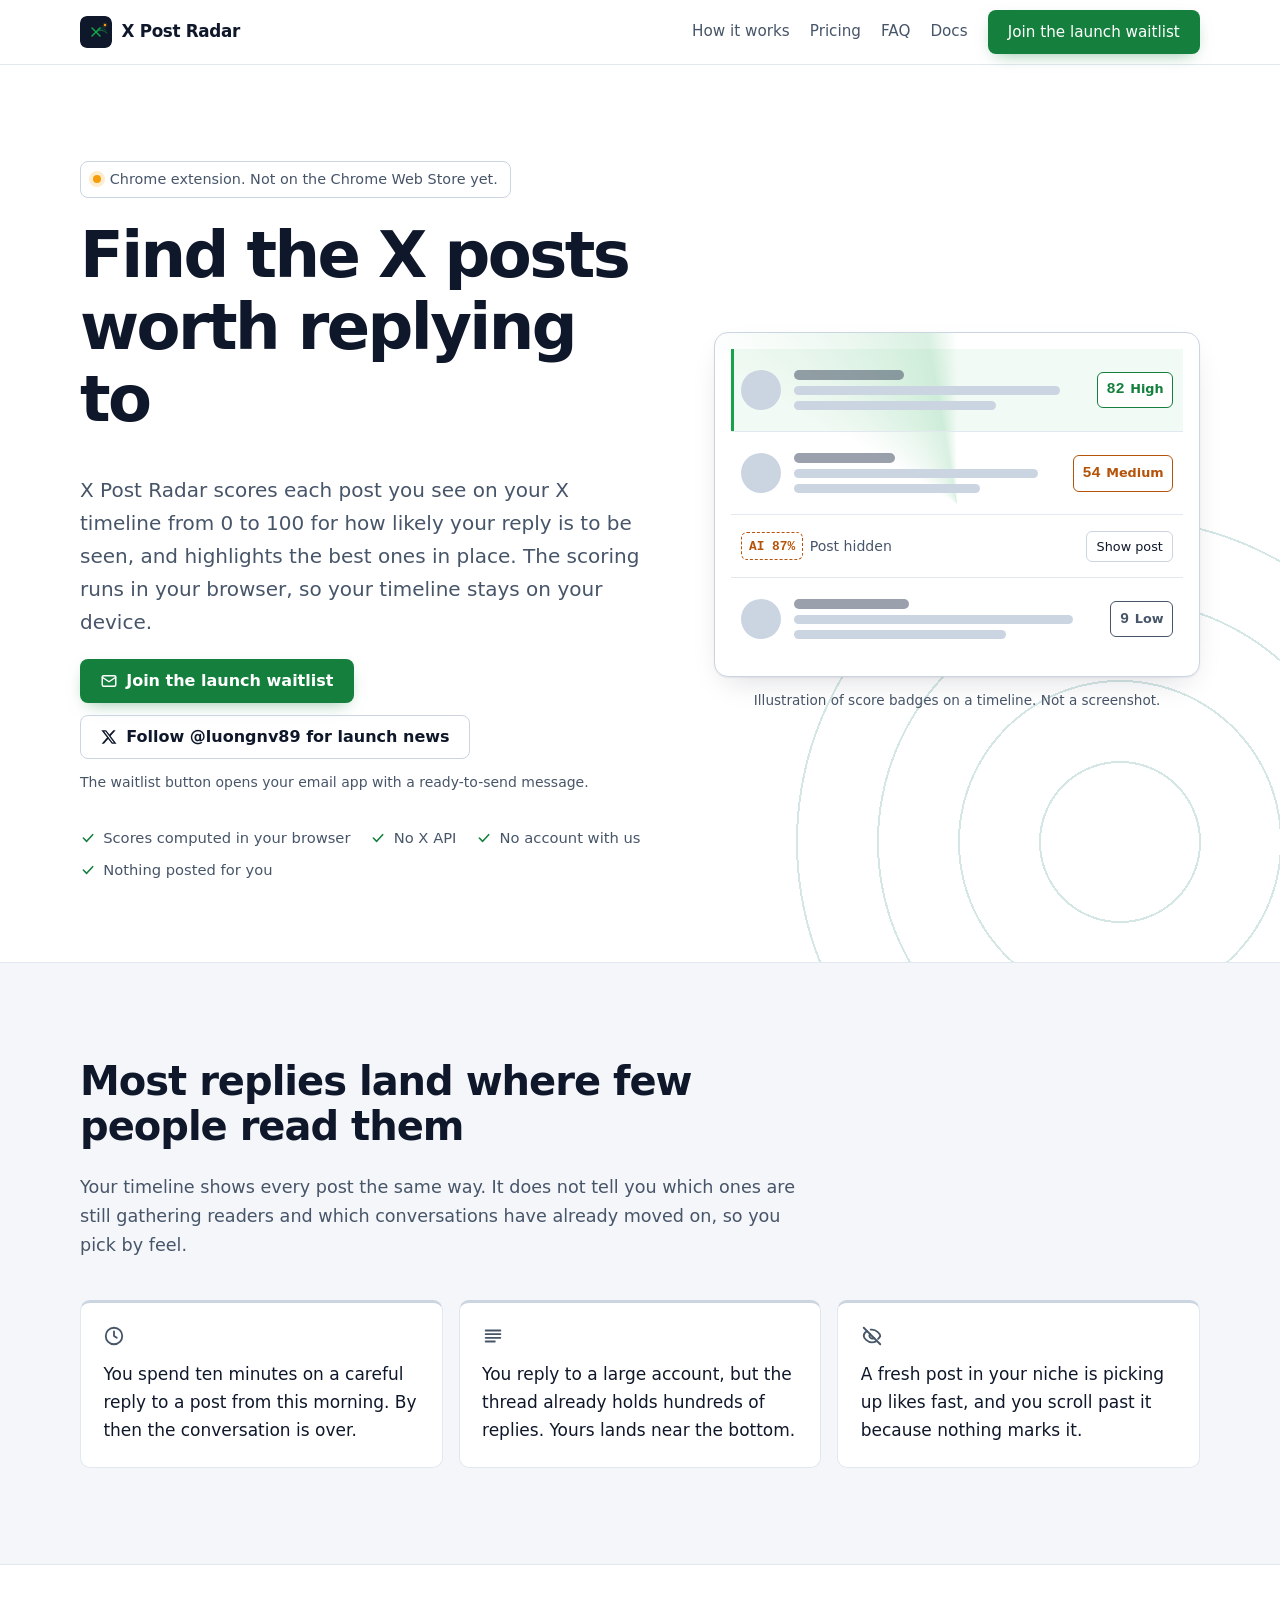
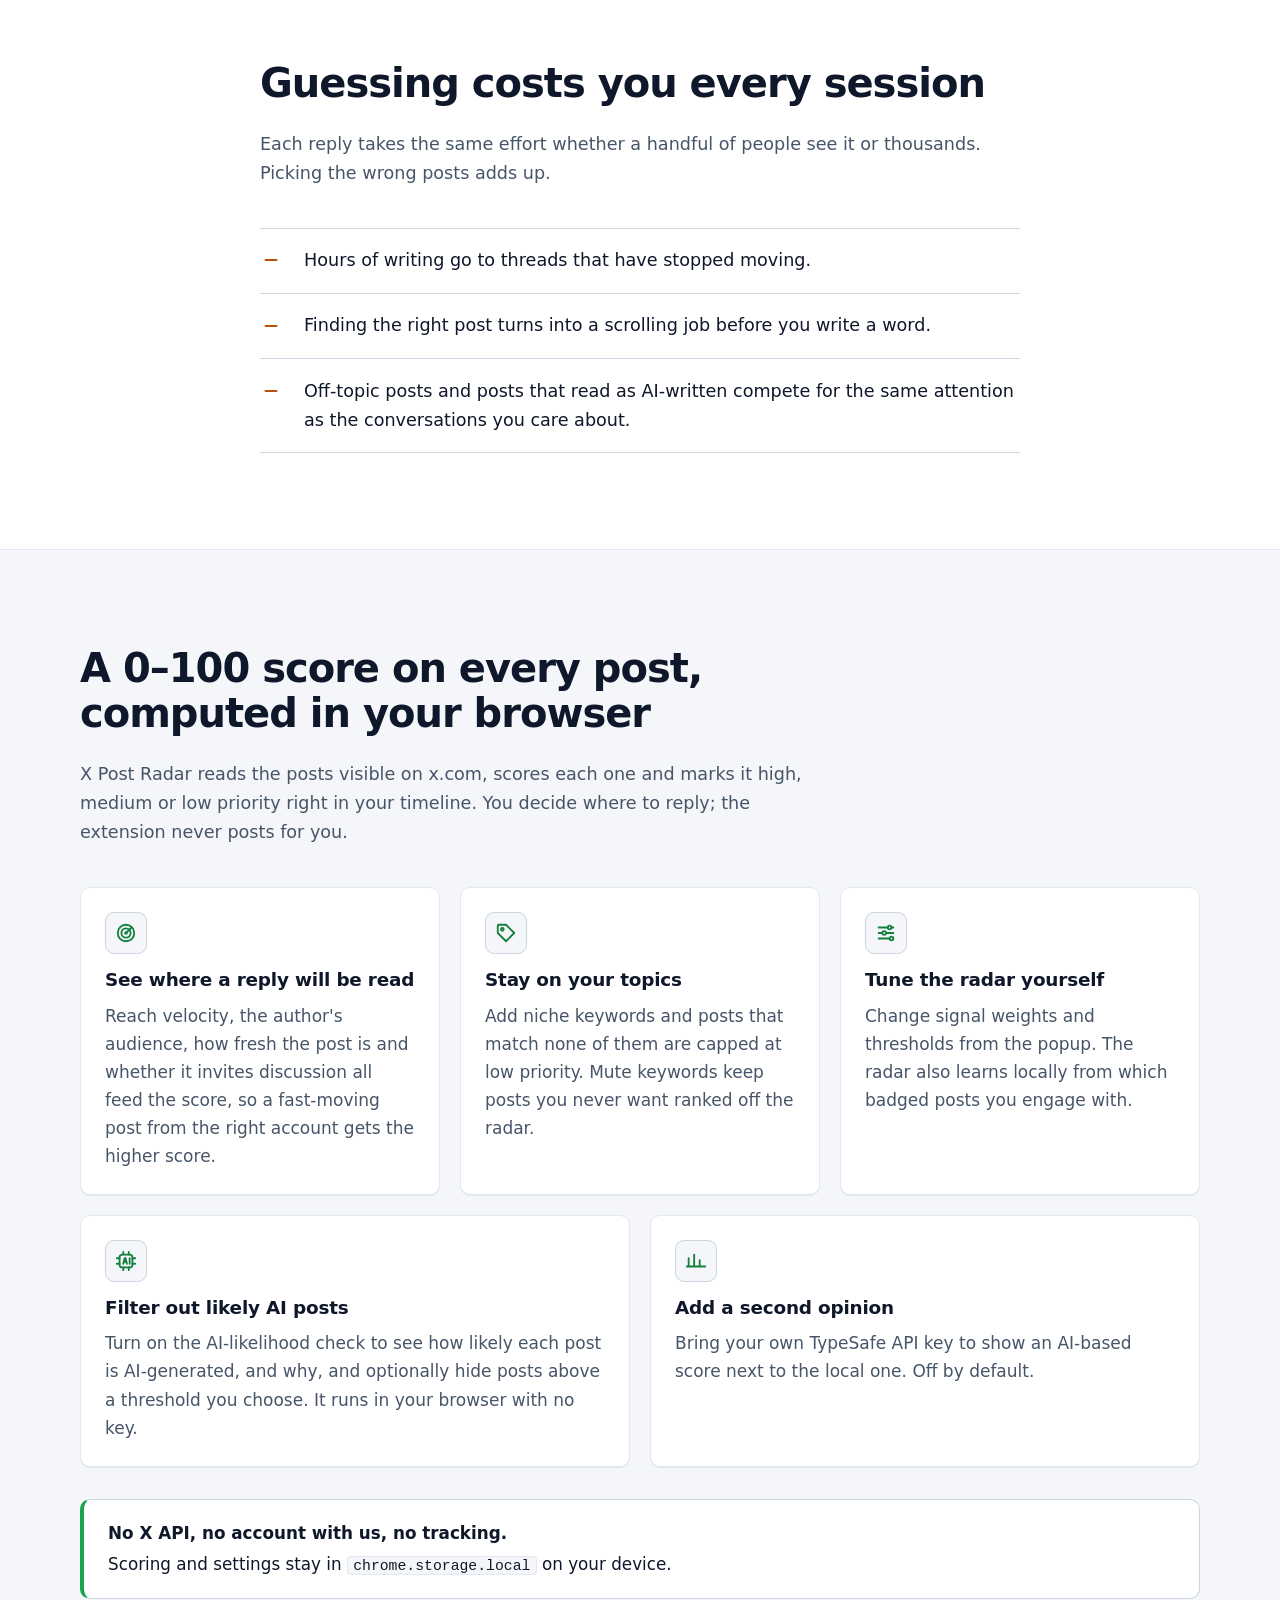
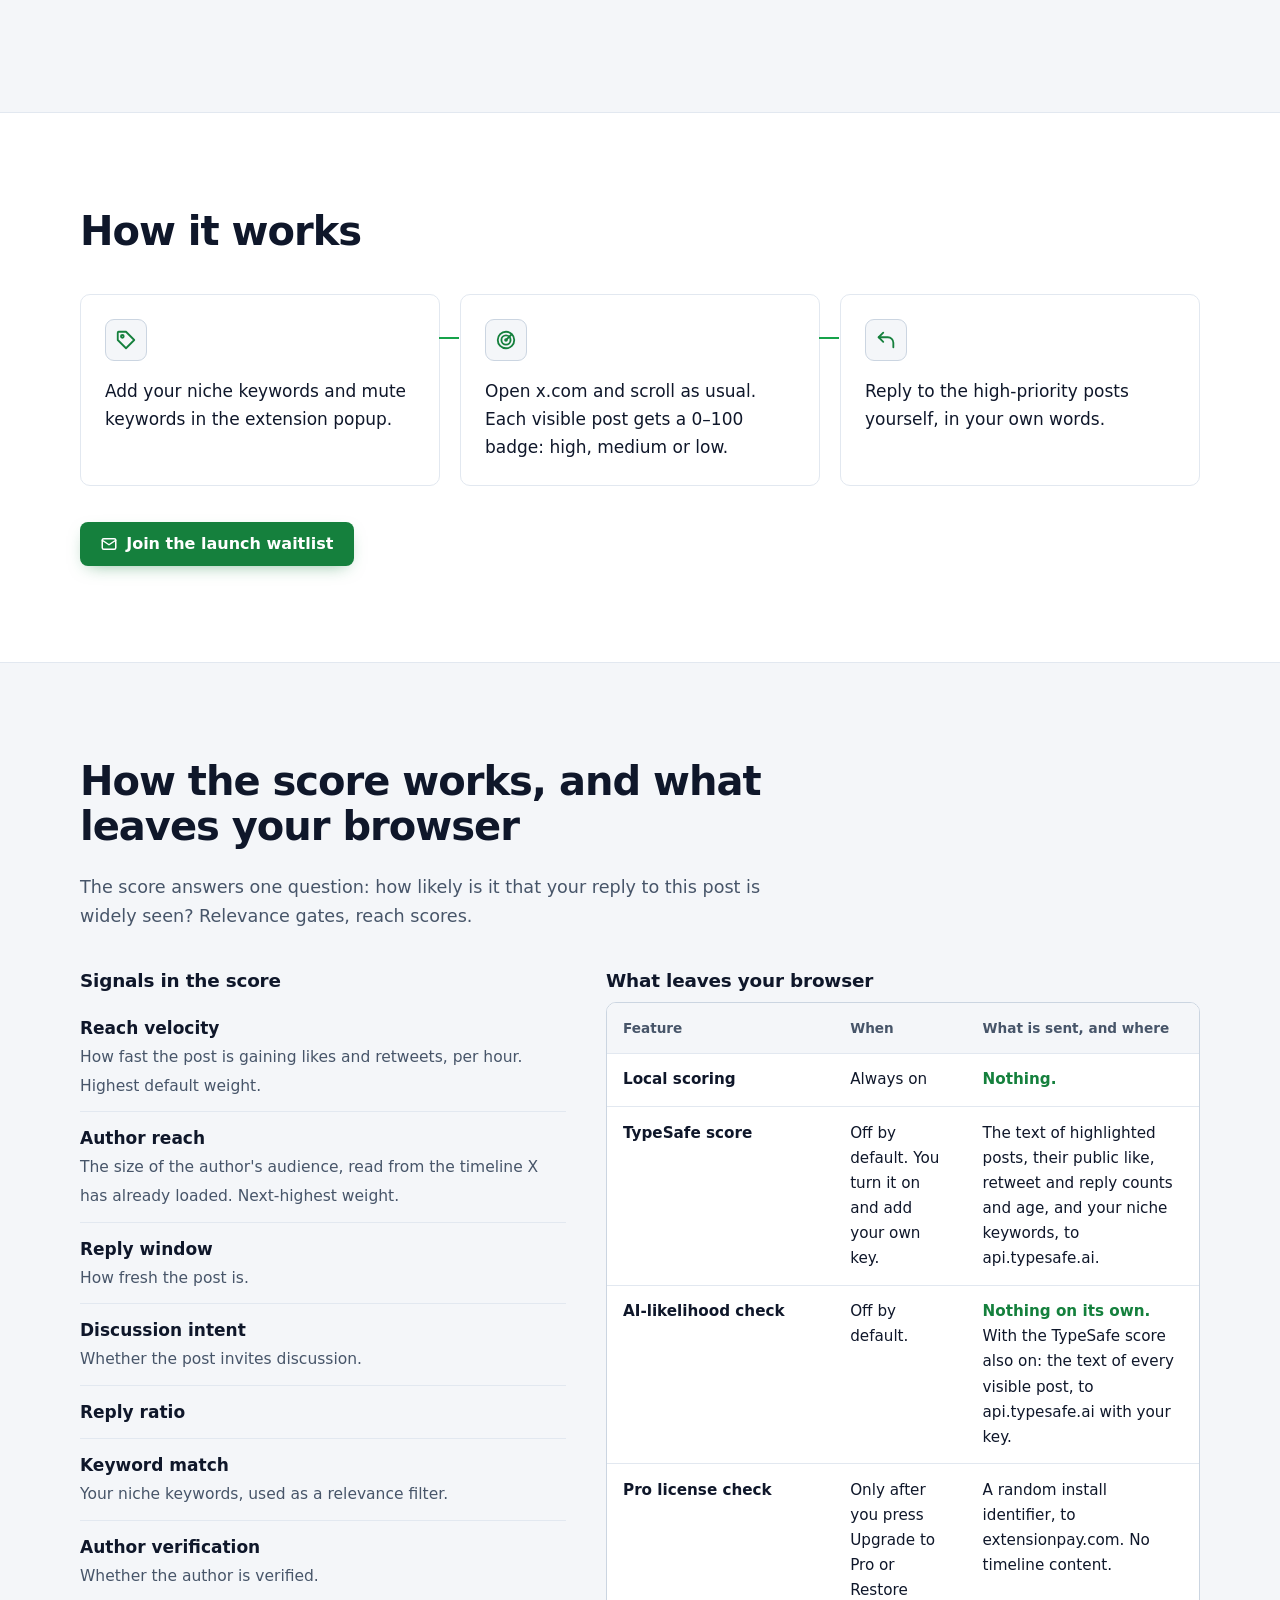
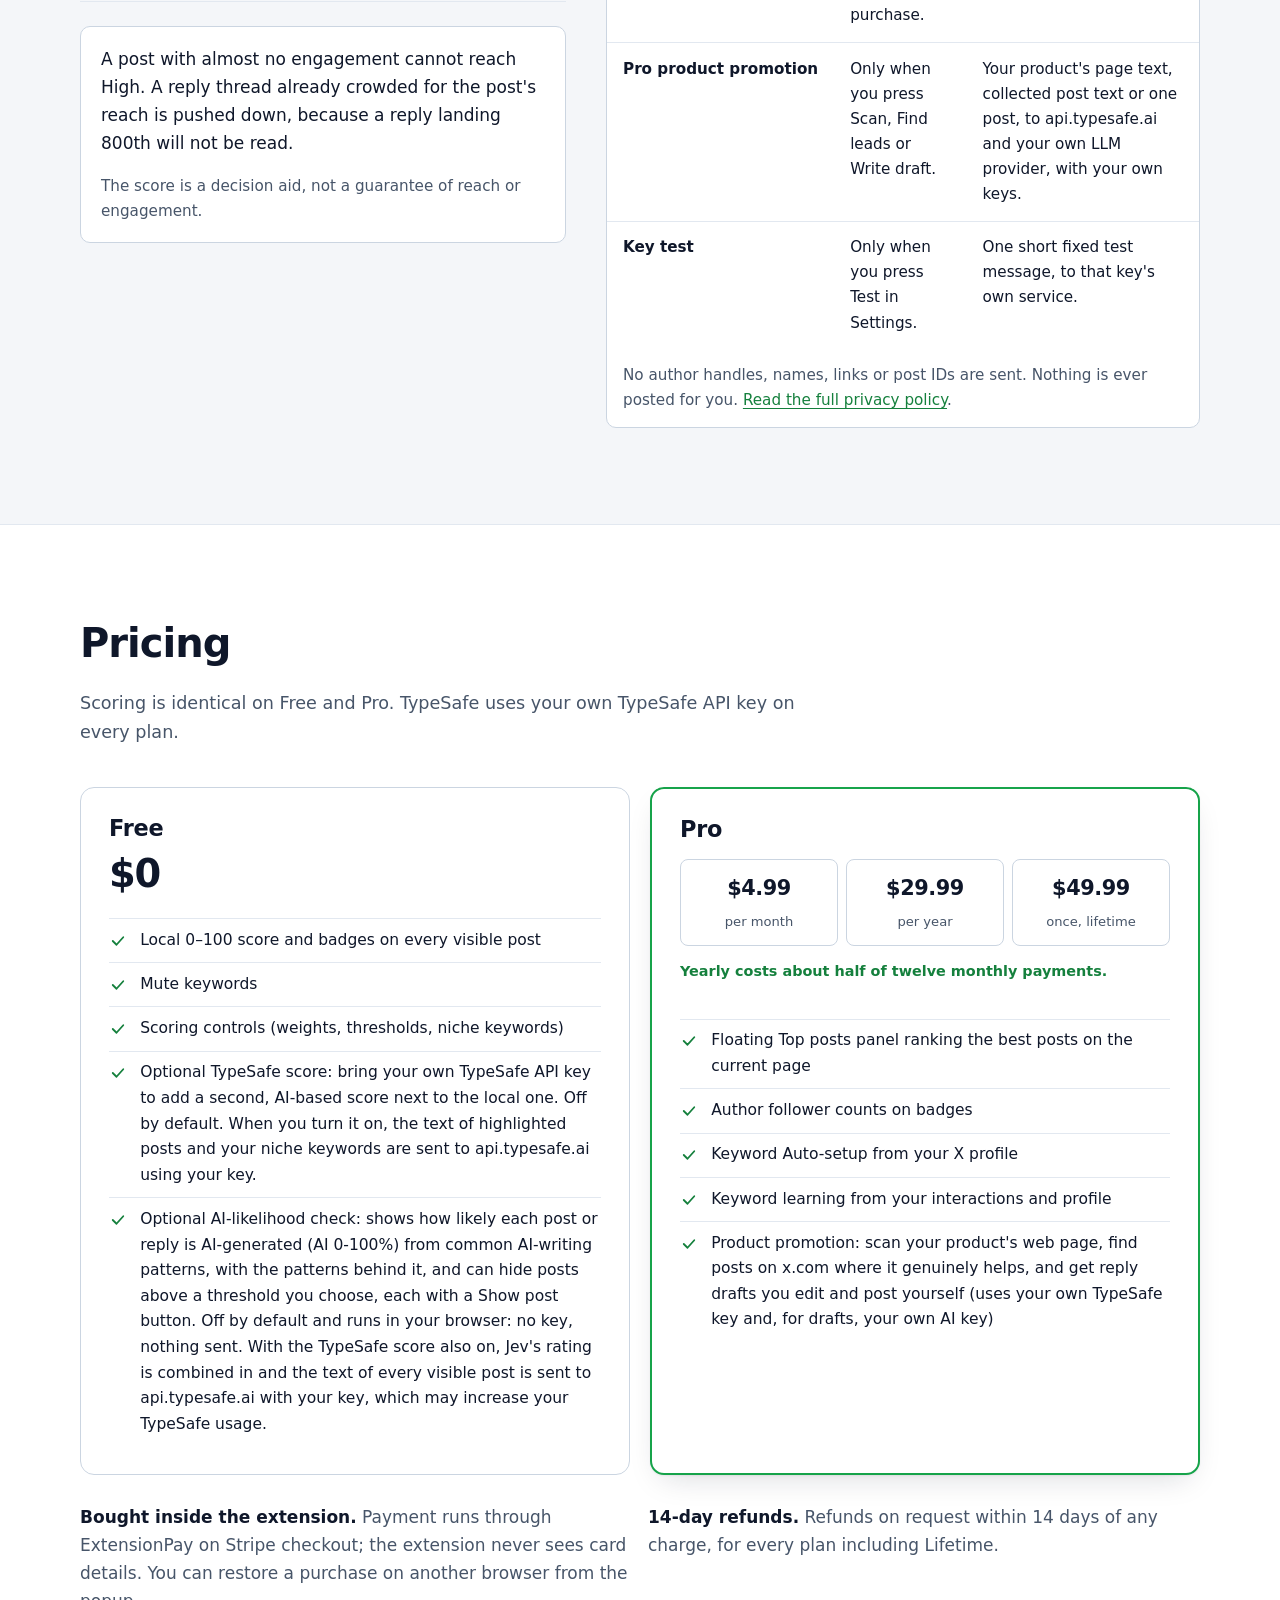
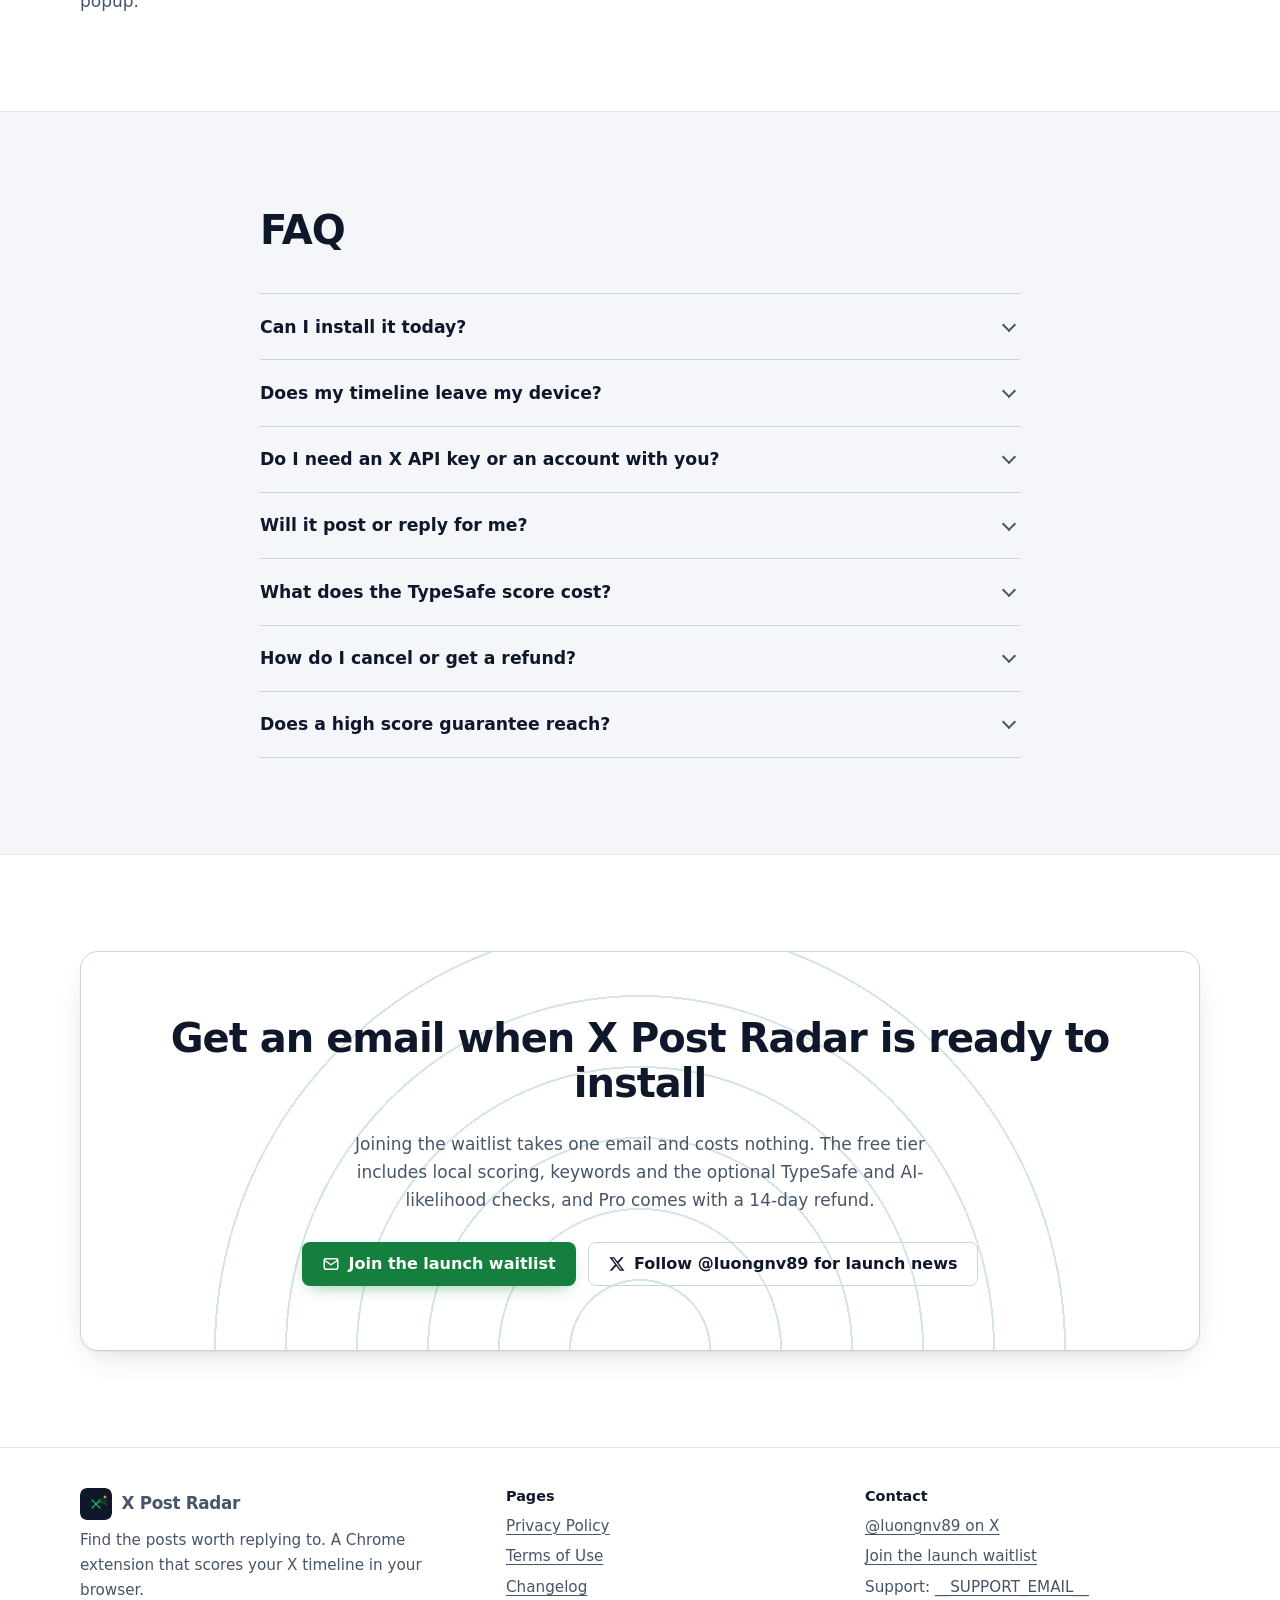
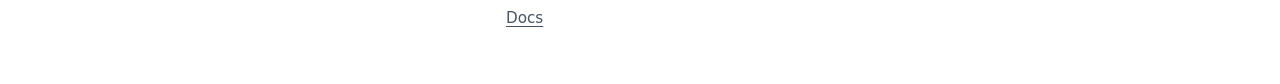
==== index.html @ 8f8c62ca "feat: add X Post Radar landing page and companion pages Static GitHub Pages site: landing page (PAS)" ====
<!doctype html>
<html lang="en">
<head>
<meta charset="utf-8">
<meta name="viewport" content="width=device-width, initial-scale=1">
<title>X Post Radar: find the X posts worth replying to</title>
<meta name="description" content="A Chrome extension that scores the posts on your X timeline from 0 to 100 for reply opportunity, in your browser. Join the launch waitlist.">
<meta name="referrer" content="no-referrer">
<meta name="color-scheme" content="light dark">
<meta property="og:type" content="website">
<meta property="og:title" content="X Post Radar: find the X posts worth replying to">
<meta property="og:description" content="A Chrome extension that scores the posts on your X timeline from 0 to 100 for reply opportunity, in your browser. Join the launch waitlist.">
<link rel="icon" href="img/favicon.svg" type="image/svg+xml">
<link rel="stylesheet" href="css/style.css">
</head>
<body>
<a class="skip" href="#main">Skip to content</a>
<header class="site-header">
  <div class="wrap">
    <a class="brand" href="index.html" aria-label="X Post Radar home"><img src="img/logo-icon.svg" alt="" width="32" height="32">X Post Radar</a>
    <nav class="nav" aria-label="Main">
      <a class="nav-opt" href="#how">How it works</a><a class="nav-opt" href="#pricing">Pricing</a><a class="nav-opt" href="#faq">FAQ</a><a class="nav-docs" href="docs.html">Docs</a>
      <a class="btn btn-primary" href="mailto:__WAITLIST_EMAIL__?subject=X%20Post%20Radar%20waitlist&amp;body=Please%20add%20me%20to%20the%20X%20Post%20Radar%20waitlist.">Join the launch waitlist</a>
    </nav>
  </div>
</header>
<main id="main">
<section class="hero" aria-labelledby="hero-title">
  <div class="wrap">
    <div>
      <p class="status"><span class="blip" aria-hidden="true"></span>Chrome extension. Not on the Chrome Web Store yet.</p>
      <h1 id="hero-title">Find the X posts worth replying to</h1>
      <p class="lede">X Post Radar scores each post you see on your X timeline from 0 to 100 for how likely your reply is to be seen, and highlights the best ones in place. The scoring runs in your browser, so your timeline stays on your device.</p>
      <div class="btn-row"><a class="btn btn-primary" href="mailto:__WAITLIST_EMAIL__?subject=X%20Post%20Radar%20waitlist&amp;body=Please%20add%20me%20to%20the%20X%20Post%20Radar%20waitlist."><svg viewBox="0 0 24 24" fill="none" stroke="currentColor" stroke-width="2" stroke-linecap="round" stroke-linejoin="round" aria-hidden="true"><rect x="3" y="5" width="18" height="14" rx="2"/><path d="m3 7 9 6 9-6"/></svg>Join the launch waitlist</a><a class="btn btn-ghost" href="https://x.com/luongnv89" rel="noopener"><svg viewBox="0 0 24 24" fill="currentColor" aria-hidden="true"><path d="M17.8 3h3.1l-6.8 7.7L22 21h-6.2l-4.9-6.4L5.3 21H2.2l7.2-8.3L1.8 3h6.4l4.4 5.8L17.8 3Zm-1.1 16.2h1.7L7.4 4.7H5.6l11.1 14.5Z"/></svg>Follow @luongnv89 for launch news</a></div>
      <p class="hint">The waitlist button opens your email app with a ready-to-send message.</p>
      <ul class="trust" aria-label="Key facts">
        <li><svg viewBox="0 0 24 24" fill="none" stroke="currentColor" stroke-width="2.4" stroke-linecap="round" stroke-linejoin="round" aria-hidden="true"><path d="m5 12 5 5 9-10"/></svg>Scores computed in your browser</li>
        <li><svg viewBox="0 0 24 24" fill="none" stroke="currentColor" stroke-width="2.4" stroke-linecap="round" stroke-linejoin="round" aria-hidden="true"><path d="m5 12 5 5 9-10"/></svg>No X API</li>
        <li><svg viewBox="0 0 24 24" fill="none" stroke="currentColor" stroke-width="2.4" stroke-linecap="round" stroke-linejoin="round" aria-hidden="true"><path d="m5 12 5 5 9-10"/></svg>No account with us</li>
        <li><svg viewBox="0 0 24 24" fill="none" stroke="currentColor" stroke-width="2.4" stroke-linecap="round" stroke-linejoin="round" aria-hidden="true"><path d="m5 12 5 5 9-10"/></svg>Nothing posted for you</li>
      </ul>
    </div>
    <figure class="radar">
      <div class="radar-card" role="img" aria-label="Illustration: a timeline where one post has a high score badge of 82, one a medium badge of 54, one is hidden with an AI-likelihood of 87% and a Show post button, and one has a low badge of 9.">
        <div class="post is-high" aria-hidden="true"><span class="avatar"></span><span class="lines"><span></span><span></span><span></span></span><span class="badge badge-high"><b>82</b>High</span></div>
        <div class="post" aria-hidden="true"><span class="avatar"></span><span class="lines"><span></span><span></span><span></span></span><span class="badge badge-med"><b>54</b>Medium</span></div>
        <div class="post is-hidden" aria-hidden="true"><span class="chip"><span class="chip-ai">AI 87%</span>Post hidden</span><span class="fake-btn">Show post</span></div>
        <div class="post" aria-hidden="true"><span class="avatar"></span><span class="lines"><span></span><span></span><span></span></span><span class="badge badge-low"><b>9</b>Low</span></div>
      </div>
      <figcaption>Illustration of score badges on a timeline. Not a screenshot.</figcaption>
    </figure>
  </div>
</section>

<section class="section alt" aria-labelledby="problem-title">
  <div class="wrap">
    <div class="section-head">
      <h2 id="problem-title">Most replies land where few people read them</h2>
      <p>Your timeline shows every post the same way. It does not tell you which ones are still gathering readers and which conversations have already moved on, so you pick by feel.</p>
    </div>
    <div class="scenarios">
      <div class="scenario"><svg viewBox="0 0 24 24" fill="none" stroke="currentColor" stroke-width="2" stroke-linecap="round" stroke-linejoin="round" aria-hidden="true"><circle cx="12" cy="12" r="9"/><path d="M12 7v5l3 2"/></svg><p>You spend ten minutes on a careful reply to a post from this morning. By then the conversation is over.</p></div>
      <div class="scenario"><svg viewBox="0 0 24 24" fill="none" stroke="currentColor" stroke-width="2" stroke-linecap="round" stroke-linejoin="round" aria-hidden="true"><path d="M4 6h16M4 10h16M4 14h16M4 18h10"/></svg><p>You reply to a large account, but the thread already holds hundreds of replies. Yours lands near the bottom.</p></div>
      <div class="scenario"><svg viewBox="0 0 24 24" fill="none" stroke="currentColor" stroke-width="2" stroke-linecap="round" stroke-linejoin="round" aria-hidden="true"><path d="M3 3l18 18"/><path d="M10.6 5.1A9.8 9.8 0 0 1 12 5c5 0 9 5 9 7a10.7 10.7 0 0 1-2.4 3.2M6.6 6.6C4.4 8 3 10.6 3 12c0 2 4 7 9 7a9.3 9.3 0 0 0 4.4-1.1"/><path d="M9.9 9.9a3 3 0 0 0 4.2 4.2"/></svg><p>A fresh post in your niche is picking up likes fast, and you scroll past it because nothing marks it.</p></div>
    </div>
  </div>
</section>

<section class="section" aria-labelledby="agitate-title">
  <div class="narrow">
    <div class="section-head">
      <h2 id="agitate-title">Guessing costs you every session</h2>
      <p>Each reply takes the same effort whether a handful of people see it or thousands. Picking the wrong posts adds up.</p>
    </div>
    <ul class="costs">
      <li><svg viewBox="0 0 24 24" fill="none" stroke="currentColor" stroke-width="2.2" stroke-linecap="round" aria-hidden="true"><path d="M6 12h12"/></svg><span>Hours of writing go to threads that have stopped moving.</span></li>
      <li><svg viewBox="0 0 24 24" fill="none" stroke="currentColor" stroke-width="2.2" stroke-linecap="round" aria-hidden="true"><path d="M6 12h12"/></svg><span>Finding the right post turns into a scrolling job before you write a word.</span></li>
      <li><svg viewBox="0 0 24 24" fill="none" stroke="currentColor" stroke-width="2.2" stroke-linecap="round" aria-hidden="true"><path d="M6 12h12"/></svg><span>Off-topic posts and posts that read as AI-written compete for the same attention as the conversations you care about.</span></li>
    </ul>
  </div>
</section>

<section class="section alt" aria-labelledby="solution-title">
  <div class="wrap">
    <div class="section-head">
      <h2 id="solution-title">A 0–100 score on every post, computed in your browser</h2>
      <p>X Post Radar reads the posts visible on x.com, scores each one and marks it high, medium or low priority right in your timeline. You decide where to reply; the extension never posts for you.</p>
    </div>
    <div class="features">
      <article class="card"><div class="icon"><svg viewBox="0 0 24 24" fill="none" stroke="currentColor" stroke-width="2" stroke-linecap="round" stroke-linejoin="round" aria-hidden="true"><circle cx="12" cy="12" r="9"/><circle cx="12" cy="12" r="5"/><path d="M12 12 18 6"/><circle cx="12" cy="12" r="1" fill="currentColor"/></svg></div><h3>See where a reply will be read</h3><p>Reach velocity, the author's audience, how fresh the post is and whether it invites discussion all feed the score, so a fast-moving post from the right account gets the higher score.</p></article>
      <article class="card"><div class="icon"><svg viewBox="0 0 24 24" fill="none" stroke="currentColor" stroke-width="2" stroke-linecap="round" stroke-linejoin="round" aria-hidden="true"><path d="M3 12V4a1 1 0 0 1 1-1h8l9 9-9 9-9-9Z"/><circle cx="8" cy="8" r="1.5"/></svg></div><h3>Stay on your topics</h3><p>Add niche keywords and posts that match none of them are capped at low priority. Mute keywords keep posts you never want ranked off the radar.</p></article>
      <article class="card"><div class="icon"><svg viewBox="0 0 24 24" fill="none" stroke="currentColor" stroke-width="2" stroke-linecap="round" aria-hidden="true"><path d="M4 6h10M18 6h2M4 12h4M12 12h8M4 18h12M20 18h0"/><circle cx="16" cy="6" r="2"/><circle cx="10" cy="12" r="2"/><circle cx="18" cy="18" r="2"/></svg></div><h3>Tune the radar yourself</h3><p>Change signal weights and thresholds from the popup. The radar also learns locally from which badged posts you engage with.</p></article>
      <article class="card"><div class="icon"><svg viewBox="0 0 24 24" fill="none" stroke="currentColor" stroke-width="2" stroke-linecap="round" stroke-linejoin="round" aria-hidden="true"><rect x="5" y="5" width="14" height="14" rx="3"/><path d="M9 15l1.5-6h1L13 15M9.6 13h2.8M16 9v6"/><path d="M9 2v3M15 2v3M9 19v3M15 19v3M2 9h3M2 15h3M19 9h3M19 15h3"/></svg></div><h3>Filter out likely AI posts</h3><p>Turn on the AI-likelihood check to see how likely each post is AI-generated, and why, and optionally hide posts above a threshold you choose. It runs in your browser with no key.</p></article>
      <article class="card"><div class="icon"><svg viewBox="0 0 24 24" fill="none" stroke="currentColor" stroke-width="2" stroke-linecap="round" stroke-linejoin="round" aria-hidden="true"><path d="M4 18V9M10 18V5M16 18v-7M22 18H2"/></svg></div><h3>Add a second opinion</h3><p>Bring your own TypeSafe API key to show an AI-based score next to the local one. Off by default.</p></article>
    </div>
    <p class="edge"><strong>No X API, no account with us, no tracking.</strong>Scoring and settings stay in <code>chrome.storage.local</code> on your device.</p>
  </div>
</section>

<section class="section" id="how" aria-labelledby="how-title">
  <div class="wrap">
    <div class="section-head"><h2 id="how-title">How it works</h2></div>
    <ol class="steps">
      <li><div class="icon"><svg viewBox="0 0 24 24" fill="none" stroke="currentColor" stroke-width="2" stroke-linecap="round" stroke-linejoin="round" aria-hidden="true"><path d="M3 12V4a1 1 0 0 1 1-1h8l9 9-9 9-9-9Z"/><circle cx="8" cy="8" r="1.5"/></svg></div><p>Add your niche keywords and mute keywords in the extension popup.</p></li>
      <li><div class="icon"><svg viewBox="0 0 24 24" fill="none" stroke="currentColor" stroke-width="2" stroke-linecap="round" stroke-linejoin="round" aria-hidden="true"><circle cx="12" cy="12" r="9"/><circle cx="12" cy="12" r="5"/><path d="M12 12 18 6"/><circle cx="12" cy="12" r="1" fill="currentColor"/></svg></div><p>Open x.com and scroll as usual. Each visible post gets a 0–100 badge: high, medium or low.</p></li>
      <li><div class="icon"><svg viewBox="0 0 24 24" fill="none" stroke="currentColor" stroke-width="2" stroke-linecap="round" stroke-linejoin="round" aria-hidden="true"><path d="M9 14 4 9l5-5"/><path d="M4 9h10a6 6 0 0 1 6 6v5"/></svg></div><p>Reply to the high-priority posts yourself, in your own words.</p></li>
    </ol>
    <div class="btn-row"><a class="btn btn-primary" href="mailto:__WAITLIST_EMAIL__?subject=X%20Post%20Radar%20waitlist&amp;body=Please%20add%20me%20to%20the%20X%20Post%20Radar%20waitlist."><svg viewBox="0 0 24 24" fill="none" stroke="currentColor" stroke-width="2" stroke-linecap="round" stroke-linejoin="round" aria-hidden="true"><rect x="3" y="5" width="18" height="14" rx="2"/><path d="m3 7 9 6 9-6"/></svg>Join the launch waitlist</a></div>
  </div>
</section>

<section class="section alt" id="score" aria-labelledby="score-title">
  <div class="wrap">
    <div class="section-head">
      <h2 id="score-title">How the score works, and what leaves your browser</h2>
      <p>The score answers one question: how likely is it that your reply to this post is widely seen? Relevance gates, reach scores.</p>
    </div>
    <div class="split">
      <div>
        <h3>Signals in the score</h3>
        <ul class="signals">
          <li><strong>Reach velocity</strong><span>How fast the post is gaining likes and retweets, per hour. Highest default weight.</span></li>
          <li><strong>Author reach</strong><span>The size of the author's audience, read from the timeline X has already loaded. Next-highest weight.</span></li>
          <li><strong>Reply window</strong><span>How fresh the post is.</span></li>
          <li><strong>Discussion intent</strong><span>Whether the post invites discussion.</span></li>
          <li><strong>Reply ratio</strong></li>
          <li><strong>Keyword match</strong><span>Your niche keywords, used as a relevance filter.</span></li>
          <li><strong>Author verification</strong><span>Whether the author is verified.</span></li>
        </ul>
        <div class="guards">
          <p>A post with almost no engagement cannot reach High. A reply thread already crowded for the post's reach is pushed down, because a reply landing 800th will not be read.</p>
          <p class="note">The score is a decision aid, not a guarantee of reach or engagement.</p>
        </div>
      </div>
      <div>
        <h3>What leaves your browser</h3>
        <div class="table-wrap">
          <table>
            <caption class="note table-note">No author handles, names, links or post IDs are sent. Nothing is ever posted for you. <a href="privacy.html">Read the full privacy policy</a>.</caption>
            <thead><tr><th scope="col">Feature</th><th scope="col">When</th><th scope="col">What is sent, and where</th></tr></thead>
            <tbody>
              <tr><td>Local scoring</td><td>Always on</td><td><span class="nothing">Nothing.</span></td></tr><tr><td>TypeSafe score</td><td>Off by default. You turn it on and add your own key.</td><td>The text of highlighted posts, their public like, retweet and reply counts and age, and your niche keywords, to api.typesafe.ai.</td></tr><tr><td>AI-likelihood check</td><td>Off by default.</td><td><span class="nothing">Nothing on its own.</span> With the TypeSafe score also on: the text of every visible post, to api.typesafe.ai with your key.</td></tr><tr><td>Pro license check</td><td>Only after you press Upgrade to Pro or Restore purchase.</td><td>A random install identifier, to extensionpay.com. No timeline content.</td></tr><tr><td>Pro product promotion</td><td>Only when you press Scan, Find leads or Write draft.</td><td>Your product's page text, collected post text or one post, to api.typesafe.ai and your own LLM provider, with your own keys.</td></tr><tr><td>Key test</td><td>Only when you press Test in Settings.</td><td>One short fixed test message, to that key's own service.</td></tr>
            </tbody>
          </table>
        </div>
      </div>
    </div>
  </div>
</section>

<section class="section" id="pricing" aria-labelledby="pricing-title">
  <div class="wrap">
    <div class="section-head">
      <h2 id="pricing-title">Pricing</h2>
      <p>Scoring is identical on Free and Pro. TypeSafe uses your own TypeSafe API key on every plan.</p>
    </div>
    <div class="plans">
      <div class="plan">
        <h3>Free</h3>
        <p class="price">$0</p>
        <ul><li><svg viewBox="0 0 24 24" fill="none" stroke="currentColor" stroke-width="2.4" stroke-linecap="round" stroke-linejoin="round" aria-hidden="true"><path d="m5 12 5 5 9-10"/></svg><span>Local 0–100 score and badges on every visible post</span></li><li><svg viewBox="0 0 24 24" fill="none" stroke="currentColor" stroke-width="2.4" stroke-linecap="round" stroke-linejoin="round" aria-hidden="true"><path d="m5 12 5 5 9-10"/></svg><span>Mute keywords</span></li><li><svg viewBox="0 0 24 24" fill="none" stroke="currentColor" stroke-width="2.4" stroke-linecap="round" stroke-linejoin="round" aria-hidden="true"><path d="m5 12 5 5 9-10"/></svg><span>Scoring controls (weights, thresholds, niche keywords)</span></li><li><svg viewBox="0 0 24 24" fill="none" stroke="currentColor" stroke-width="2.4" stroke-linecap="round" stroke-linejoin="round" aria-hidden="true"><path d="m5 12 5 5 9-10"/></svg><span>Optional TypeSafe score: bring your own TypeSafe API key to add a second, AI-based score next to the local one. Off by default. When you turn it on, the text of highlighted posts and your niche keywords are sent to api.typesafe.ai using your key.</span></li><li><svg viewBox="0 0 24 24" fill="none" stroke="currentColor" stroke-width="2.4" stroke-linecap="round" stroke-linejoin="round" aria-hidden="true"><path d="m5 12 5 5 9-10"/></svg><span>Optional AI-likelihood check: shows how likely each post or reply is AI-generated (AI 0-100%) from common AI-writing patterns, with the patterns behind it, and can hide posts above a threshold you choose, each with a Show post button. Off by default and runs in your browser: no key, nothing sent. With the TypeSafe score also on, Jev's rating is combined in and the text of every visible post is sent to api.typesafe.ai with your key, which may increase your TypeSafe usage.</span></li></ul>
      </div>
      <div class="plan pro">
        <h3>Pro</h3>
        <div class="rates">
          <div class="rate"><b>$4.99</b><span>per month</span></div>
          <div class="rate"><b>$29.99</b><span>per year</span></div>
          <div class="rate"><b>$49.99</b><span>once, lifetime</span></div>
        </div>
        <p class="callout">Yearly costs about half of twelve monthly payments.</p>
        <ul><li><svg viewBox="0 0 24 24" fill="none" stroke="currentColor" stroke-width="2.4" stroke-linecap="round" stroke-linejoin="round" aria-hidden="true"><path d="m5 12 5 5 9-10"/></svg><span>Floating Top posts panel ranking the best posts on the current page</span></li><li><svg viewBox="0 0 24 24" fill="none" stroke="currentColor" stroke-width="2.4" stroke-linecap="round" stroke-linejoin="round" aria-hidden="true"><path d="m5 12 5 5 9-10"/></svg><span>Author follower counts on badges</span></li><li><svg viewBox="0 0 24 24" fill="none" stroke="currentColor" stroke-width="2.4" stroke-linecap="round" stroke-linejoin="round" aria-hidden="true"><path d="m5 12 5 5 9-10"/></svg><span>Keyword Auto-setup from your X profile</span></li><li><svg viewBox="0 0 24 24" fill="none" stroke="currentColor" stroke-width="2.4" stroke-linecap="round" stroke-linejoin="round" aria-hidden="true"><path d="m5 12 5 5 9-10"/></svg><span>Keyword learning from your interactions and profile</span></li><li><svg viewBox="0 0 24 24" fill="none" stroke="currentColor" stroke-width="2.4" stroke-linecap="round" stroke-linejoin="round" aria-hidden="true"><path d="m5 12 5 5 9-10"/></svg><span>Product promotion: scan your product's web page, find posts on x.com where it genuinely helps, and get reply drafts you edit and post yourself (uses your own TypeSafe key and, for drafts, your own AI key)</span></li></ul>
      </div>
    </div>
    <div class="pricing-notes">
      <p><strong>Bought inside the extension.</strong> Payment runs through ExtensionPay on Stripe checkout; the extension never sees card details. You can restore a purchase on another browser from the popup.</p>
      <p><strong>14-day refunds.</strong> Refunds on request within 14 days of any charge, for every plan including Lifetime.</p>
    </div>
  </div>
</section>

<section class="section alt" id="faq" aria-labelledby="faq-title">
  <div class="narrow">
    <div class="section-head"><h2 id="faq-title">FAQ</h2></div>
    <div class="faq">
      <details><summary>Can I install it today?</summary><p>Not yet. X Post Radar is not on the Chrome Web Store. Join the waitlist and you will get an email when it is listed.</p></details><details><summary>Does my timeline leave my device?</summary><p>Not by default. Local scoring reads the posts on the x.com pages you open and computes scores inside your browser. Post text leaves only if you turn on the TypeSafe score with your own key, or use Pro product promotion. The table above lists exactly what is sent.</p></details><details><summary>Do I need an X API key or an account with you?</summary><p>No. The extension does not use the X API, and there is no X Post Radar account or server.</p></details><details><summary>Will it post or reply for me?</summary><p>No. Nothing is ever posted for you. Pro product promotion can draft a reply with your own AI key; you edit it, copy it and post it yourself.</p></details><details><summary>What does the TypeSafe score cost?</summary><p>X Post Radar does not charge for it on any plan. It uses your own TypeSafe API key, so requests are billed to your TypeSafe account. Results are cached per post to keep the cost down.</p></details><details><summary>How do I cancel or get a refund?</summary><p>Cancel any time from the popup with Manage plan; Pro stays active until the end of the paid period. For a refund within 14 days of a charge, email <a href="mailto:__SUPPORT_EMAIL__?subject=X%20Post%20Radar%20support">__SUPPORT_EMAIL__</a> with your purchase email address.</p></details><details><summary>Does a high score guarantee reach?</summary><p>No. The score is a decision aid, not a guarantee of reach or engagement, and X can change its pages and ranking at any time.</p></details>
    </div>
  </div>
</section>

<section class="section final" id="waitlist" aria-labelledby="final-title">
  <div class="wrap">
    <div class="panel">
      <h2 id="final-title">Get an email when X Post Radar is ready to install</h2>
      <p>Joining the waitlist takes one email and costs nothing. The free tier includes local scoring, keywords and the optional TypeSafe and AI-likelihood checks, and Pro comes with a 14-day refund.</p>
      <div class="btn-row"><a class="btn btn-primary" href="mailto:__WAITLIST_EMAIL__?subject=X%20Post%20Radar%20waitlist&amp;body=Please%20add%20me%20to%20the%20X%20Post%20Radar%20waitlist."><svg viewBox="0 0 24 24" fill="none" stroke="currentColor" stroke-width="2" stroke-linecap="round" stroke-linejoin="round" aria-hidden="true"><rect x="3" y="5" width="18" height="14" rx="2"/><path d="m3 7 9 6 9-6"/></svg>Join the launch waitlist</a><a class="btn btn-ghost" href="https://x.com/luongnv89" rel="noopener"><svg viewBox="0 0 24 24" fill="currentColor" aria-hidden="true"><path d="M17.8 3h3.1l-6.8 7.7L22 21h-6.2l-4.9-6.4L5.3 21H2.2l7.2-8.3L1.8 3h6.4l4.4 5.8L17.8 3Zm-1.1 16.2h1.7L7.4 4.7H5.6l11.1 14.5Z"/></svg>Follow @luongnv89 for launch news</a></div>
    </div>
  </div>
</section>
</main>
<footer class="site-footer">
  <div class="wrap">
    <div>
      <a class="brand" href="index.html"><img src="img/logo-icon.svg" alt="" width="32" height="32">X Post Radar</a>
      <p>Find the posts worth replying to. A Chrome extension that scores your X timeline in your browser.</p>
    </div>
    <nav aria-label="Site pages">
      <h2>Pages</h2>
      <ul>
        <li><a href="privacy.html">Privacy Policy</a></li>
        <li><a href="terms.html">Terms of Use</a></li>
        <li><a href="changelog.html">Changelog</a></li>
        <li><a href="docs.html">Docs</a></li>
      </ul>
    </nav>
    <div>
      <h2>Contact</h2>
      <ul>
        <li><a href="https://x.com/luongnv89" rel="noopener">@luongnv89 on X</a></li>
        <li><a href="mailto:__WAITLIST_EMAIL__?subject=X%20Post%20Radar%20waitlist&amp;body=Please%20add%20me%20to%20the%20X%20Post%20Radar%20waitlist.">Join the launch waitlist</a></li>
        <li>Support: <a href="mailto:__SUPPORT_EMAIL__?subject=X%20Post%20Radar%20support">__SUPPORT_EMAIL__</a></li>
      </ul>
    </div>
  </div>
</footer>
</body>
</html>
---- css/style.css ----
/* X Post Radar — site styles.
   No web fonts, no external resources: privacy is the product, so the page
   loads nothing from a third party. Character comes from weight, tracking
   and tabular numerals instead of a custom typeface. */

/* Palette maps the brand kit (assets/logo, store/) onto light and dark:
   navy #0f172a = ink / dark surface, #16a34a = signal green (lines, marks),
   #f59e0b = amber blip, teal from the store art for secondary marks.
   Text colors are darker/lighter variants chosen for WCAG AA. */
:root {
  --bg: #ffffff;
  --surface: #f4f6f9;
  --card: #ffffff;
  --ink: #0f172a;
  --muted: #475569;
  --line: #e2e8f0;
  --line-strong: #cbd5e1;
  --signal: #16a34a;
  --signal-text: #15803d;
  --teal: #0f766e;
  --amber: #f59e0b;
  --amber-text: #b45309;
  --low-text: #475569;
  --btn-bg: #15803d;
  --btn-ink: #ffffff;
  --btn-bg-hover: #166534;
  --focus: #0f766e;
  --shadow: 0 1px 2px rgba(15, 23, 42, 0.06), 0 12px 32px -12px rgba(15, 23, 42, 0.18);
  --ring: rgba(15, 118, 110, 0.18);
  --sweep: rgba(22, 163, 74, 0.16);
  --radius: 10px;
  --radius-sm: 6px;
  --max: 1120px;
  --font: ui-sans-serif, system-ui, -apple-system, "Segoe UI", Roboto, "Helvetica Neue", Arial, sans-serif;
  --mono: ui-monospace, "SF Mono", SFMono-Regular, Menlo, Consolas, "Liberation Mono", monospace;
  color-scheme: light dark;
}

@media (prefers-color-scheme: dark) {
  :root {
    --bg: #0a1020;
    --surface: #0f172a;
    --card: #111b30;
    --ink: #e5e9f0;
    --muted: #a3afc2;
    --line: #1e293b;
    --line-strong: #334155;
    --signal: #22c55e;
    --signal-text: #4ade80;
    --teal: #2dd4bf;
    --amber: #f59e0b;
    --amber-text: #fbbf24;
    --low-text: #a3afc2;
    --btn-bg: #4ade80;
    --btn-ink: #052e16;
    --btn-bg-hover: #86efac;
    --focus: #5eead4;
    --shadow: 0 1px 2px rgba(0, 0, 0, 0.4), 0 16px 40px -16px rgba(0, 0, 0, 0.7);
    --ring: rgba(45, 212, 191, 0.16);
    --sweep: rgba(34, 197, 94, 0.14);
  }
}

*, *::before, *::after { box-sizing: border-box; }

html { -webkit-text-size-adjust: 100%; scroll-behavior: smooth; }

body {
  margin: 0;
  background: var(--bg);
  color: var(--ink);
  font: 400 1.0625rem/1.65 var(--font);
  -webkit-font-smoothing: antialiased;
}

img, svg { display: block; max-width: 100%; }

a { color: var(--signal-text); text-underline-offset: 0.18em; text-decoration-thickness: 1px; }
a:hover { text-decoration-thickness: 2px; }

:focus-visible { outline: 3px solid var(--focus); outline-offset: 3px; border-radius: 4px; }

code {
  font-family: var(--mono);
  font-size: 0.88em;
  background: var(--surface);
  border: 1px solid var(--line);
  border-radius: 4px;
  padding: 0.05em 0.35em;
  overflow-wrap: anywhere;
}

h1, h2, h3 { line-height: 1.12; letter-spacing: -0.025em; margin: 0 0 0.6em; }
h1 { font-size: clamp(2.4rem, 5.6vw, 4rem); font-weight: 800; letter-spacing: -0.04em; }
h2 { font-size: clamp(1.75rem, 3.4vw, 2.5rem); font-weight: 800; }
h3 { font-size: 1.15rem; font-weight: 700; letter-spacing: -0.01em; }
p { margin: 0 0 1em; }

.wrap { width: min(100% - 2.5rem, var(--max)); margin-inline: auto; }
.narrow { width: min(100% - 2.5rem, 760px); margin-inline: auto; }

.skip {
  position: absolute; left: 1rem; top: -4rem; z-index: 50;
  background: var(--ink); color: var(--bg); padding: 0.6rem 1rem; border-radius: var(--radius-sm);
}
.skip:focus { top: 1rem; }

/* ---------- Header ---------- */
.site-header {
  position: sticky; top: 0; z-index: 20;
  background: var(--bg);
  background: color-mix(in srgb, var(--bg) 88%, transparent);
  backdrop-filter: saturate(1.4) blur(10px);
  -webkit-backdrop-filter: saturate(1.4) blur(10px);
  border-bottom: 1px solid var(--line);
}
.site-header .wrap { display: flex; align-items: center; gap: 1.25rem; min-height: 64px; }
.brand { display: flex; align-items: center; gap: 0.6rem; color: var(--ink); text-decoration: none; font-weight: 800; letter-spacing: -0.02em; font-size: 1.05rem; }
.brand img { width: 32px; height: 32px; border-radius: 7px; }
.nav { display: flex; align-items: center; gap: 1.25rem; margin-left: auto; }
.nav a { color: var(--muted); text-decoration: none; font-size: 0.95rem; font-weight: 500; }
.nav a:hover, .nav a[aria-current="page"] { color: var(--ink); }
.nav .btn { color: var(--btn-ink); }
@media (max-width: 760px) {
  .nav .nav-opt { display: none; }
}
/* Below 520px the header CTA would crowd the brand; the hero and page bodies
   carry the same waitlist CTA right below, so the header keeps brand + Docs. */
@media (max-width: 520px) {
  .nav .btn { display: none; }
}

/* ---------- Buttons ---------- */
.btn {
  display: inline-flex; align-items: center; justify-content: center; gap: 0.5rem;
  min-height: 44px; padding: 0.7rem 1.2rem;
  border-radius: 8px; border: 1px solid transparent;
  font: 650 1rem/1.2 var(--font); text-decoration: none; cursor: pointer;
  transition: background-color 160ms ease, border-color 160ms ease, transform 160ms ease, box-shadow 160ms ease;
}
.btn svg { width: 18px; height: 18px; flex: none; }
.btn-primary { background: var(--btn-bg); color: var(--btn-ink); box-shadow: 0 6px 18px -8px rgba(21, 128, 61, 0.6); }
.btn-primary:hover { background: var(--btn-bg-hover); transform: translateY(-1px); text-decoration: none; }
.btn-primary:active { transform: translateY(0); }
.btn-ghost { background: transparent; color: var(--ink); border-color: var(--line-strong); }
.btn-ghost:hover { border-color: var(--ink); text-decoration: none; }
.btn-row { display: flex; flex-wrap: wrap; gap: 0.75rem; align-items: center; }
.hint { font-size: 0.875rem; color: var(--muted); margin-top: 0.75rem; }

/* ---------- Hero ---------- */
.hero { position: relative; overflow: hidden; padding: clamp(3rem, 8vw, 6rem) 0 clamp(3rem, 7vw, 5rem); }
.hero::before {
  /* concentric radar rings, echoing the store marquee */
  content: ""; position: absolute; inset: auto -220px -260px auto; width: 760px; height: 760px; border-radius: 50%;
  background: repeating-radial-gradient(circle, transparent 0 79px, var(--ring) 79px 81px);
  pointer-events: none;
}
.hero .wrap { position: relative; display: grid; gap: clamp(2.5rem, 5vw, 4rem); grid-template-columns: 1fr; align-items: center; }
@media (min-width: 960px) { .hero .wrap { grid-template-columns: 1.08fr 0.92fr; } }
.hero .lede { font-size: clamp(1.1rem, 1.6vw, 1.25rem); color: var(--muted); max-width: 38rem; }
.status {
  display: inline-flex; align-items: center; gap: 0.55rem; margin-bottom: 1.4rem;
  font-size: 0.9rem; color: var(--muted); border: 1px solid var(--line-strong); border-radius: 8px; padding: 0.35rem 0.75rem;
  background: var(--card);
}
.status .blip { width: 8px; height: 8px; border-radius: 50%; background: var(--amber); box-shadow: 0 0 0 4px rgba(245, 158, 11, 0.2); }
.trust { list-style: none; display: flex; flex-wrap: wrap; gap: 0.5rem 1.25rem; padding: 0; margin: 2rem 0 0; font-size: 0.92rem; color: var(--muted); }
.trust li { display: flex; align-items: center; gap: 0.45rem; }
.trust svg { width: 16px; height: 16px; color: var(--signal-text); }

/* Radar card — an illustration of score badges, not a screenshot. */
.radar { margin: 0; }
.radar-card {
  position: relative; overflow: hidden; border-radius: 14px; border: 1px solid var(--line-strong);
  background: var(--card); box-shadow: var(--shadow); padding: 1rem;
}
.radar-card::before {
  content: ""; position: absolute; width: 900px; height: 900px; left: 50%; top: 50%; margin: -450px 0 0 -450px;
  background: conic-gradient(from 0deg, transparent 0 300deg, var(--sweep) 350deg, transparent 360deg);
  animation: sweep 7s linear infinite; pointer-events: none;
}
@keyframes sweep { to { transform: rotate(360deg); } }
.post {
  position: relative; display: grid; grid-template-columns: 40px 1fr auto; gap: 0.85rem; align-items: center;
  padding: 0.95rem 0.6rem; border-bottom: 1px solid var(--line);
  /* Stagger only moves the rows; they stay visible even if animations never run. */
  animation: rise 520ms cubic-bezier(.2, .7, .2, 1) backwards;
}
.post:last-child { border-bottom: 0; }
.post:nth-child(1) { animation-delay: 120ms; }
.post:nth-child(2) { animation-delay: 240ms; }
.post:nth-child(3) { animation-delay: 360ms; }
.post:nth-child(4) { animation-delay: 480ms; }
@keyframes rise { from { transform: translateY(10px); } to { transform: none; } }
.avatar { width: 40px; height: 40px; border-radius: 50%; background: var(--line-strong); }
.lines span { display: block; height: 9px; border-radius: 5px; background: var(--line-strong); margin: 6px 0; }
.lines span:nth-child(1) { width: 38%; height: 10px; background: var(--muted); opacity: 0.55; }
.lines span:nth-child(2) { width: 92%; }
.lines span:nth-child(3) { width: 70%; }
.post.is-high { box-shadow: inset 3px 0 0 var(--signal); background: color-mix(in srgb, var(--signal) 6%, transparent); }
.badge {
  display: inline-flex; align-items: baseline; gap: 0.35rem; padding: 0.3rem 0.55rem; border-radius: 6px;
  border: 1.5px solid currentColor; font-size: 0.8rem; font-weight: 700; white-space: nowrap; background: var(--card);
}
.badge b { font-family: var(--mono); font-variant-numeric: tabular-nums; font-size: 0.95rem; }
.badge-high { color: var(--signal-text); }
.badge-med { color: var(--amber-text); }
.badge-low { color: var(--low-text); }
.post.is-hidden { grid-template-columns: 1fr auto; color: var(--muted); font-size: 0.88rem; }
.post.is-hidden .chip { display: inline-flex; gap: 0.4rem; align-items: center; }
.chip-ai { font-family: var(--mono); font-weight: 700; color: var(--amber-text); border: 1px dashed currentColor; border-radius: 6px; padding: 0.15rem 0.45rem; font-size: 0.8rem; }
.fake-btn { border: 1px solid var(--line-strong); border-radius: 6px; padding: 0.25rem 0.6rem; font-size: 0.8rem; color: var(--ink); }
.radar figcaption { font-size: 0.85rem; color: var(--muted); margin-top: 0.75rem; text-align: center; }

/* ---------- Sections ---------- */
.section { padding: clamp(3.5rem, 8vw, 6rem) 0; }
.section.alt { background: var(--surface); border-block: 1px solid var(--line); }
.section-head { max-width: 46rem; margin-bottom: 2.5rem; }
.section-head p { color: var(--muted); font-size: 1.1rem; }

.scenarios { display: grid; gap: 1rem; grid-template-columns: 1fr; counter-reset: none; }
@media (min-width: 820px) { .scenarios { grid-template-columns: repeat(3, 1fr); } }
.scenario {
  background: var(--card); border: 1px solid var(--line); border-radius: var(--radius); padding: 1.4rem;
  border-top: 3px solid var(--line-strong);
}
.scenario p { margin: 0; }
.scenario svg { width: 22px; height: 22px; color: var(--muted); margin-bottom: 0.8rem; }

.costs { list-style: none; padding: 0; margin: 0; display: grid; gap: 0; border-top: 1px solid var(--line-strong); }
.costs li { display: grid; grid-template-columns: 28px 1fr; gap: 1rem; padding: 1.1rem 0; border-bottom: 1px solid var(--line-strong); font-size: 1.1rem; }
.costs svg { width: 22px; height: 22px; color: var(--amber-text); margin-top: 0.2rem; }

.features { display: grid; gap: 1.25rem; grid-template-columns: 1fr; }
@media (min-width: 720px) { .features { grid-template-columns: repeat(2, 1fr); } }
@media (min-width: 1040px) { .features { grid-template-columns: repeat(6, 1fr); } .features .card { grid-column: span 2; } .features .card:nth-child(4), .features .card:nth-child(5) { grid-column: span 3; } }
.card {
  background: var(--card); border: 1px solid var(--line); border-radius: var(--radius); padding: 1.5rem;
  box-shadow: 0 1px 0 var(--line); transition: border-color 160ms ease, box-shadow 160ms ease;
}
.card:hover { border-color: var(--line-strong); box-shadow: var(--shadow); }
.card p { color: var(--muted); margin: 0; }
.icon {
  width: 42px; height: 42px; border-radius: 9px; display: grid; place-items: center; margin-bottom: 1rem;
  border: 1px solid var(--line-strong); color: var(--signal-text); background: var(--surface);
}
.icon svg { width: 22px; height: 22px; }
.edge {
  margin-top: 2rem; padding: 1.25rem 1.5rem; border: 1px solid var(--line-strong); border-left: 4px solid var(--signal);
  border-radius: var(--radius); background: var(--card); font-size: 1.05rem;
}
.edge strong { display: block; margin-bottom: 0.2rem; }

.steps { list-style: none; padding: 0; margin: 0 0 2.25rem; display: grid; gap: 1.25rem; grid-template-columns: 1fr; }
@media (min-width: 820px) { .steps { grid-template-columns: repeat(3, 1fr); } }
.steps li { position: relative; padding: 1.5rem; border: 1px solid var(--line); border-radius: var(--radius); background: var(--card); }
.steps li p { margin: 0; }
@media (min-width: 820px) {
  .steps li:not(:last-child)::after {
    content: ""; position: absolute; top: 42px; right: -1.25rem; width: 1.25rem; height: 2px; background: var(--signal);
  }
}

.split { display: grid; gap: 2.5rem; grid-template-columns: 1fr; }
@media (min-width: 960px) { .split { grid-template-columns: 0.9fr 1.1fr; } }
.signals { list-style: none; padding: 0; margin: 0 0 1.5rem; }
.signals li { padding: 0.75rem 0; border-bottom: 1px solid var(--line); }
.signals li strong { display: block; }
.signals li span { color: var(--muted); font-size: 0.97rem; }
.guards { border: 1px solid var(--line-strong); border-radius: var(--radius); padding: 1.1rem 1.25rem; background: var(--card); }
.guards p:last-child { margin: 0; }
.note { color: var(--muted); font-size: 0.95rem; }

.table-wrap { overflow-x: auto; border: 1px solid var(--line-strong); border-radius: var(--radius); background: var(--card); }
table { width: 100%; border-collapse: collapse; font-size: 0.95rem; }
th, td { text-align: left; vertical-align: top; padding: 0.85rem 1rem; border-bottom: 1px solid var(--line); }
tr:last-child td { border-bottom: 0; }
thead th { font-size: 0.85rem; color: var(--muted); font-weight: 650; background: var(--surface); }
td:first-child { font-weight: 650; white-space: nowrap; }
.nothing { color: var(--signal-text); font-weight: 650; }
.table-note { caption-side: bottom; text-align: left; padding: 0.85rem 1rem; }
@media (max-width: 640px) { td:first-child { white-space: normal; } }

/* ---------- Pricing ---------- */
.plans { display: grid; gap: 1.25rem; grid-template-columns: 1fr; align-items: stretch; }
@media (min-width: 880px) { .plans { grid-template-columns: 1fr 1fr; } }
.plan { display: flex; flex-direction: column; background: var(--card); border: 1px solid var(--line-strong); border-radius: 14px; padding: 1.75rem; }
.plan.pro { border: 2px solid var(--signal); box-shadow: var(--shadow); }
.plan h3 { font-size: 1.4rem; margin-bottom: 0.3rem; }
.price { font-size: 2.4rem; font-weight: 800; letter-spacing: -0.03em; line-height: 1.1; margin: 0.4rem 0 0.2rem; }
.price small { font-size: 1rem; font-weight: 500; color: var(--muted); letter-spacing: 0; }
.plan ul { list-style: none; padding: 0; margin: 1.25rem 0 0; }
.plan li { display: grid; grid-template-columns: 20px 1fr; gap: 0.7rem; padding: 0.55rem 0; border-top: 1px solid var(--line); font-size: 0.97rem; }
.plan li svg { width: 18px; height: 18px; color: var(--signal-text); margin-top: 0.25rem; }
.rates { display: grid; grid-template-columns: repeat(3, 1fr); gap: 0.5rem; margin: 0.75rem 0 0; }
.rate { border: 1px solid var(--line-strong); border-radius: 8px; padding: 0.7rem 0.6rem; text-align: center; }
.rate b { display: block; font-size: 1.3rem; letter-spacing: -0.02em; font-variant-numeric: tabular-nums; }
.rate span { font-size: 0.82rem; color: var(--muted); }
.callout { margin-top: 0.9rem; font-size: 0.9rem; color: var(--signal-text); font-weight: 600; }
.pricing-notes { margin-top: 1.75rem; display: grid; gap: 1rem; grid-template-columns: 1fr; }
@media (min-width: 880px) { .pricing-notes { grid-template-columns: 1fr 1fr; } }
.pricing-notes p { margin: 0; color: var(--muted); }
.pricing-notes strong { color: var(--ink); }

/* ---------- FAQ ---------- */
.faq { border-top: 1px solid var(--line-strong); }
.faq details { border-bottom: 1px solid var(--line-strong); }
.faq summary {
  list-style: none; cursor: pointer; padding: 1.15rem 2.5rem 1.15rem 0; position: relative;
  font-weight: 700; font-size: 1.08rem;
}
.faq summary::-webkit-details-marker { display: none; }
.faq summary::after {
  content: ""; position: absolute; right: 0.4rem; top: 50%; width: 10px; height: 10px; margin-top: -7px;
  border-right: 2px solid var(--muted); border-bottom: 2px solid var(--muted); transform: rotate(45deg); transition: transform 160ms ease;
}
.faq details[open] summary::after { transform: rotate(225deg); margin-top: -2px; }
.faq summary:hover { color: var(--signal-text); }
.faq details p { color: var(--muted); padding-bottom: 1.1rem; margin: 0; max-width: 44rem; }

/* ---------- Final CTA ---------- */
.final { text-align: center; }
.final .panel {
  position: relative; overflow: hidden; border: 1px solid var(--line-strong); border-radius: 18px; background: var(--card);
  padding: clamp(2.5rem, 6vw, 4rem) clamp(1.25rem, 5vw, 4rem); box-shadow: var(--shadow);
}
.final .panel::before {
  content: ""; position: absolute; left: 50%; top: 100%; width: 900px; height: 900px; margin-left: -450px; margin-top: -450px; border-radius: 50%;
  background: repeating-radial-gradient(circle, transparent 0 69px, var(--ring) 69px 71px); pointer-events: none;
}
.final .panel > * { position: relative; }
.final p { color: var(--muted); max-width: 40rem; margin-inline: auto; }
.final .btn-row { justify-content: center; margin-top: 1.75rem; }

/* ---------- Document pages ---------- */
.doc-hero { padding: clamp(2.5rem, 6vw, 4rem) 0 1.5rem; border-bottom: 1px solid var(--line); }
.doc-hero h1 { font-size: clamp(2.1rem, 4.5vw, 3rem); }
.doc-hero p { color: var(--muted); font-size: 1.08rem; margin: 0; }
.meta { font-size: 0.95rem; color: var(--muted); margin-top: 0.5rem; }
.prose { padding: 2.5rem 0 4.5rem; }
.prose h2 { font-size: 1.55rem; margin-top: 2.6rem; padding-top: 0.25rem; }
.prose h3 { margin-top: 1.8rem; }
.prose ul, .prose ol { padding-left: 1.3rem; margin: 0 0 1.1em; }
.prose li { margin: 0.4rem 0; }
.prose li::marker { color: var(--muted); }
.prose .lead { font-size: 1.12rem; }
.toc { border: 1px solid var(--line-strong); border-radius: var(--radius); padding: 1rem 1.25rem; background: var(--surface); margin-bottom: 1rem; }
.toc p { font-weight: 700; margin: 0 0 0.4rem; }
.toc ul { margin: 0; columns: 2 14rem; }
.callout-box { border: 1px solid var(--line-strong); border-left: 4px solid var(--amber); border-radius: var(--radius); padding: 1rem 1.25rem; background: var(--card); margin: 1.25rem 0; }
.callout-box p:last-child { margin: 0; }

.release { border-top: 1px solid var(--line-strong); padding-top: 2rem; margin-top: 2.5rem; }
.release:first-of-type { border-top: 0; margin-top: 0; padding-top: 0; }
.release h2 { margin: 0 0 0.25rem; padding: 0; display: flex; flex-wrap: wrap; align-items: baseline; gap: 0.75rem; }
.release time { font-size: 1rem; color: var(--muted); font-weight: 500; letter-spacing: 0; }
.release h3 { font-size: 0.95rem; text-transform: none; color: var(--signal-text); margin: 1.4rem 0 0.4rem; }
.release h3.action { color: var(--amber-text); }

/* ---------- Footer ---------- */
.site-footer { border-top: 1px solid var(--line); padding: 2.5rem 0 3rem; font-size: 0.95rem; color: var(--muted); }
.site-footer .wrap { display: grid; gap: 1.5rem; grid-template-columns: 1fr; }
@media (min-width: 820px) { .site-footer .wrap { grid-template-columns: 1.2fr 1fr 1fr; } }
.site-footer .brand { margin-bottom: 0.5rem; }
.site-footer p { margin: 0; }
.site-footer h2 { font-size: 0.9rem; letter-spacing: 0; color: var(--ink); margin: 0 0 0.6rem; }
.site-footer ul { list-style: none; padding: 0; margin: 0; }
.site-footer li { margin: 0.35rem 0; }
.site-footer a { color: var(--muted); }
.site-footer a:hover { color: var(--ink); }

@media (prefers-reduced-motion: reduce) {
  *, *::before, *::after { animation: none !important; transition: none !important; scroll-behavior: auto !important; }
}

@media print {
  .site-header, .hero::before, .radar-card::before, .final .panel::before { display: none; }
}
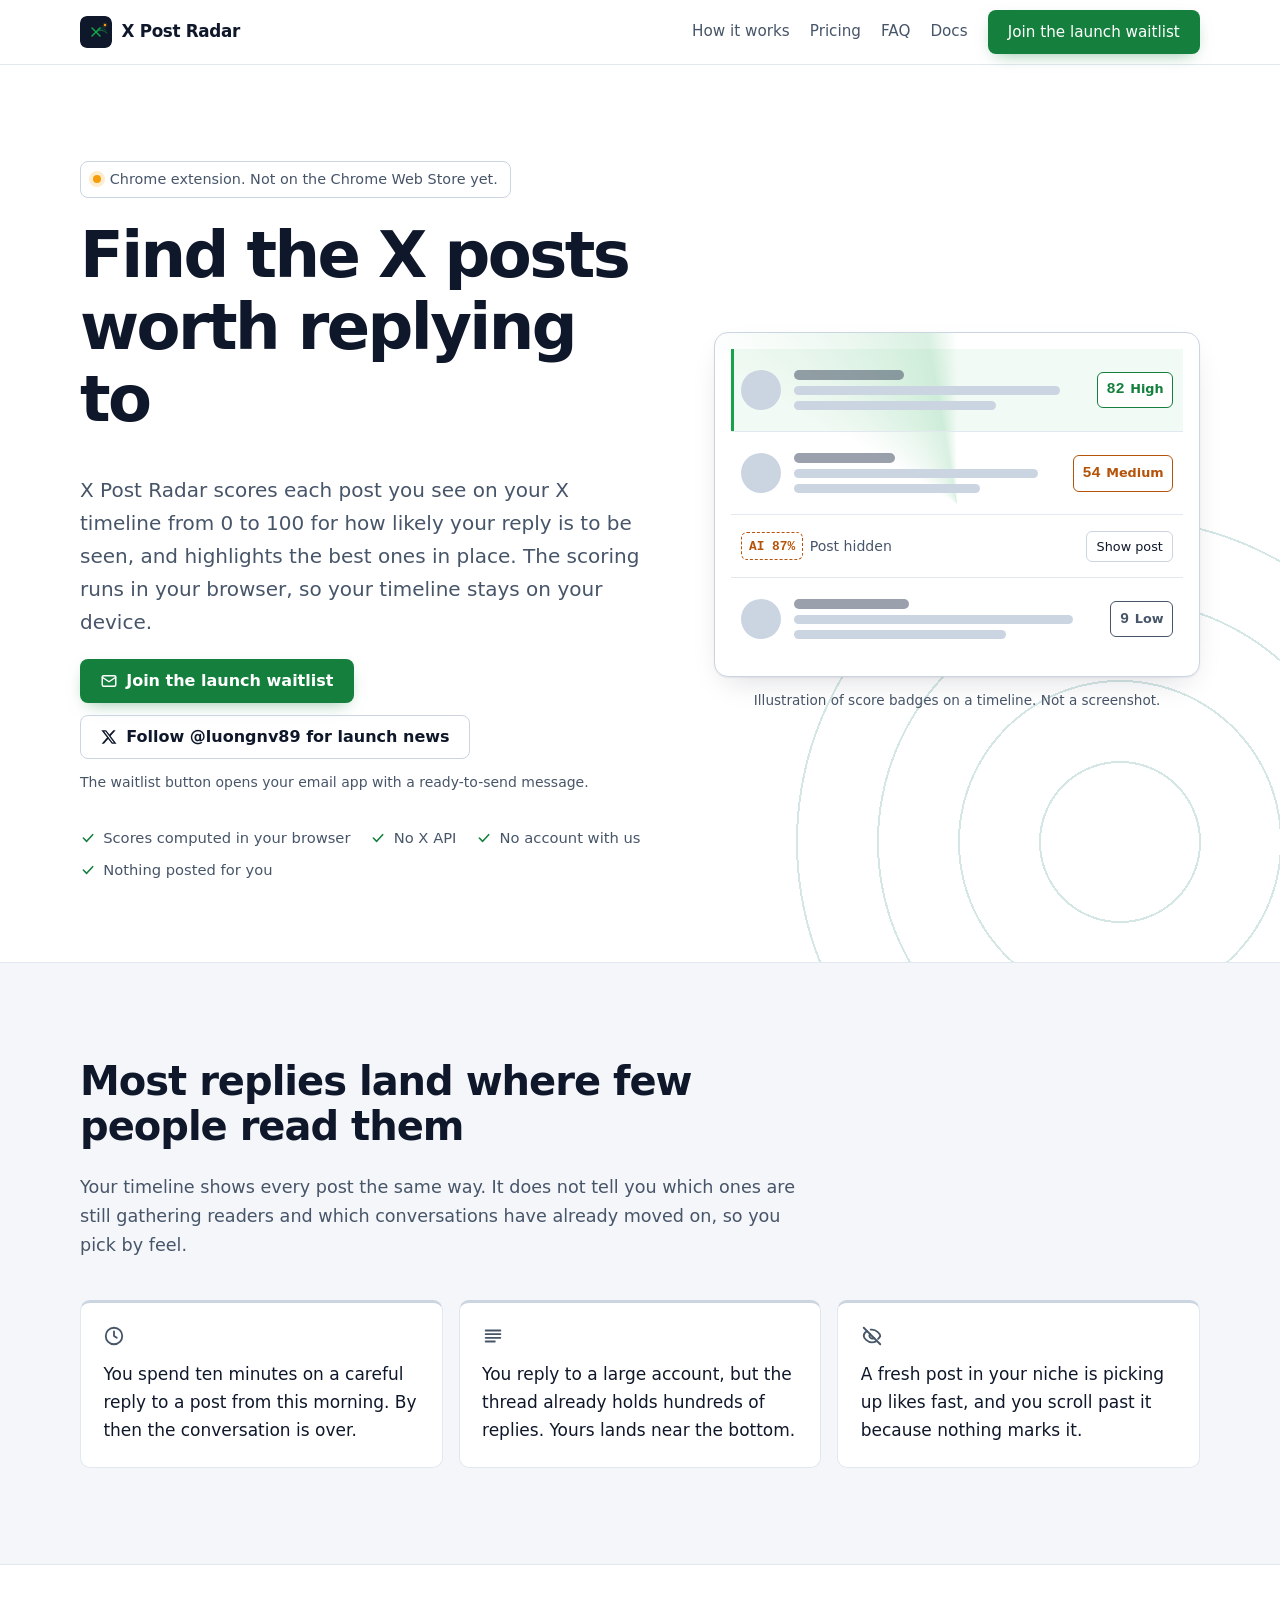
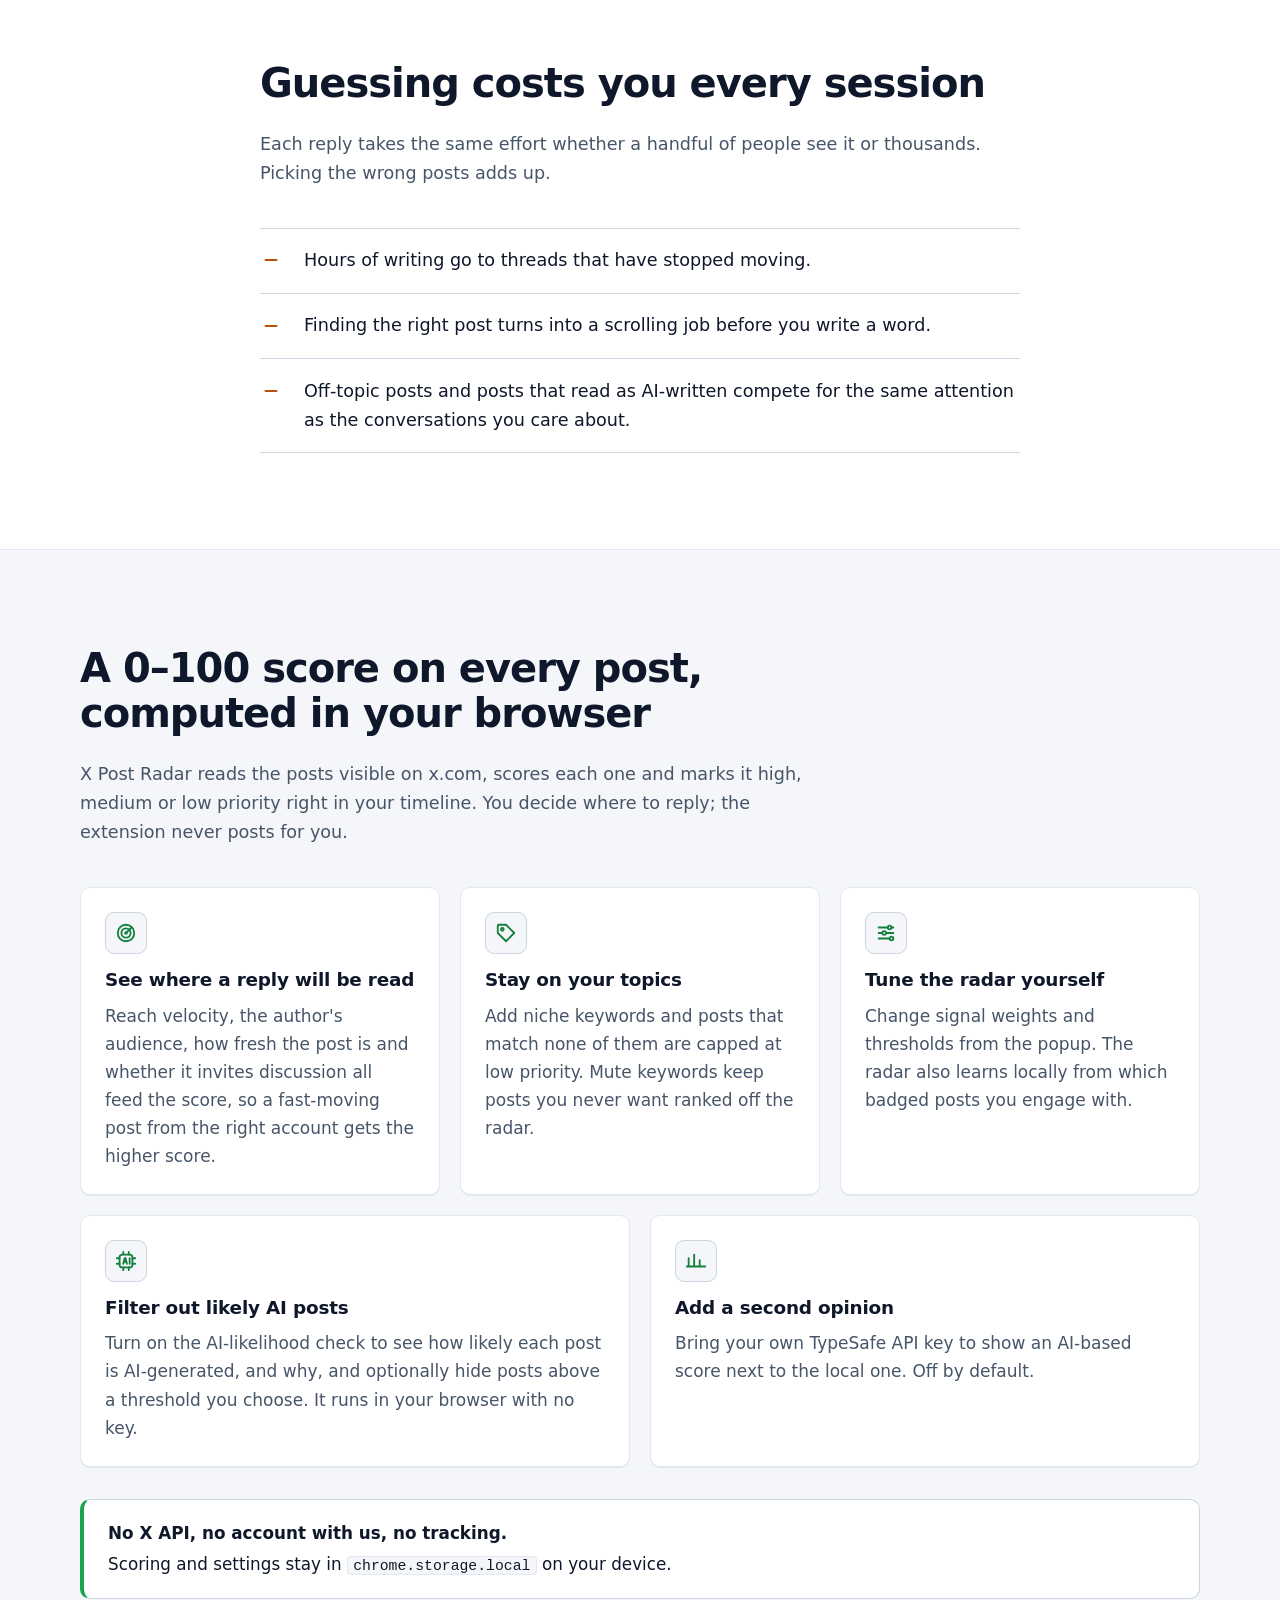
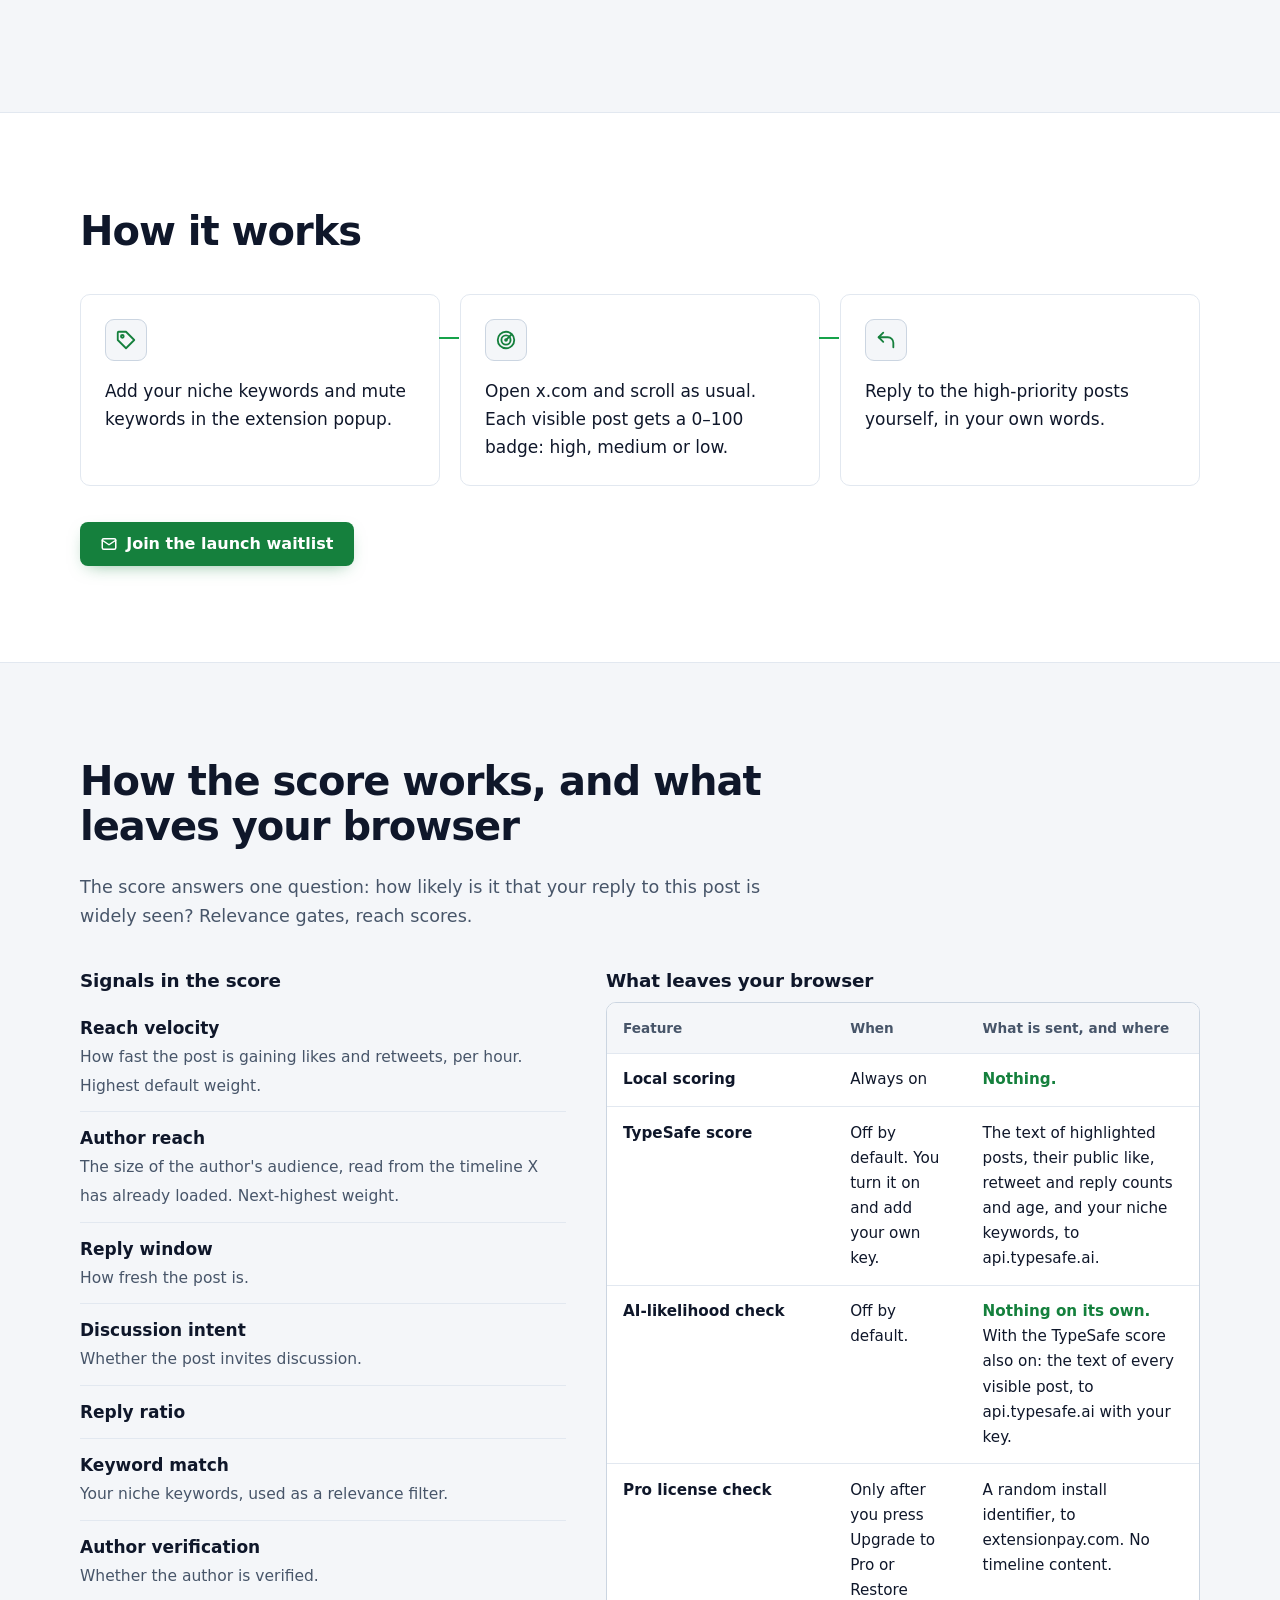
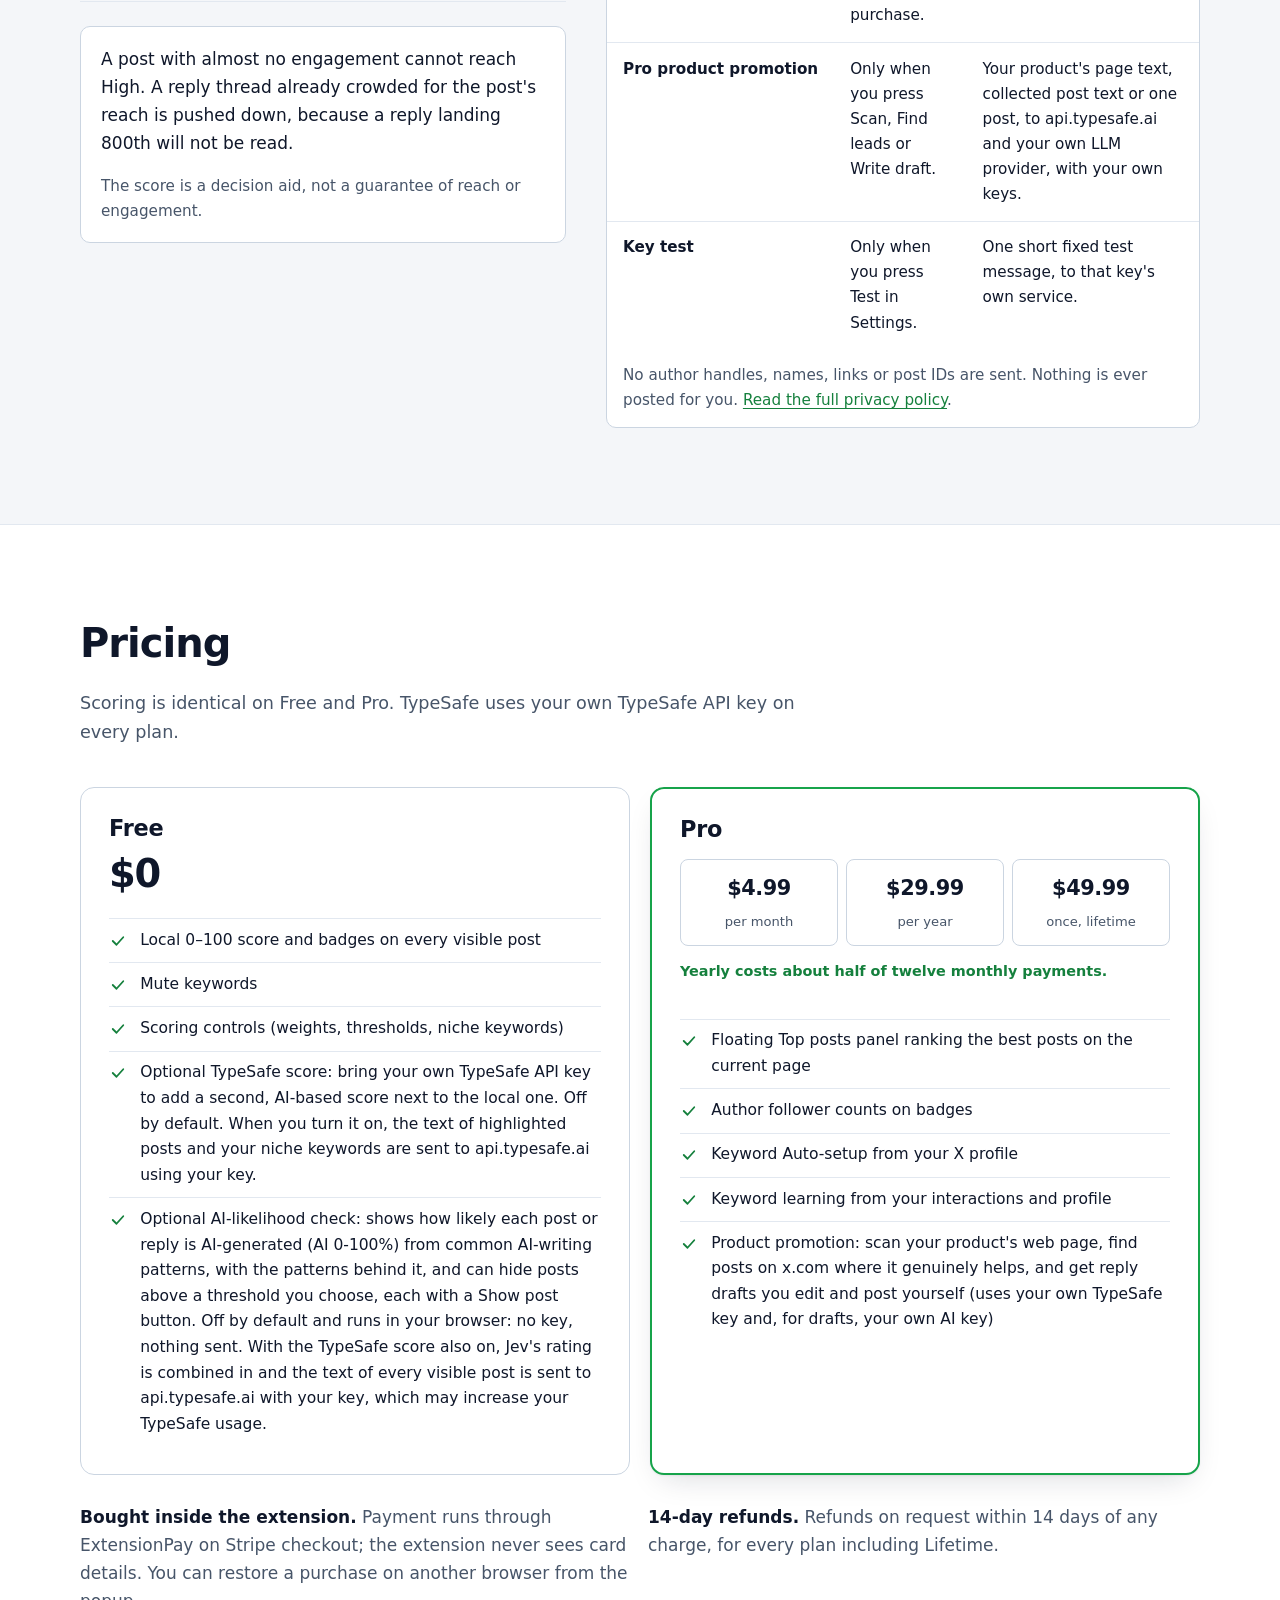
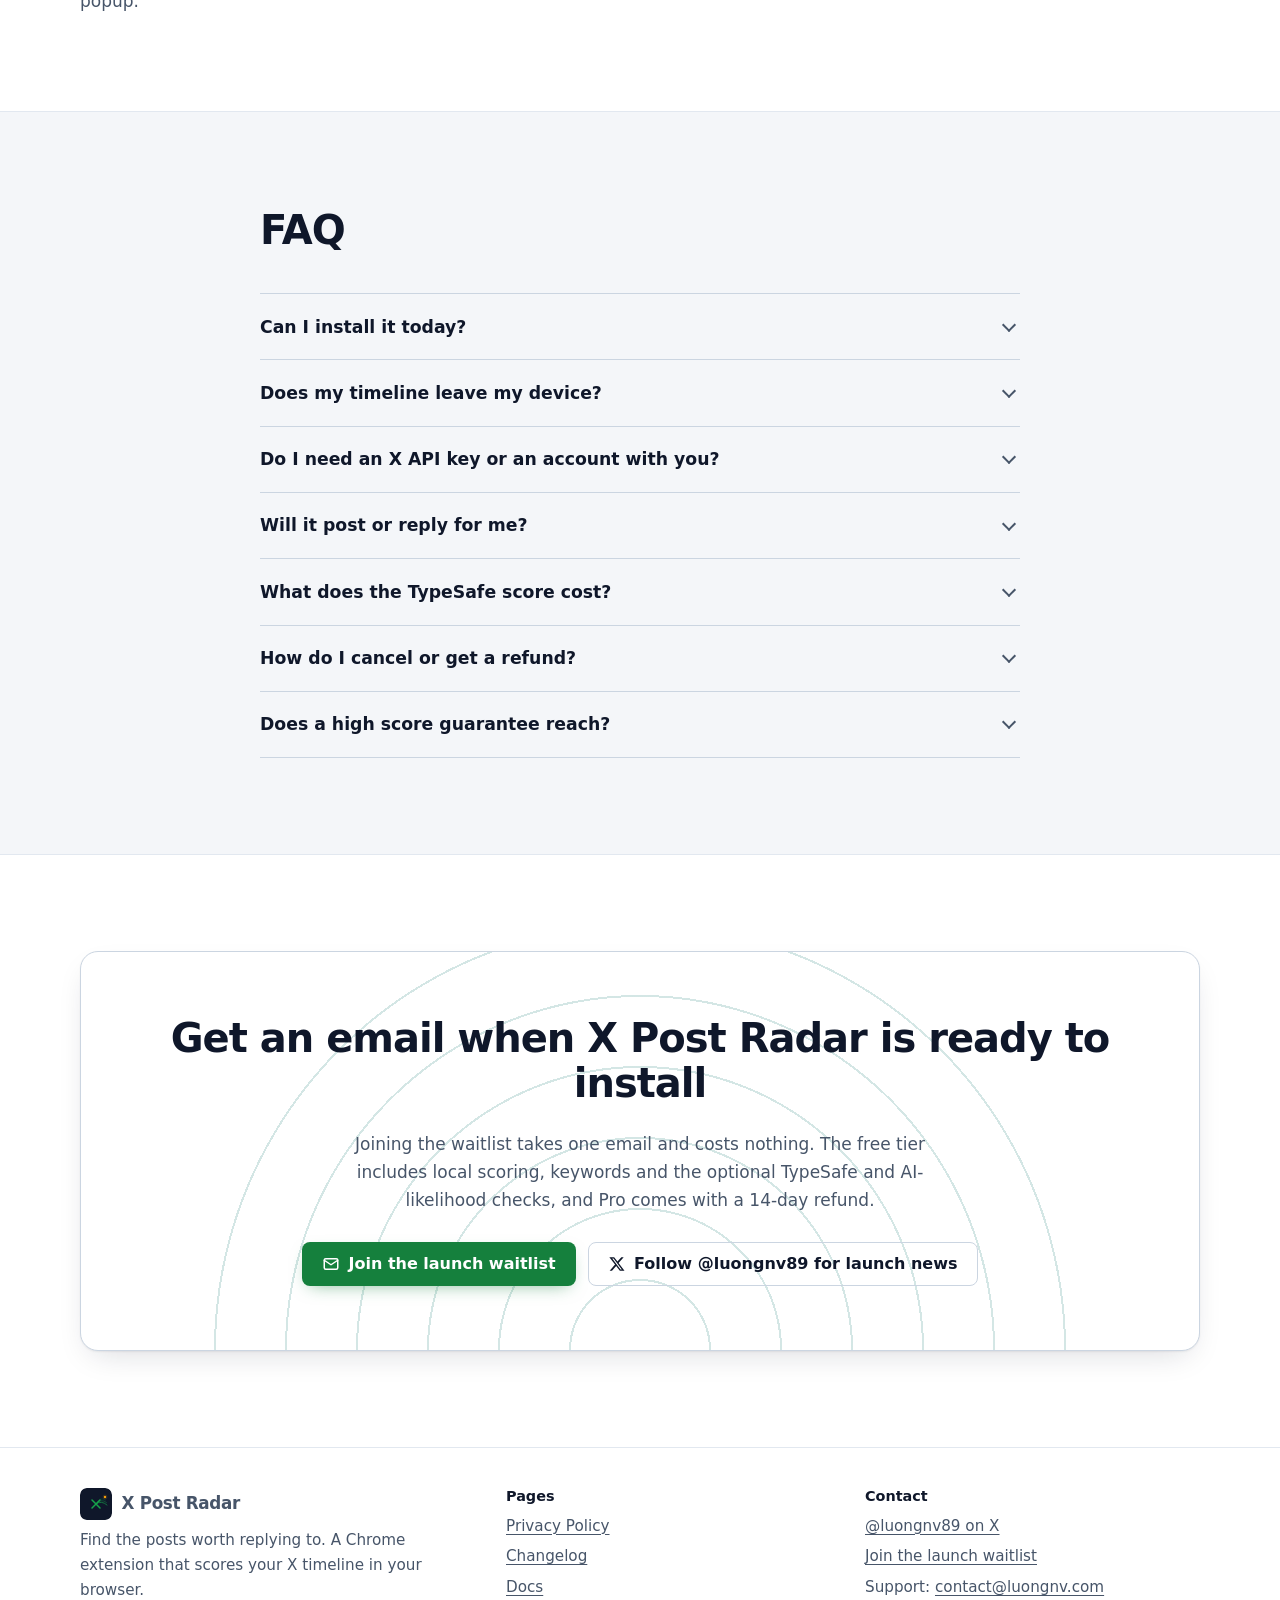
==== commit 20afa047: "chore: set contact email and hold terms page for review" ====
--- a/index.html
+++ b/index.html
@@ -20,7 +20,7 @@
     <a class="brand" href="index.html" aria-label="X Post Radar home"><img src="img/logo-icon.svg" alt="" width="32" height="32">X Post Radar</a>
     <nav class="nav" aria-label="Main">
       <a class="nav-opt" href="#how">How it works</a><a class="nav-opt" href="#pricing">Pricing</a><a class="nav-opt" href="#faq">FAQ</a><a class="nav-docs" href="docs.html">Docs</a>
-      <a class="btn btn-primary" href="mailto:__WAITLIST_EMAIL__?subject=X%20Post%20Radar%20waitlist&amp;body=Please%20add%20me%20to%20the%20X%20Post%20Radar%20waitlist.">Join the launch waitlist</a>
+      <a class="btn btn-primary" href="mailto:contact@luongnv.com?subject=X%20Post%20Radar%20waitlist&amp;body=Please%20add%20me%20to%20the%20X%20Post%20Radar%20waitlist.">Join the launch waitlist</a>
     </nav>
   </div>
 </header>
@@ -31,7 +31,7 @@
       <p class="status"><span class="blip" aria-hidden="true"></span>Chrome extension. Not on the Chrome Web Store yet.</p>
       <h1 id="hero-title">Find the X posts worth replying to</h1>
       <p class="lede">X Post Radar scores each post you see on your X timeline from 0 to 100 for how likely your reply is to be seen, and highlights the best ones in place. The scoring runs in your browser, so your timeline stays on your device.</p>
-      <div class="btn-row"><a class="btn btn-primary" href="mailto:__WAITLIST_EMAIL__?subject=X%20Post%20Radar%20waitlist&amp;body=Please%20add%20me%20to%20the%20X%20Post%20Radar%20waitlist."><svg viewBox="0 0 24 24" fill="none" stroke="currentColor" stroke-width="2" stroke-linecap="round" stroke-linejoin="round" aria-hidden="true"><rect x="3" y="5" width="18" height="14" rx="2"/><path d="m3 7 9 6 9-6"/></svg>Join the launch waitlist</a><a class="btn btn-ghost" href="https://x.com/luongnv89" rel="noopener"><svg viewBox="0 0 24 24" fill="currentColor" aria-hidden="true"><path d="M17.8 3h3.1l-6.8 7.7L22 21h-6.2l-4.9-6.4L5.3 21H2.2l7.2-8.3L1.8 3h6.4l4.4 5.8L17.8 3Zm-1.1 16.2h1.7L7.4 4.7H5.6l11.1 14.5Z"/></svg>Follow @luongnv89 for launch news</a></div>
+      <div class="btn-row"><a class="btn btn-primary" href="mailto:contact@luongnv.com?subject=X%20Post%20Radar%20waitlist&amp;body=Please%20add%20me%20to%20the%20X%20Post%20Radar%20waitlist."><svg viewBox="0 0 24 24" fill="none" stroke="currentColor" stroke-width="2" stroke-linecap="round" stroke-linejoin="round" aria-hidden="true"><rect x="3" y="5" width="18" height="14" rx="2"/><path d="m3 7 9 6 9-6"/></svg>Join the launch waitlist</a><a class="btn btn-ghost" href="https://x.com/luongnv89" rel="noopener"><svg viewBox="0 0 24 24" fill="currentColor" aria-hidden="true"><path d="M17.8 3h3.1l-6.8 7.7L22 21h-6.2l-4.9-6.4L5.3 21H2.2l7.2-8.3L1.8 3h6.4l4.4 5.8L17.8 3Zm-1.1 16.2h1.7L7.4 4.7H5.6l11.1 14.5Z"/></svg>Follow @luongnv89 for launch news</a></div>
       <p class="hint">The waitlist button opens your email app with a ready-to-send message.</p>
       <ul class="trust" aria-label="Key facts">
         <li><svg viewBox="0 0 24 24" fill="none" stroke="currentColor" stroke-width="2.4" stroke-linecap="round" stroke-linejoin="round" aria-hidden="true"><path d="m5 12 5 5 9-10"/></svg>Scores computed in your browser</li>
@@ -105,7 +105,7 @@
       <li><div class="icon"><svg viewBox="0 0 24 24" fill="none" stroke="currentColor" stroke-width="2" stroke-linecap="round" stroke-linejoin="round" aria-hidden="true"><circle cx="12" cy="12" r="9"/><circle cx="12" cy="12" r="5"/><path d="M12 12 18 6"/><circle cx="12" cy="12" r="1" fill="currentColor"/></svg></div><p>Open x.com and scroll as usual. Each visible post gets a 0–100 badge: high, medium or low.</p></li>
       <li><div class="icon"><svg viewBox="0 0 24 24" fill="none" stroke="currentColor" stroke-width="2" stroke-linecap="round" stroke-linejoin="round" aria-hidden="true"><path d="M9 14 4 9l5-5"/><path d="M4 9h10a6 6 0 0 1 6 6v5"/></svg></div><p>Reply to the high-priority posts yourself, in your own words.</p></li>
     </ol>
-    <div class="btn-row"><a class="btn btn-primary" href="mailto:__WAITLIST_EMAIL__?subject=X%20Post%20Radar%20waitlist&amp;body=Please%20add%20me%20to%20the%20X%20Post%20Radar%20waitlist."><svg viewBox="0 0 24 24" fill="none" stroke="currentColor" stroke-width="2" stroke-linecap="round" stroke-linejoin="round" aria-hidden="true"><rect x="3" y="5" width="18" height="14" rx="2"/><path d="m3 7 9 6 9-6"/></svg>Join the launch waitlist</a></div>
+    <div class="btn-row"><a class="btn btn-primary" href="mailto:contact@luongnv.com?subject=X%20Post%20Radar%20waitlist&amp;body=Please%20add%20me%20to%20the%20X%20Post%20Radar%20waitlist."><svg viewBox="0 0 24 24" fill="none" stroke="currentColor" stroke-width="2" stroke-linecap="round" stroke-linejoin="round" aria-hidden="true"><rect x="3" y="5" width="18" height="14" rx="2"/><path d="m3 7 9 6 9-6"/></svg>Join the launch waitlist</a></div>
   </div>
 </section>
 
@@ -182,7 +182,7 @@
   <div class="narrow">
     <div class="section-head"><h2 id="faq-title">FAQ</h2></div>
     <div class="faq">
-      <details><summary>Can I install it today?</summary><p>Not yet. X Post Radar is not on the Chrome Web Store. Join the waitlist and you will get an email when it is listed.</p></details><details><summary>Does my timeline leave my device?</summary><p>Not by default. Local scoring reads the posts on the x.com pages you open and computes scores inside your browser. Post text leaves only if you turn on the TypeSafe score with your own key, or use Pro product promotion. The table above lists exactly what is sent.</p></details><details><summary>Do I need an X API key or an account with you?</summary><p>No. The extension does not use the X API, and there is no X Post Radar account or server.</p></details><details><summary>Will it post or reply for me?</summary><p>No. Nothing is ever posted for you. Pro product promotion can draft a reply with your own AI key; you edit it, copy it and post it yourself.</p></details><details><summary>What does the TypeSafe score cost?</summary><p>X Post Radar does not charge for it on any plan. It uses your own TypeSafe API key, so requests are billed to your TypeSafe account. Results are cached per post to keep the cost down.</p></details><details><summary>How do I cancel or get a refund?</summary><p>Cancel any time from the popup with Manage plan; Pro stays active until the end of the paid period. For a refund within 14 days of a charge, email <a href="mailto:__SUPPORT_EMAIL__?subject=X%20Post%20Radar%20support">__SUPPORT_EMAIL__</a> with your purchase email address.</p></details><details><summary>Does a high score guarantee reach?</summary><p>No. The score is a decision aid, not a guarantee of reach or engagement, and X can change its pages and ranking at any time.</p></details>
+      <details><summary>Can I install it today?</summary><p>Not yet. X Post Radar is not on the Chrome Web Store. Join the waitlist and you will get an email when it is listed.</p></details><details><summary>Does my timeline leave my device?</summary><p>Not by default. Local scoring reads the posts on the x.com pages you open and computes scores inside your browser. Post text leaves only if you turn on the TypeSafe score with your own key, or use Pro product promotion. The table above lists exactly what is sent.</p></details><details><summary>Do I need an X API key or an account with you?</summary><p>No. The extension does not use the X API, and there is no X Post Radar account or server.</p></details><details><summary>Will it post or reply for me?</summary><p>No. Nothing is ever posted for you. Pro product promotion can draft a reply with your own AI key; you edit it, copy it and post it yourself.</p></details><details><summary>What does the TypeSafe score cost?</summary><p>X Post Radar does not charge for it on any plan. It uses your own TypeSafe API key, so requests are billed to your TypeSafe account. Results are cached per post to keep the cost down.</p></details><details><summary>How do I cancel or get a refund?</summary><p>Cancel any time from the popup with Manage plan; Pro stays active until the end of the paid period. For a refund within 14 days of a charge, email <a href="mailto:contact@luongnv.com?subject=X%20Post%20Radar%20support">contact@luongnv.com</a> with your purchase email address.</p></details><details><summary>Does a high score guarantee reach?</summary><p>No. The score is a decision aid, not a guarantee of reach or engagement, and X can change its pages and ranking at any time.</p></details>
     </div>
   </div>
 </section>
@@ -192,7 +192,7 @@
     <div class="panel">
       <h2 id="final-title">Get an email when X Post Radar is ready to install</h2>
       <p>Joining the waitlist takes one email and costs nothing. The free tier includes local scoring, keywords and the optional TypeSafe and AI-likelihood checks, and Pro comes with a 14-day refund.</p>
-      <div class="btn-row"><a class="btn btn-primary" href="mailto:__WAITLIST_EMAIL__?subject=X%20Post%20Radar%20waitlist&amp;body=Please%20add%20me%20to%20the%20X%20Post%20Radar%20waitlist."><svg viewBox="0 0 24 24" fill="none" stroke="currentColor" stroke-width="2" stroke-linecap="round" stroke-linejoin="round" aria-hidden="true"><rect x="3" y="5" width="18" height="14" rx="2"/><path d="m3 7 9 6 9-6"/></svg>Join the launch waitlist</a><a class="btn btn-ghost" href="https://x.com/luongnv89" rel="noopener"><svg viewBox="0 0 24 24" fill="currentColor" aria-hidden="true"><path d="M17.8 3h3.1l-6.8 7.7L22 21h-6.2l-4.9-6.4L5.3 21H2.2l7.2-8.3L1.8 3h6.4l4.4 5.8L17.8 3Zm-1.1 16.2h1.7L7.4 4.7H5.6l11.1 14.5Z"/></svg>Follow @luongnv89 for launch news</a></div>
+      <div class="btn-row"><a class="btn btn-primary" href="mailto:contact@luongnv.com?subject=X%20Post%20Radar%20waitlist&amp;body=Please%20add%20me%20to%20the%20X%20Post%20Radar%20waitlist."><svg viewBox="0 0 24 24" fill="none" stroke="currentColor" stroke-width="2" stroke-linecap="round" stroke-linejoin="round" aria-hidden="true"><rect x="3" y="5" width="18" height="14" rx="2"/><path d="m3 7 9 6 9-6"/></svg>Join the launch waitlist</a><a class="btn btn-ghost" href="https://x.com/luongnv89" rel="noopener"><svg viewBox="0 0 24 24" fill="currentColor" aria-hidden="true"><path d="M17.8 3h3.1l-6.8 7.7L22 21h-6.2l-4.9-6.4L5.3 21H2.2l7.2-8.3L1.8 3h6.4l4.4 5.8L17.8 3Zm-1.1 16.2h1.7L7.4 4.7H5.6l11.1 14.5Z"/></svg>Follow @luongnv89 for launch news</a></div>
     </div>
   </div>
 </section>
@@ -207,7 +207,6 @@
       <h2>Pages</h2>
       <ul>
         <li><a href="privacy.html">Privacy Policy</a></li>
-        <li><a href="terms.html">Terms of Use</a></li>
         <li><a href="changelog.html">Changelog</a></li>
         <li><a href="docs.html">Docs</a></li>
       </ul>
@@ -216,8 +215,8 @@
       <h2>Contact</h2>
       <ul>
         <li><a href="https://x.com/luongnv89" rel="noopener">@luongnv89 on X</a></li>
-        <li><a href="mailto:__WAITLIST_EMAIL__?subject=X%20Post%20Radar%20waitlist&amp;body=Please%20add%20me%20to%20the%20X%20Post%20Radar%20waitlist.">Join the launch waitlist</a></li>
-        <li>Support: <a href="mailto:__SUPPORT_EMAIL__?subject=X%20Post%20Radar%20support">__SUPPORT_EMAIL__</a></li>
+        <li><a href="mailto:contact@luongnv.com?subject=X%20Post%20Radar%20waitlist&amp;body=Please%20add%20me%20to%20the%20X%20Post%20Radar%20waitlist.">Join the launch waitlist</a></li>
+        <li>Support: <a href="mailto:contact@luongnv.com?subject=X%20Post%20Radar%20support">contact@luongnv.com</a></li>
       </ul>
     </div>
   </div>
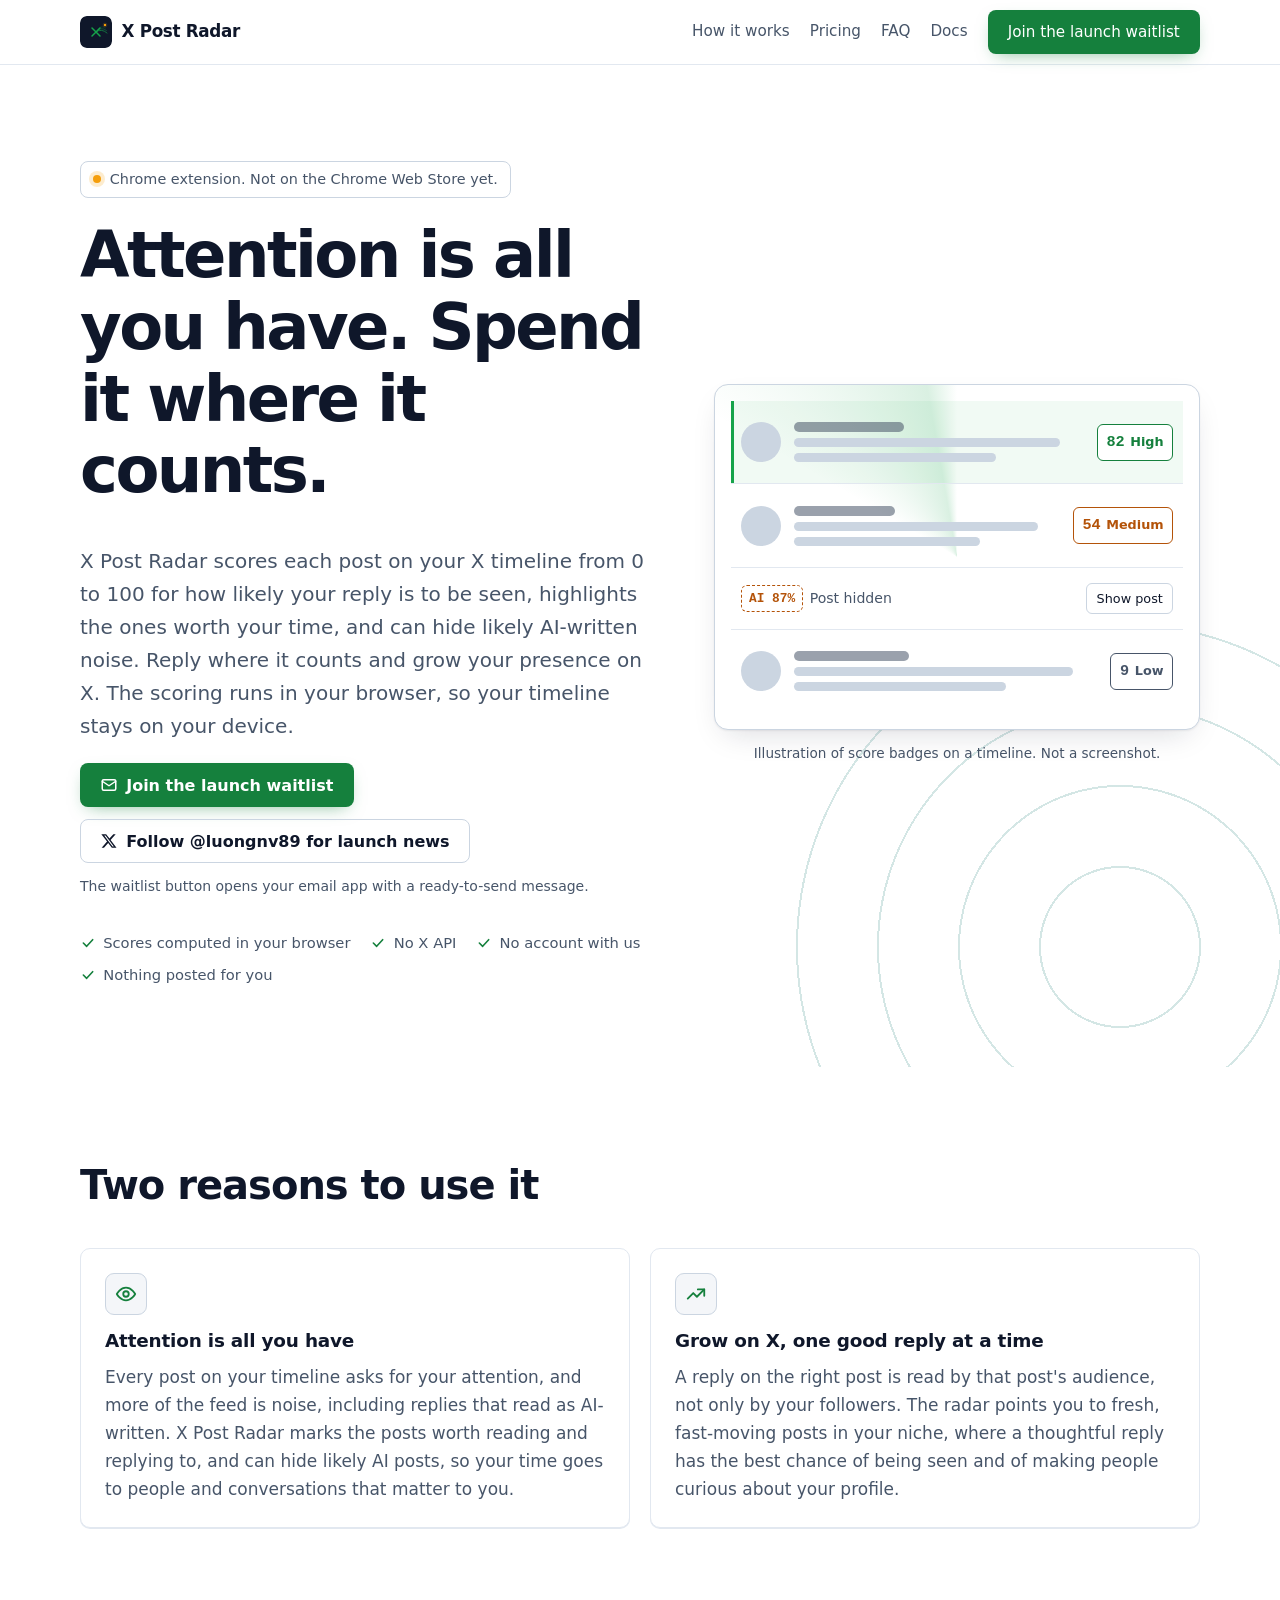
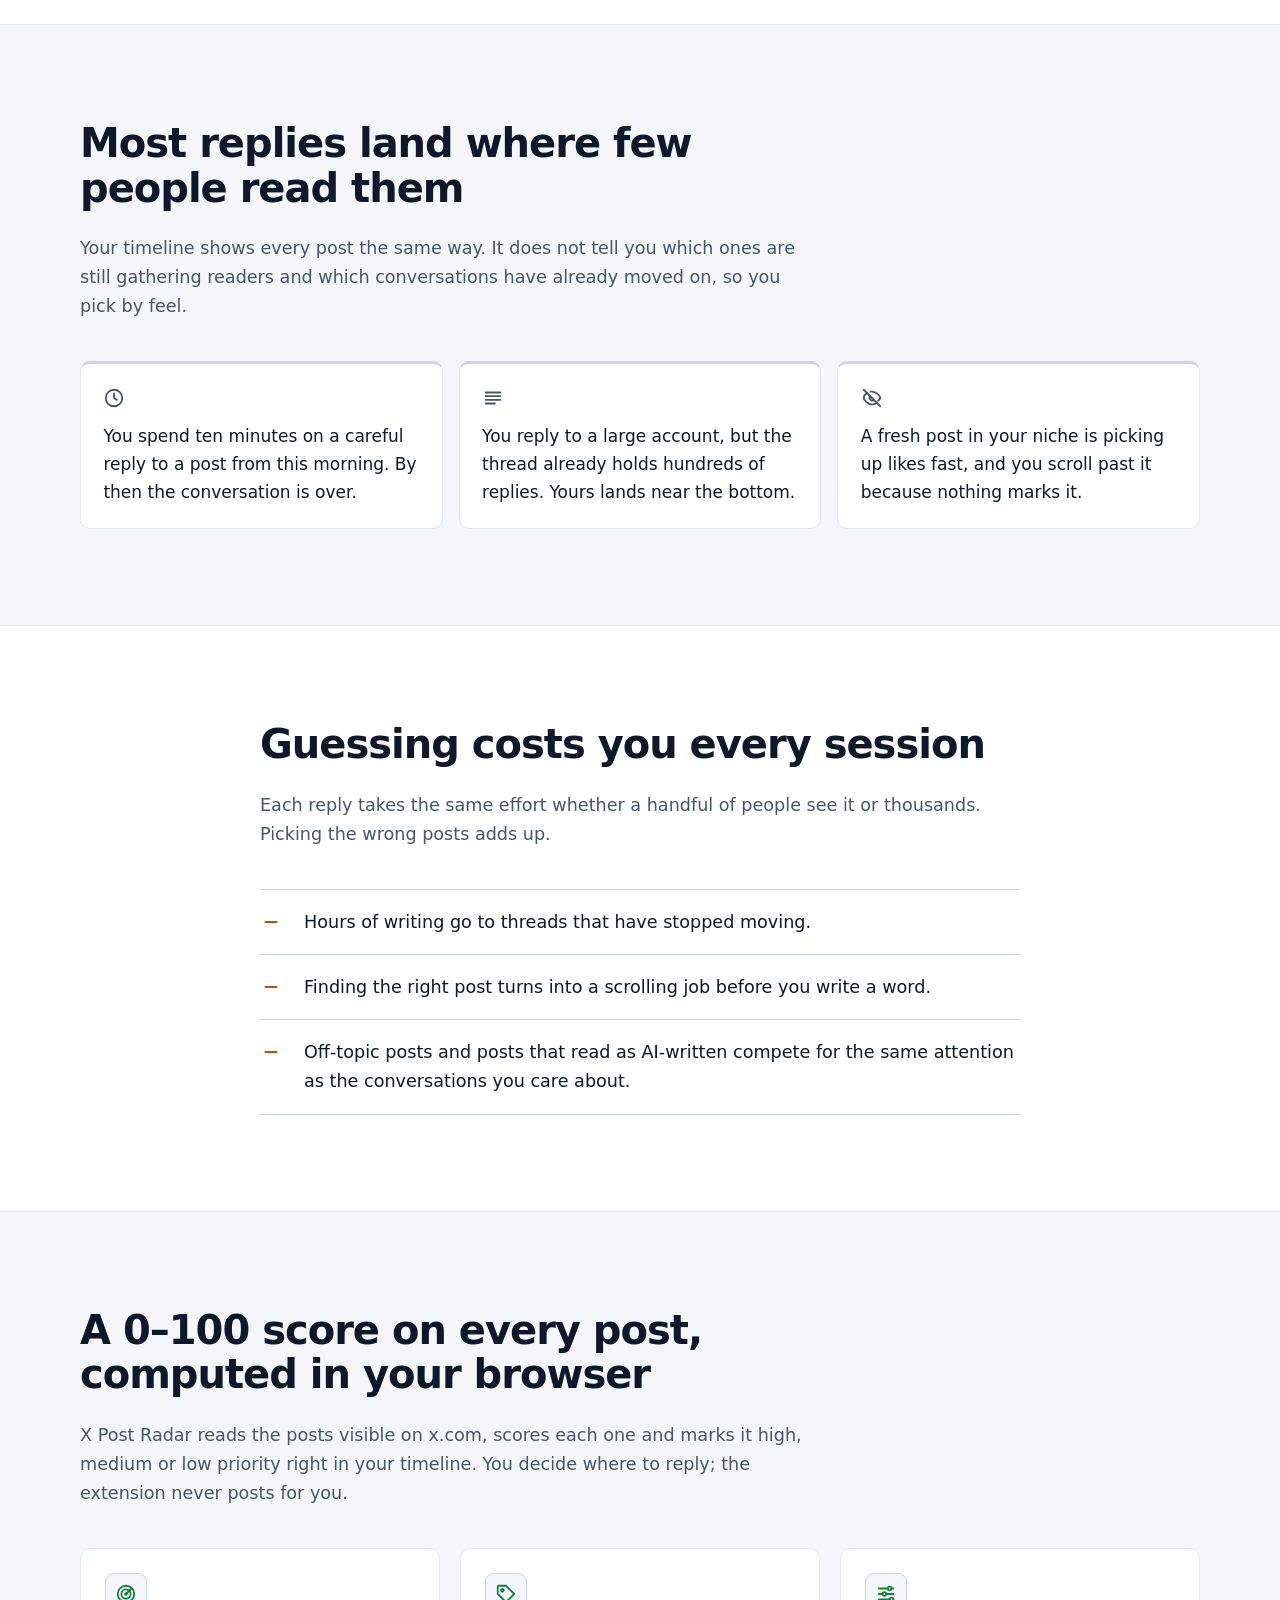
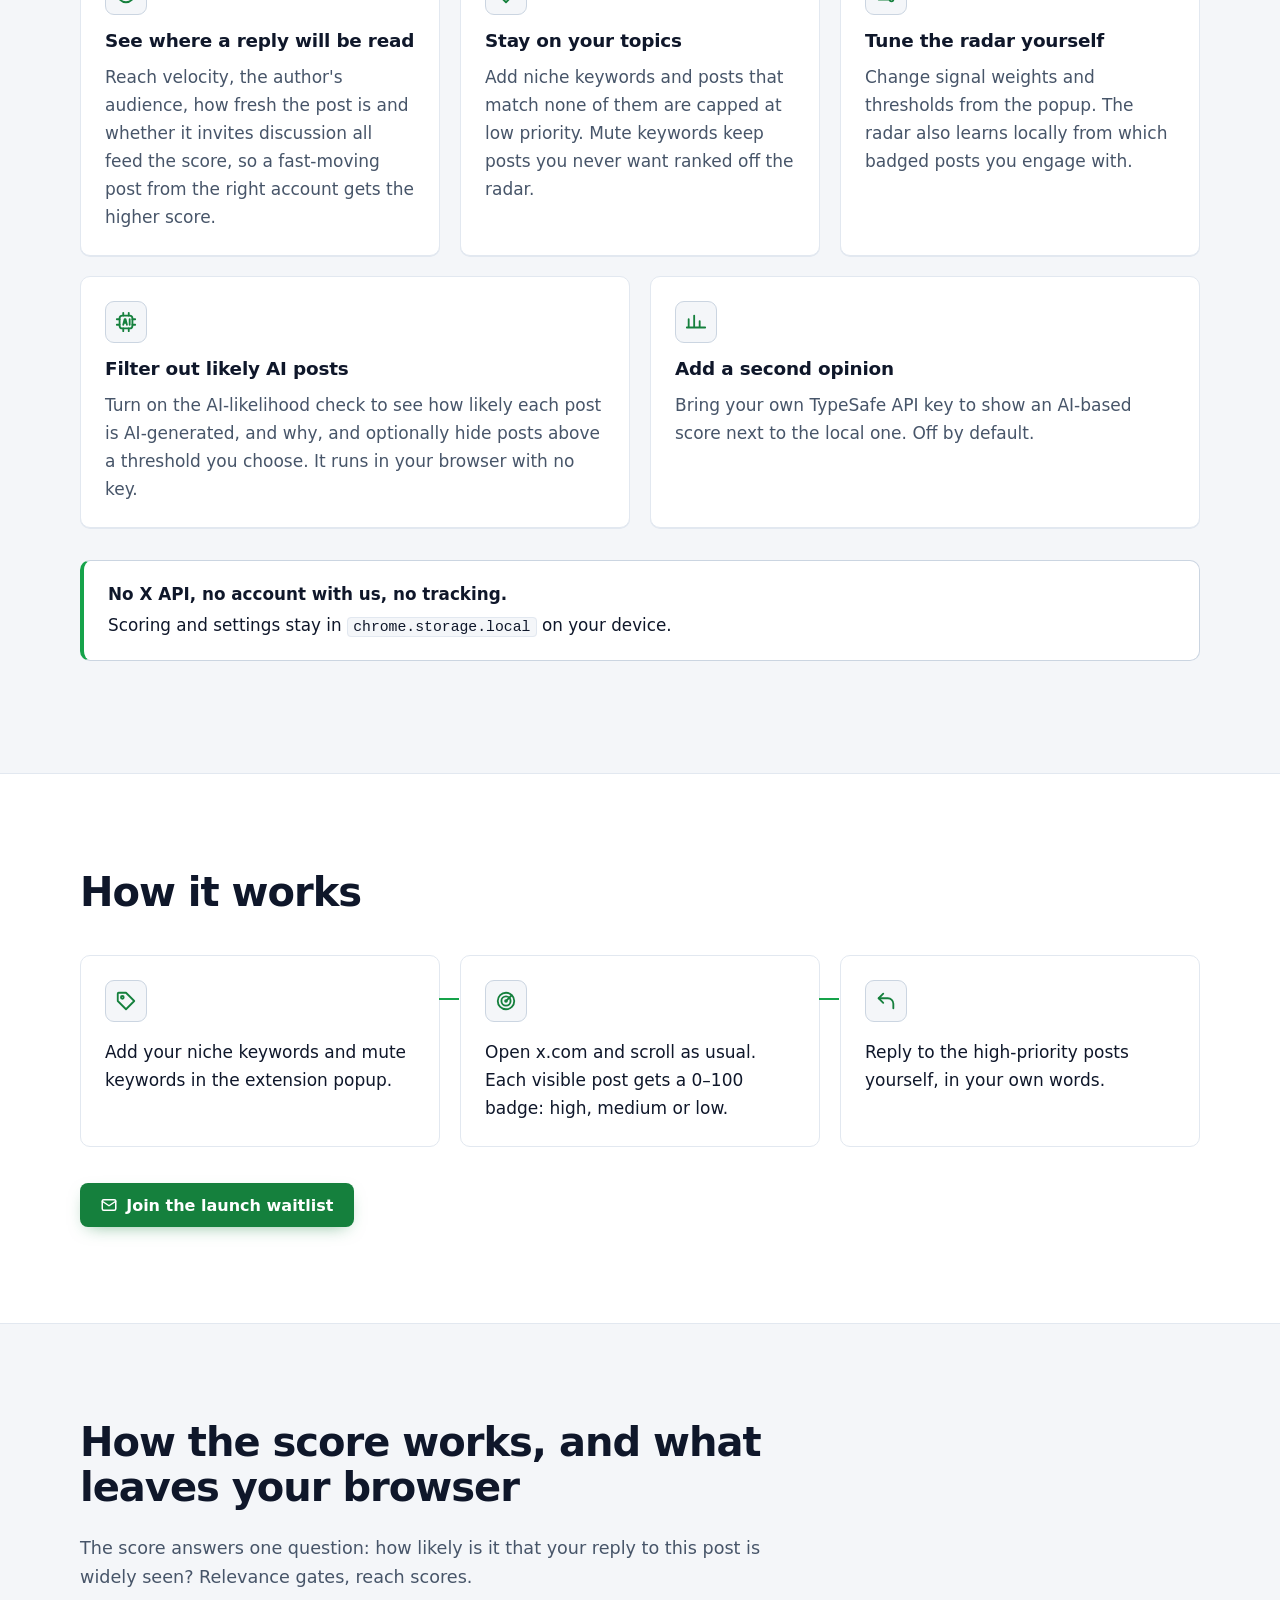
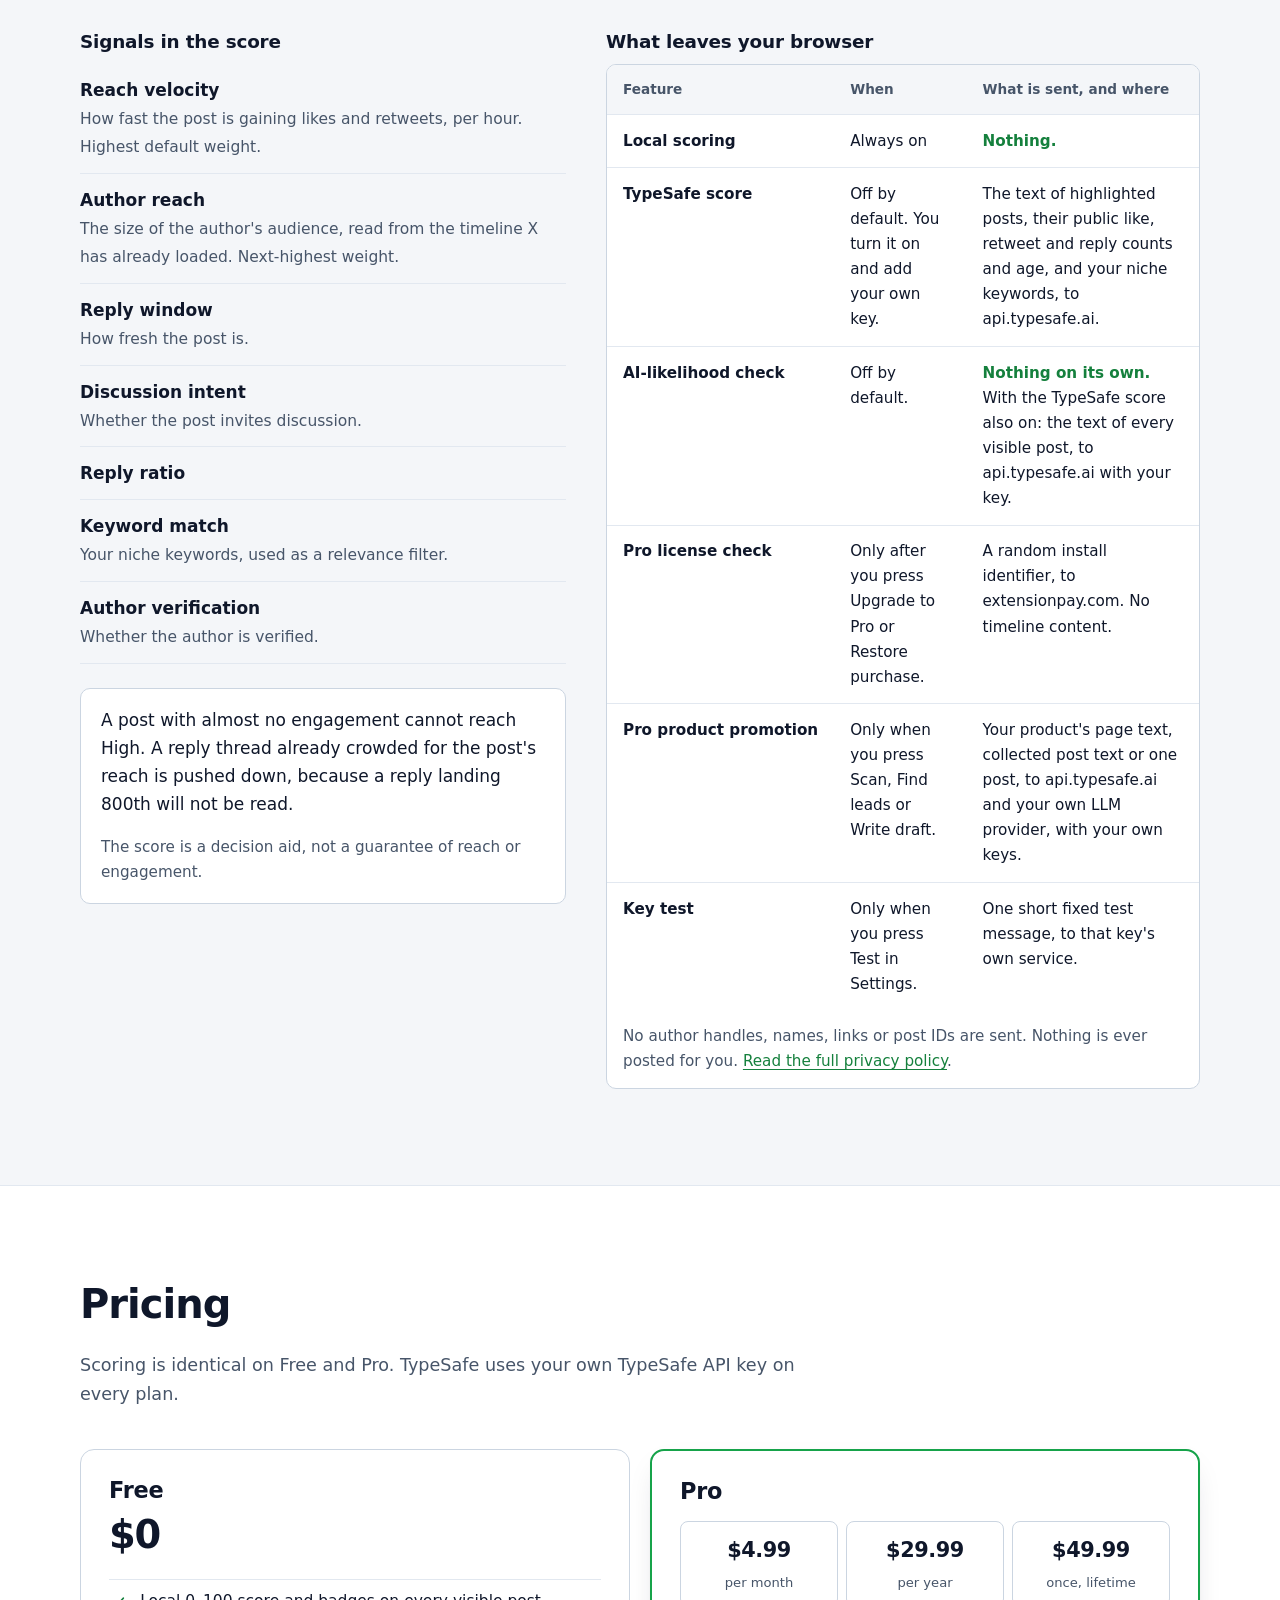
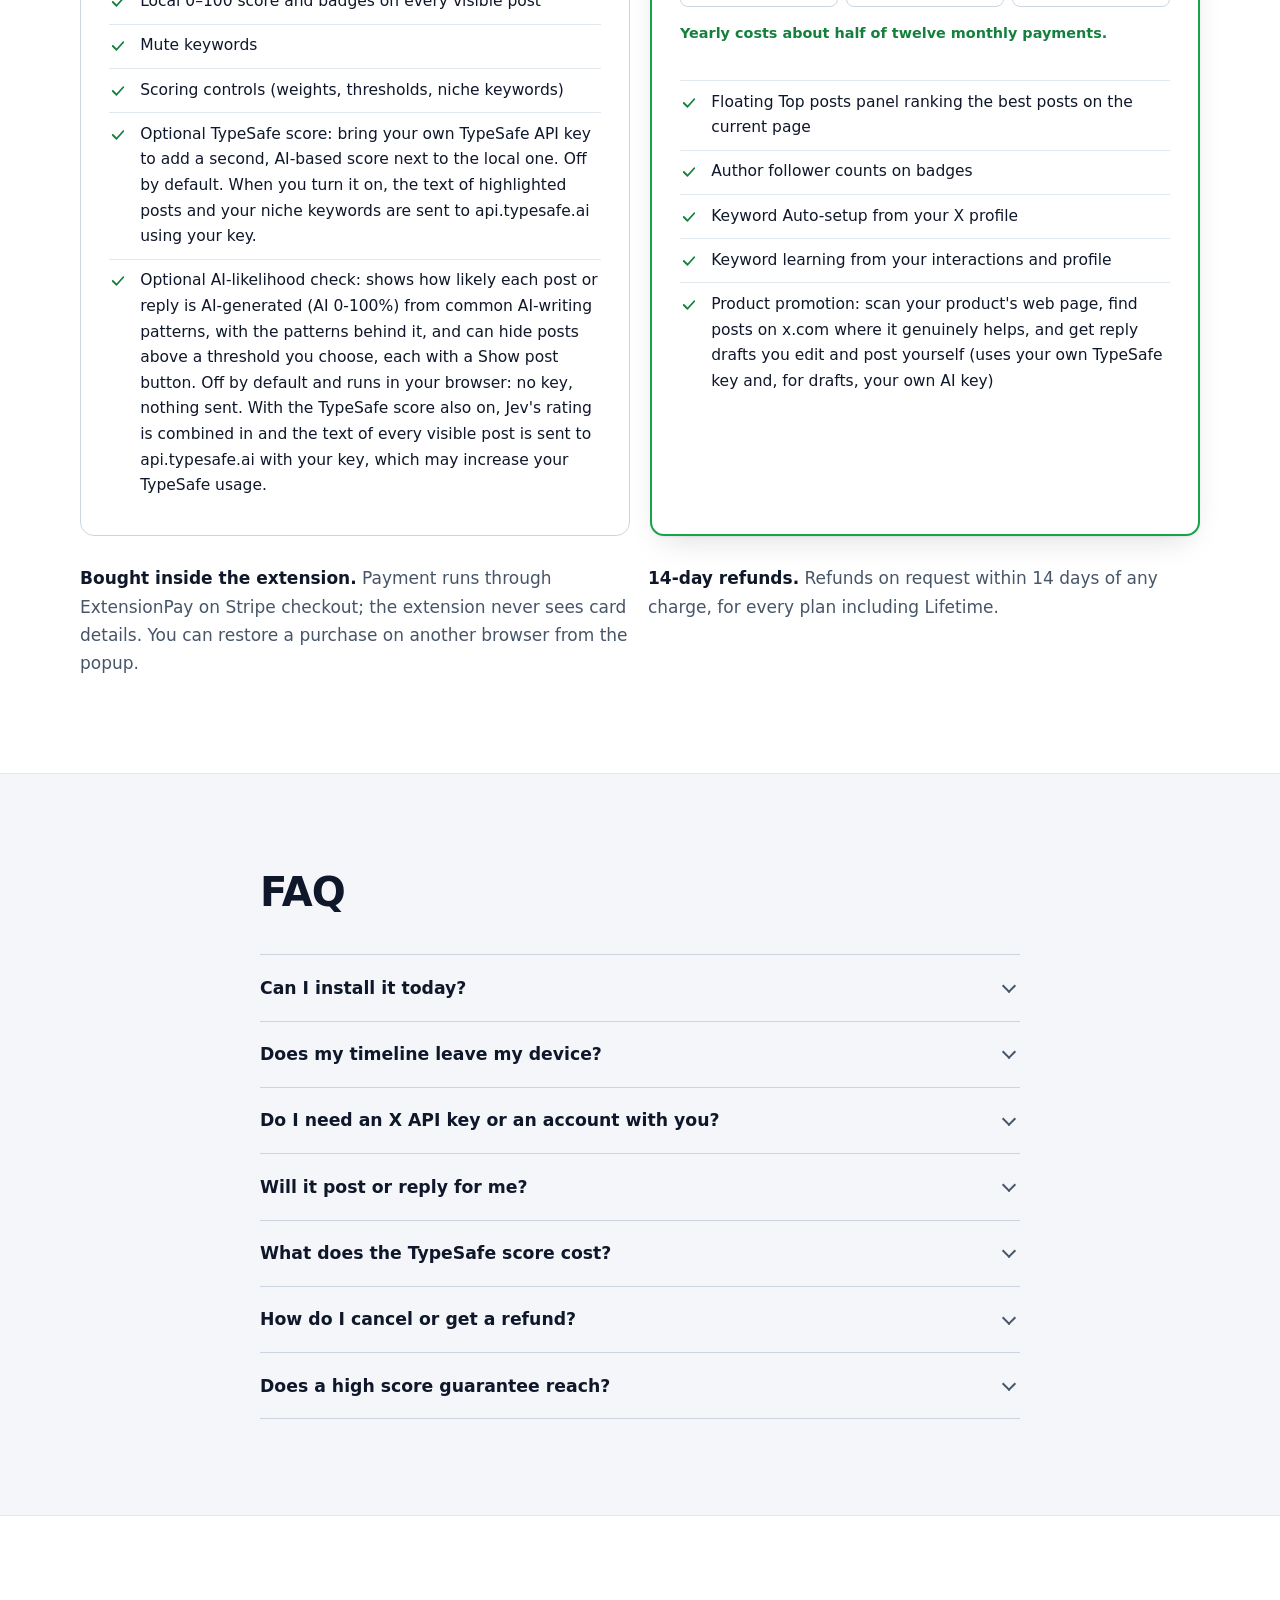
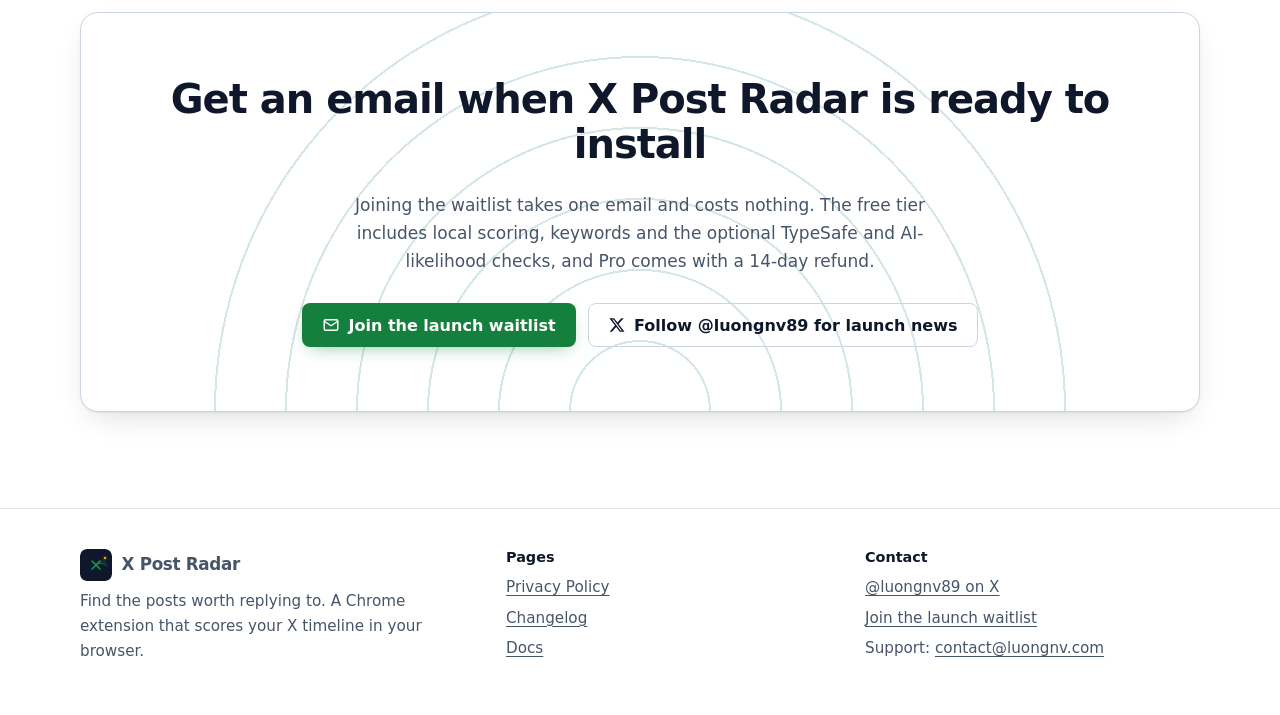
==== commit ea62c07f: "feat(copy): lead with attention and growth on X" ====
--- a/index.html
+++ b/index.html
@@ -3,17 +3,18 @@
 <head>
 <meta charset="utf-8">
 <meta name="viewport" content="width=device-width, initial-scale=1">
-<title>X Post Radar: find the X posts worth replying to</title>
-<meta name="description" content="A Chrome extension that scores the posts on your X timeline from 0 to 100 for reply opportunity, in your browser. Join the launch waitlist.">
+<title>X Post Radar: spend your attention on the X posts worth replying to</title>
+<meta name="description" content="A Chrome extension that filters the noise on your X timeline and scores each post 0 to 100 for reply opportunity, in your browser, so you spend your attention on the replies that grow your presence. Join the launch waitlist.">
 <meta name="referrer" content="no-referrer">
 <meta name="color-scheme" content="light dark">
 <meta property="og:type" content="website">
-<meta property="og:title" content="X Post Radar: find the X posts worth replying to">
-<meta property="og:description" content="A Chrome extension that scores the posts on your X timeline from 0 to 100 for reply opportunity, in your browser. Join the launch waitlist.">
+<meta property="og:title" content="X Post Radar: spend your attention on the X posts worth replying to">
+<meta property="og:description" content="A Chrome extension that filters the noise on your X timeline and scores each post 0 to 100 for reply opportunity, in your browser, so you spend your attention on the replies that grow your presence. Join the launch waitlist.">
 <link rel="icon" href="img/favicon.svg" type="image/svg+xml">
 <link rel="stylesheet" href="css/style.css">
 </head>
 <body>
+<!--email_off-->
 <a class="skip" href="#main">Skip to content</a>
 <header class="site-header">
   <div class="wrap">
@@ -29,8 +30,8 @@
   <div class="wrap">
     <div>
       <p class="status"><span class="blip" aria-hidden="true"></span>Chrome extension. Not on the Chrome Web Store yet.</p>
-      <h1 id="hero-title">Find the X posts worth replying to</h1>
-      <p class="lede">X Post Radar scores each post you see on your X timeline from 0 to 100 for how likely your reply is to be seen, and highlights the best ones in place. The scoring runs in your browser, so your timeline stays on your device.</p>
+      <h1 id="hero-title">Attention is all you have. Spend it where it counts.</h1>
+      <p class="lede">X Post Radar scores each post on your X timeline from 0 to 100 for how likely your reply is to be seen, highlights the ones worth your time, and can hide likely AI-written noise. Reply where it counts and grow your presence on X. The scoring runs in your browser, so your timeline stays on your device.</p>
       <div class="btn-row"><a class="btn btn-primary" href="mailto:contact@luongnv.com?subject=X%20Post%20Radar%20waitlist&amp;body=Please%20add%20me%20to%20the%20X%20Post%20Radar%20waitlist."><svg viewBox="0 0 24 24" fill="none" stroke="currentColor" stroke-width="2" stroke-linecap="round" stroke-linejoin="round" aria-hidden="true"><rect x="3" y="5" width="18" height="14" rx="2"/><path d="m3 7 9 6 9-6"/></svg>Join the launch waitlist</a><a class="btn btn-ghost" href="https://x.com/luongnv89" rel="noopener"><svg viewBox="0 0 24 24" fill="currentColor" aria-hidden="true"><path d="M17.8 3h3.1l-6.8 7.7L22 21h-6.2l-4.9-6.4L5.3 21H2.2l7.2-8.3L1.8 3h6.4l4.4 5.8L17.8 3Zm-1.1 16.2h1.7L7.4 4.7H5.6l11.1 14.5Z"/></svg>Follow @luongnv89 for launch news</a></div>
       <p class="hint">The waitlist button opens your email app with a ready-to-send message.</p>
       <ul class="trust" aria-label="Key facts">
@@ -49,6 +50,18 @@
       </div>
       <figcaption>Illustration of score badges on a timeline. Not a screenshot.</figcaption>
     </figure>
+  </div>
+</section>
+
+<section class="section" id="why" aria-labelledby="why-title">
+  <div class="wrap">
+    <div class="section-head">
+      <h2 id="why-title">Two reasons to use it</h2>
+    </div>
+    <div class="features pair">
+      <article class="card"><div class="icon"><svg viewBox="0 0 24 24" fill="none" stroke="currentColor" stroke-width="2" stroke-linecap="round" stroke-linejoin="round" aria-hidden="true"><path d="M2 12s3.6-7 10-7 10 7 10 7-3.6 7-10 7S2 12 2 12Z"/><circle cx="12" cy="12" r="3"/></svg></div><h3>Attention is all you have</h3><p>Every post on your timeline asks for your attention, and more of the feed is noise, including replies that read as AI-written. X Post Radar marks the posts worth reading and replying to, and can hide likely AI posts, so your time goes to people and conversations that matter to you.</p></article>
+      <article class="card"><div class="icon"><svg viewBox="0 0 24 24" fill="none" stroke="currentColor" stroke-width="2" stroke-linecap="round" stroke-linejoin="round" aria-hidden="true"><path d="M3 17l6-6 4 4 8-8"/><path d="M14 7h7v7"/></svg></div><h3>Grow on X, one good reply at a time</h3><p>A reply on the right post is read by that post's audience, not only by your followers. The radar points you to fresh, fast-moving posts in your niche, where a thoughtful reply has the best chance of being seen and of making people curious about your profile.</p></article>
+    </div>
   </div>
 </section>
 
@@ -221,5 +234,6 @@
     </div>
   </div>
 </footer>
+<!--/email_off-->
 </body>
 </html>
--- a/css/style.css
+++ b/css/style.css
@@ -234,6 +234,7 @@
 .features { display: grid; gap: 1.25rem; grid-template-columns: 1fr; }
 @media (min-width: 720px) { .features { grid-template-columns: repeat(2, 1fr); } }
 @media (min-width: 1040px) { .features { grid-template-columns: repeat(6, 1fr); } .features .card { grid-column: span 2; } .features .card:nth-child(4), .features .card:nth-child(5) { grid-column: span 3; } }
+@media (min-width: 1040px) { .features.pair .card { grid-column: span 3; } }
 .card {
   background: var(--card); border: 1px solid var(--line); border-radius: var(--radius); padding: 1.5rem;
   box-shadow: 0 1px 0 var(--line); transition: border-color 160ms ease, box-shadow 160ms ease;
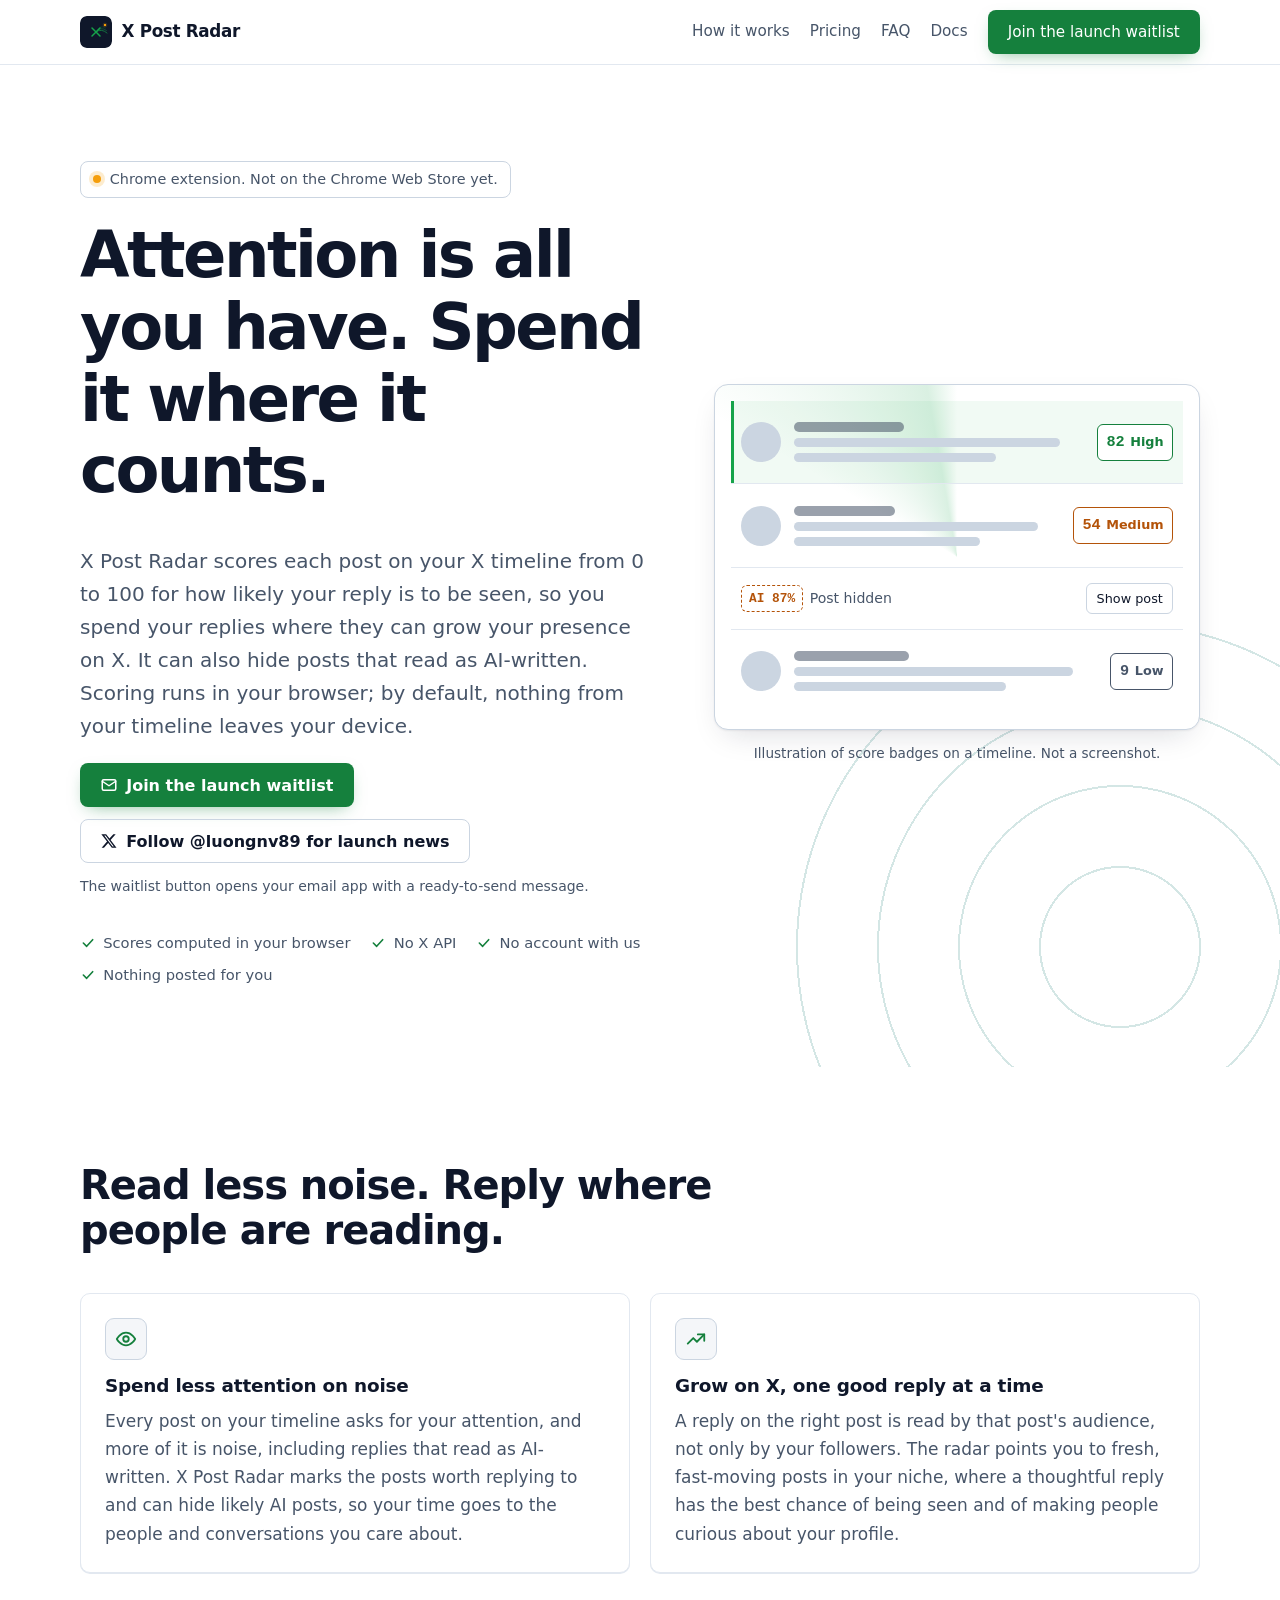
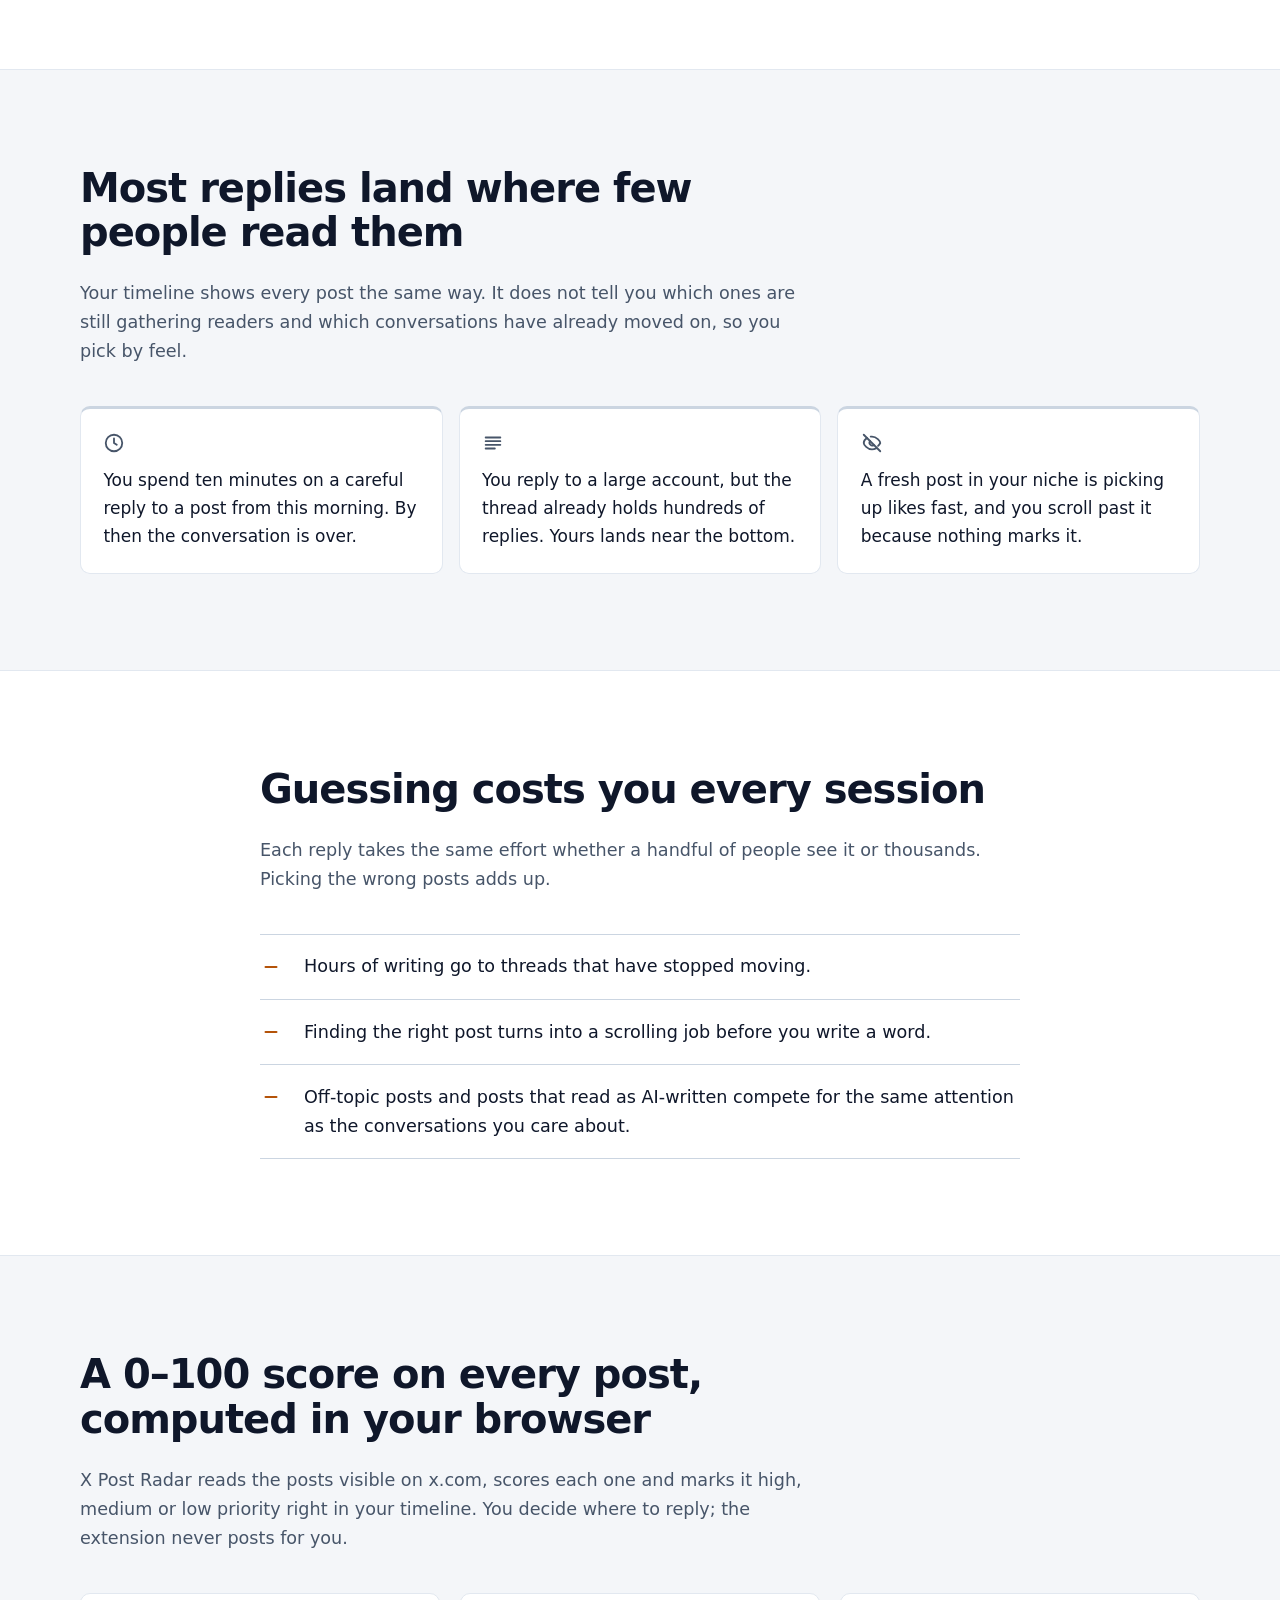
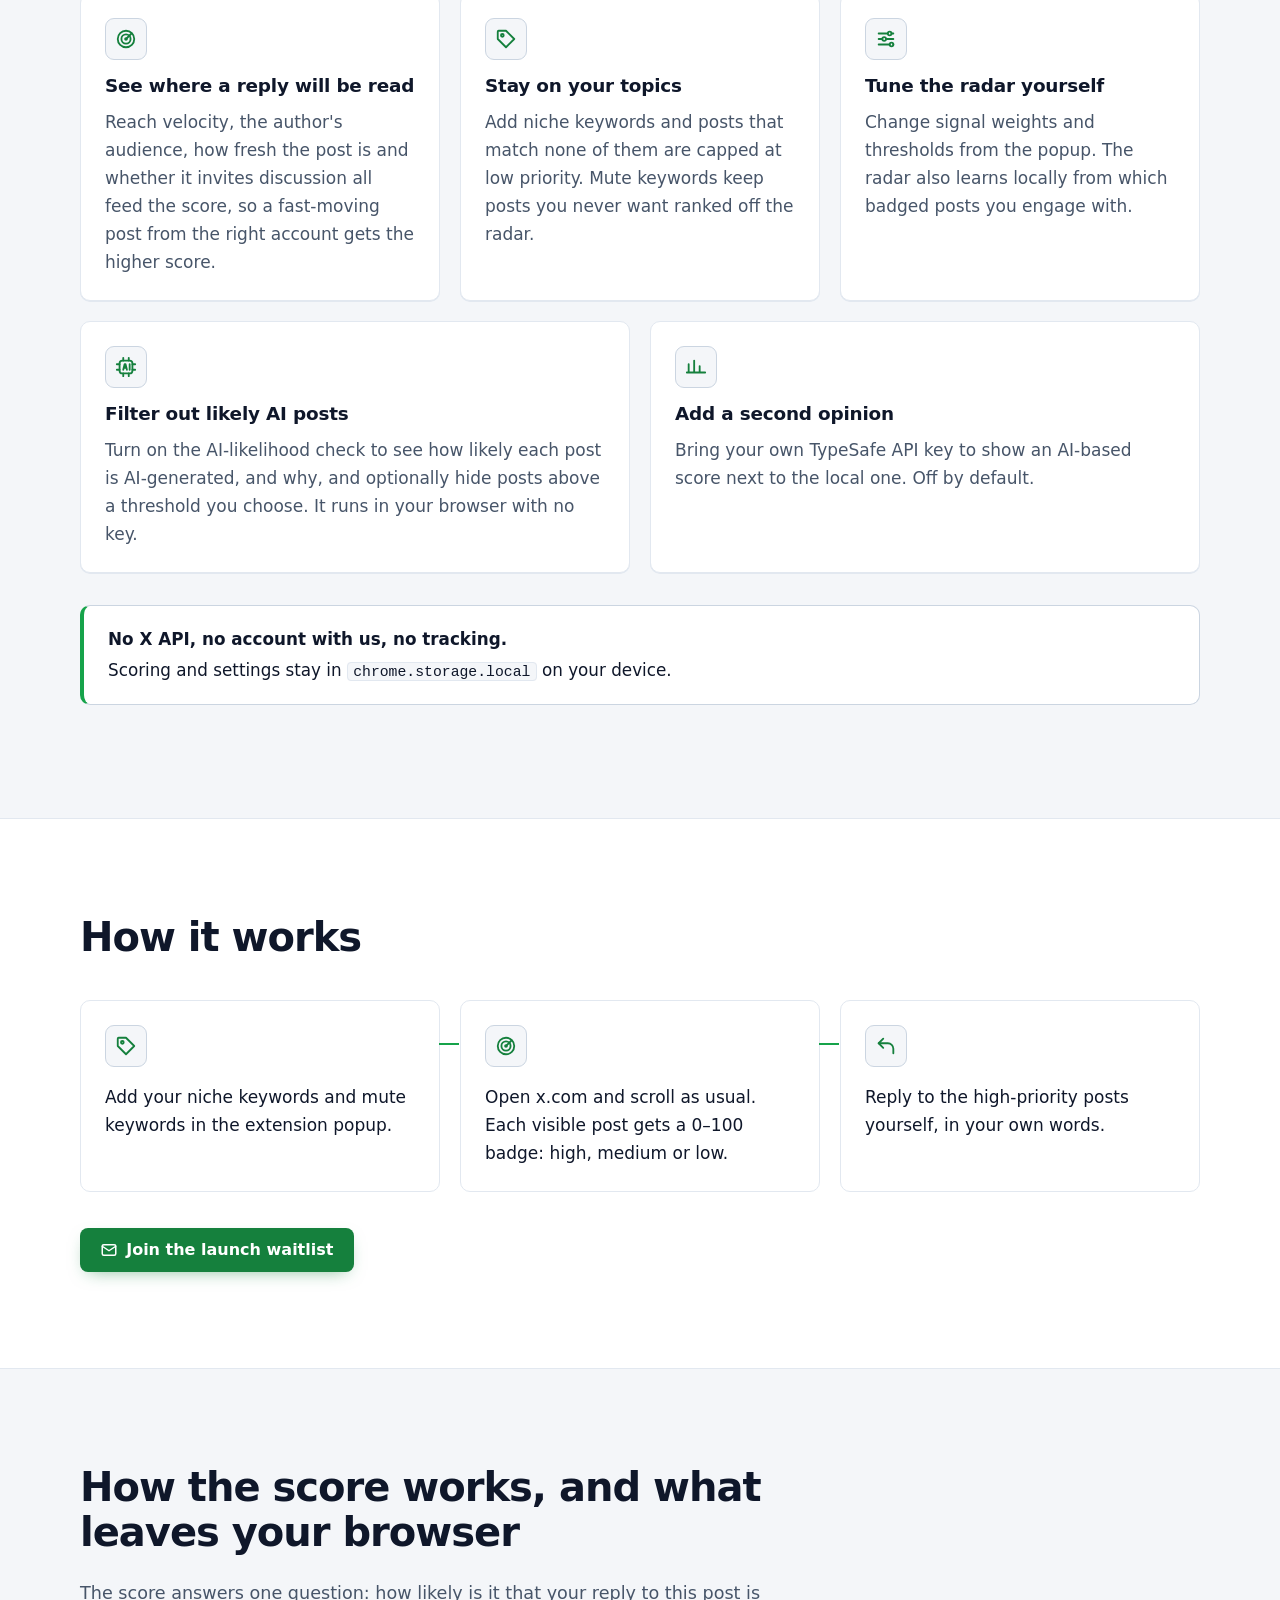
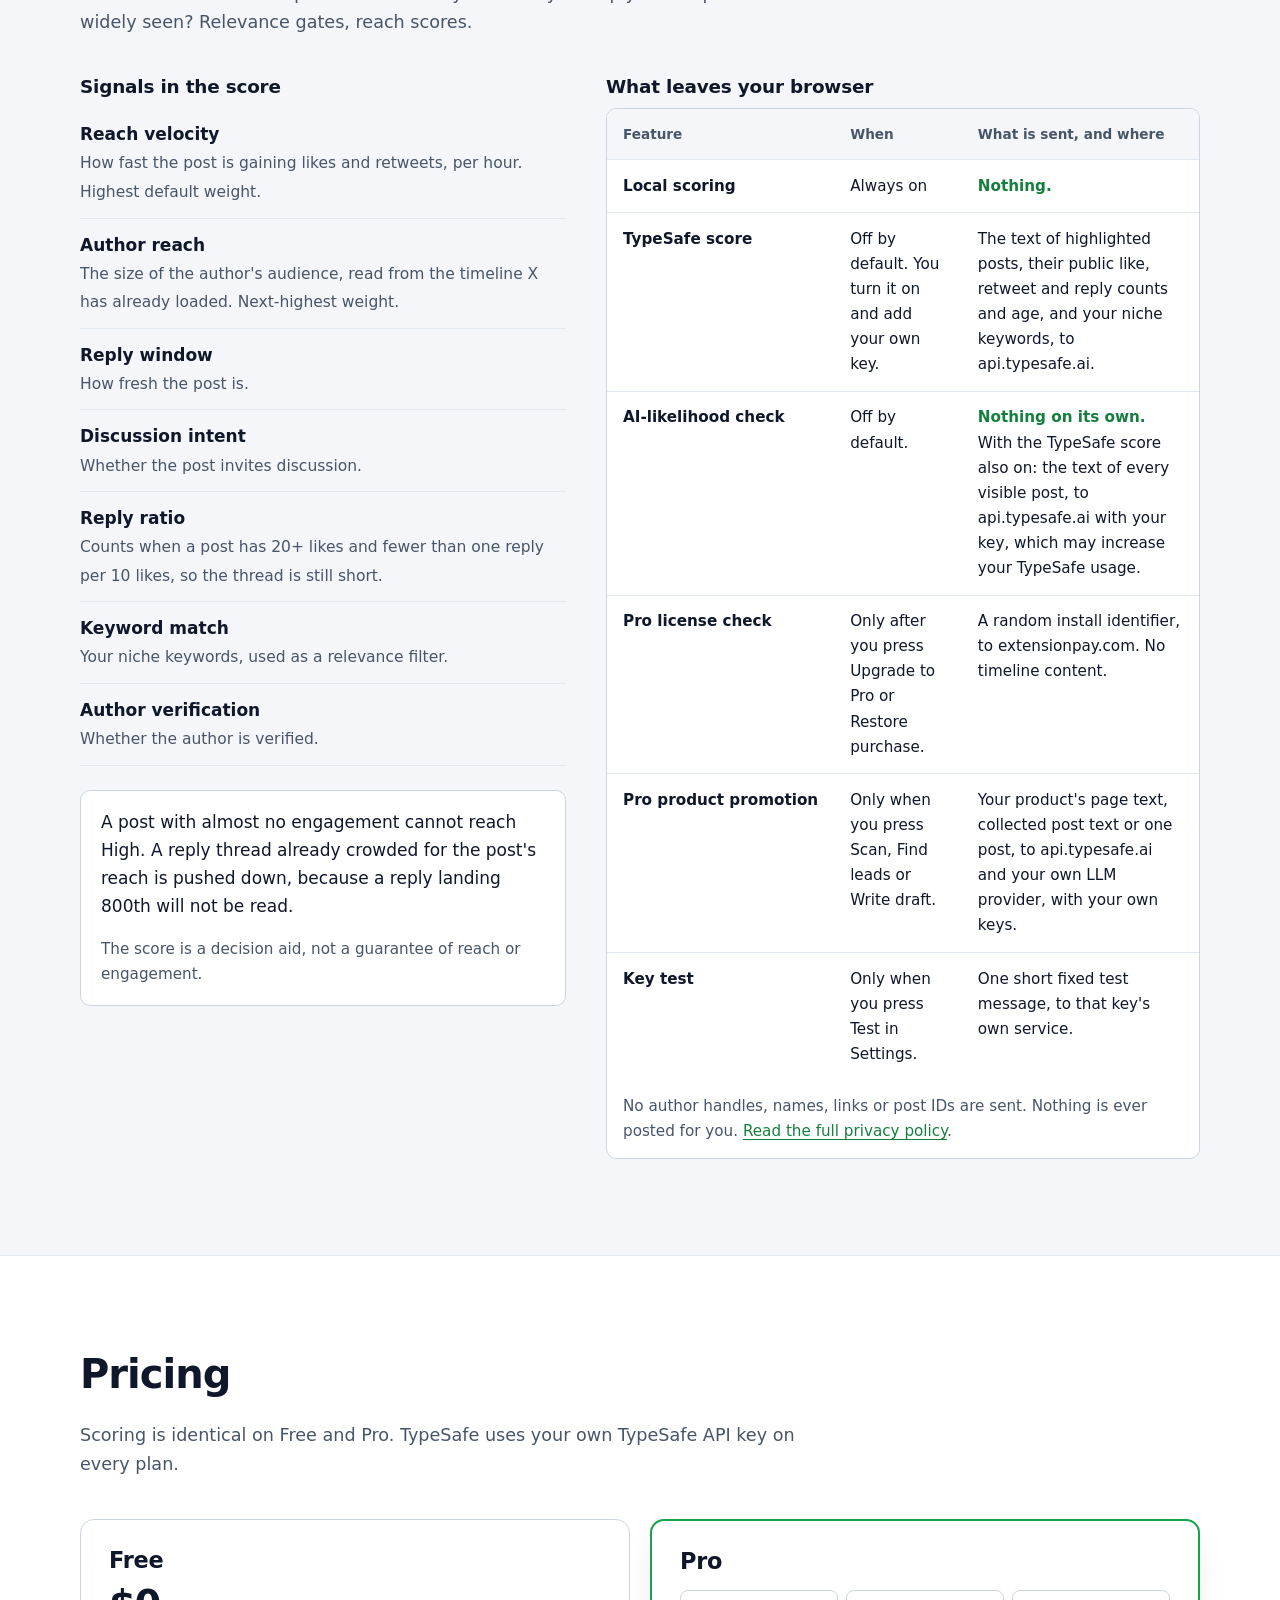
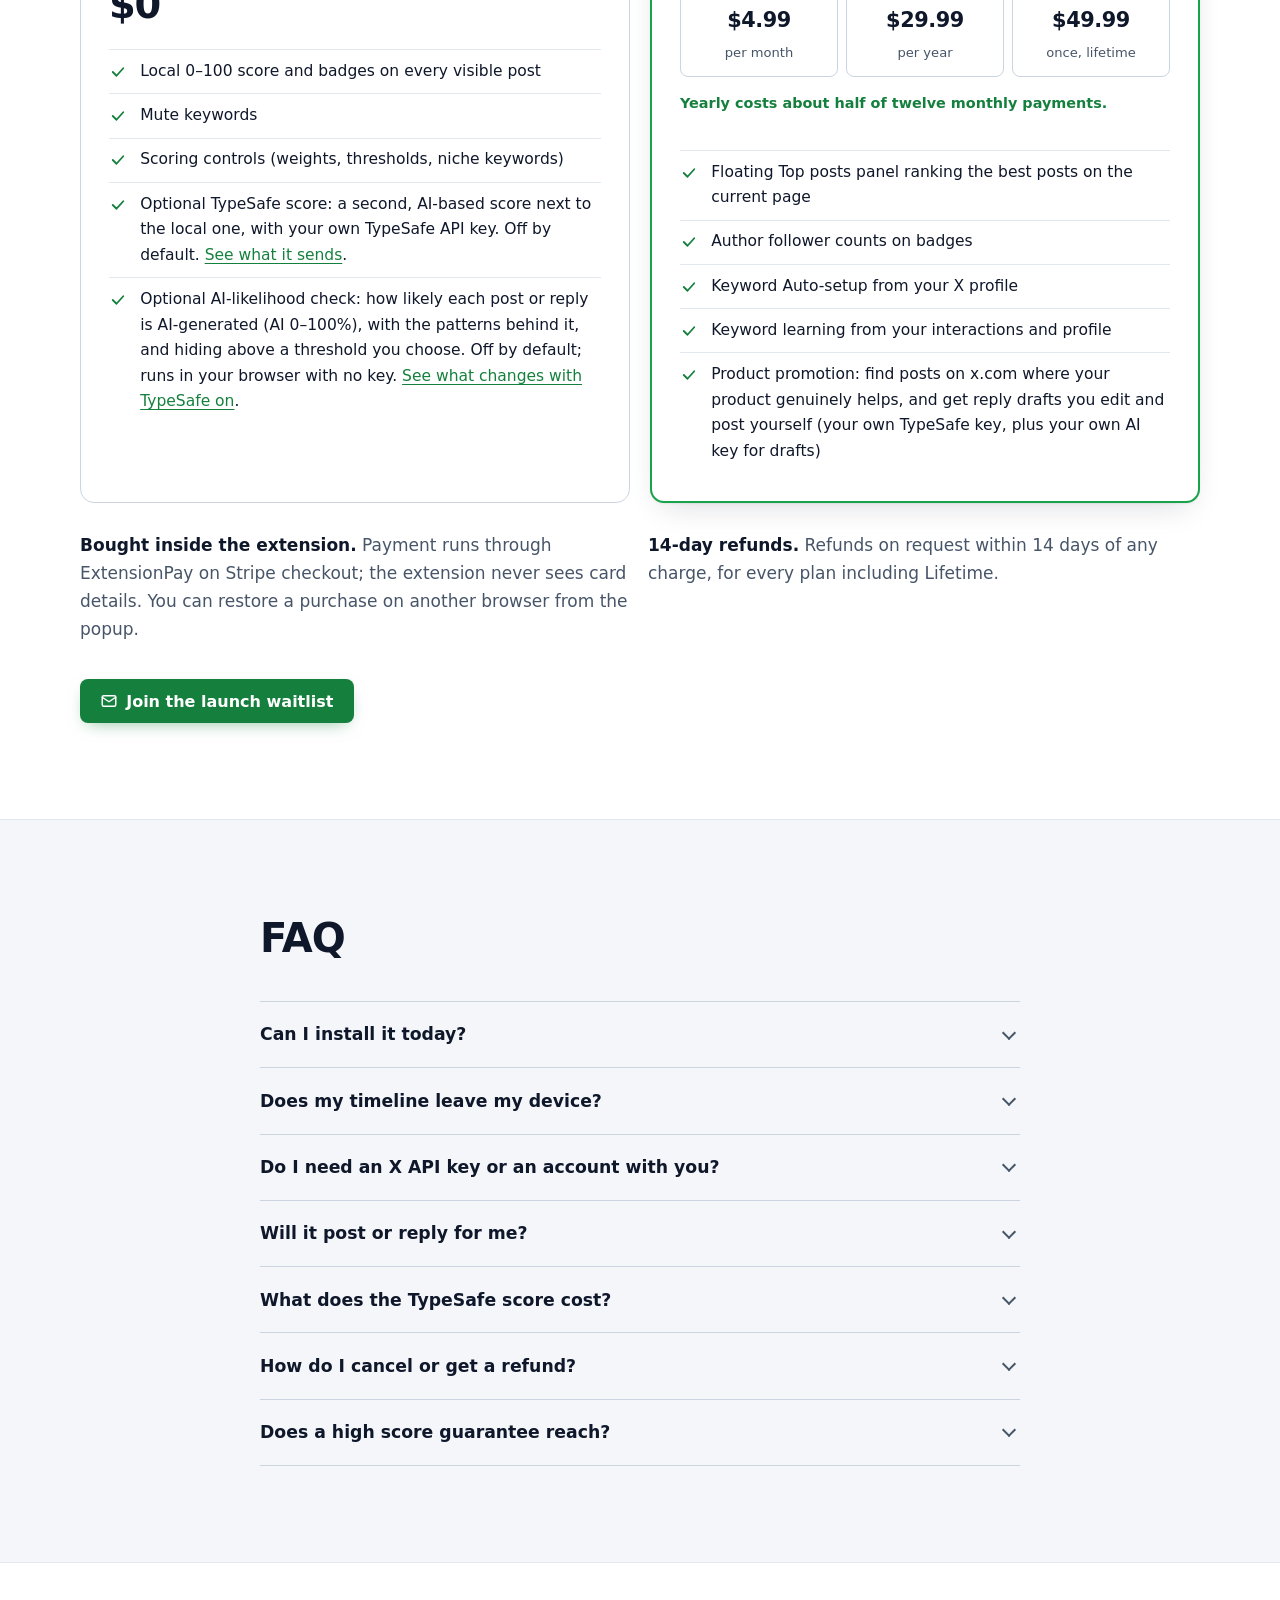
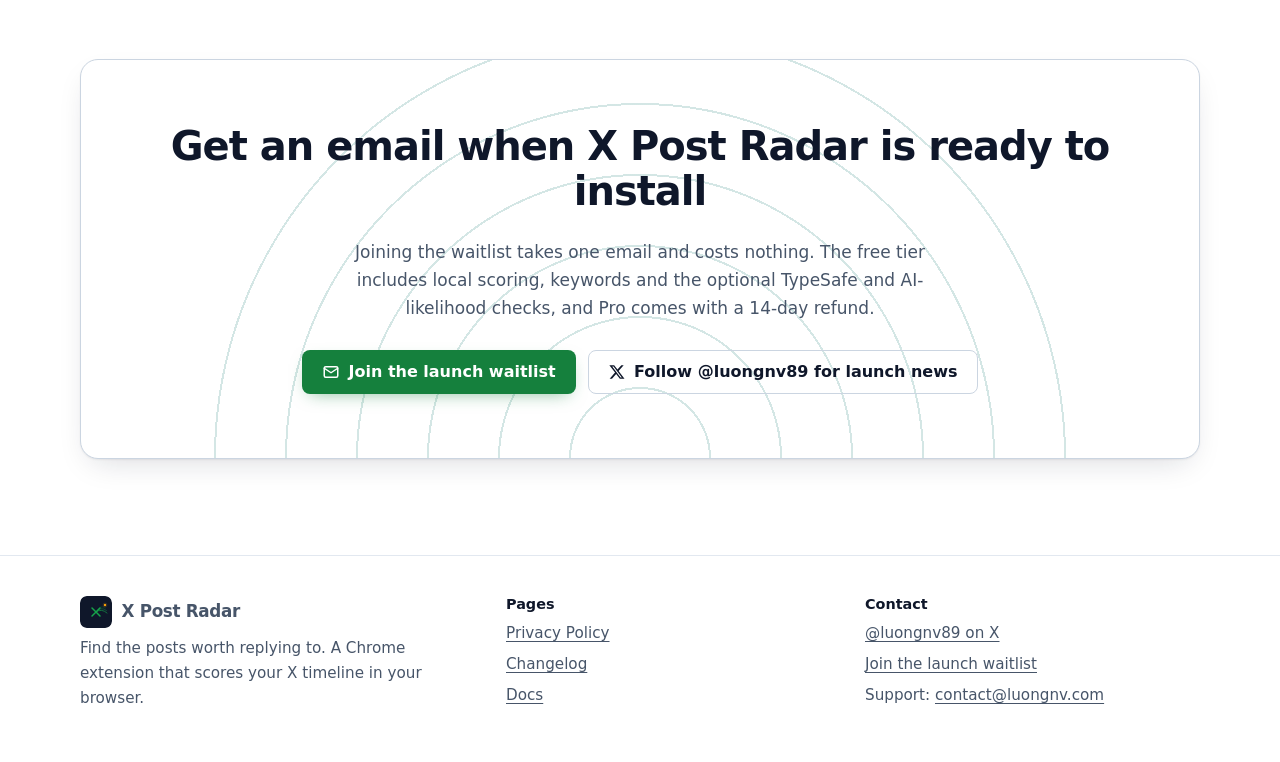
==== commit 6967df81: "feat(copy): tighten landing copy and add X share card - add a 1200x630 social card with og:image and" ====
--- a/index.html
+++ b/index.html
@@ -10,6 +10,14 @@
 <meta property="og:type" content="website">
 <meta property="og:title" content="X Post Radar: spend your attention on the X posts worth replying to">
 <meta property="og:description" content="A Chrome extension that filters the noise on your X timeline and scores each post 0 to 100 for reply opportunity, in your browser, so you spend your attention on the replies that grow your presence. Join the launch waitlist.">
+<meta property="og:url" content="https://x-radar.luongnv.com/">
+<meta property="og:image" content="https://x-radar.luongnv.com/img/social-card.png">
+<meta property="og:image:width" content="1200">
+<meta property="og:image:height" content="630">
+<meta property="og:image:alt" content="X Post Radar: find the posts worth replying to">
+<meta name="twitter:card" content="summary_large_image">
+<meta name="twitter:creator" content="@luongnv89">
+<link rel="canonical" href="https://x-radar.luongnv.com/">
 <link rel="icon" href="img/favicon.svg" type="image/svg+xml">
 <link rel="stylesheet" href="css/style.css">
 </head>
@@ -31,7 +39,7 @@
     <div>
       <p class="status"><span class="blip" aria-hidden="true"></span>Chrome extension. Not on the Chrome Web Store yet.</p>
       <h1 id="hero-title">Attention is all you have. Spend it where it counts.</h1>
-      <p class="lede">X Post Radar scores each post on your X timeline from 0 to 100 for how likely your reply is to be seen, highlights the ones worth your time, and can hide likely AI-written noise. Reply where it counts and grow your presence on X. The scoring runs in your browser, so your timeline stays on your device.</p>
+      <p class="lede">X Post Radar scores each post on your X timeline from 0 to 100 for how likely your reply is to be seen, so you spend your replies where they can grow your presence on X. It can also hide posts that read as AI-written. Scoring runs in your browser; by default, nothing from your timeline leaves your device.</p>
       <div class="btn-row"><a class="btn btn-primary" href="mailto:contact@luongnv.com?subject=X%20Post%20Radar%20waitlist&amp;body=Please%20add%20me%20to%20the%20X%20Post%20Radar%20waitlist."><svg viewBox="0 0 24 24" fill="none" stroke="currentColor" stroke-width="2" stroke-linecap="round" stroke-linejoin="round" aria-hidden="true"><rect x="3" y="5" width="18" height="14" rx="2"/><path d="m3 7 9 6 9-6"/></svg>Join the launch waitlist</a><a class="btn btn-ghost" href="https://x.com/luongnv89" rel="noopener"><svg viewBox="0 0 24 24" fill="currentColor" aria-hidden="true"><path d="M17.8 3h3.1l-6.8 7.7L22 21h-6.2l-4.9-6.4L5.3 21H2.2l7.2-8.3L1.8 3h6.4l4.4 5.8L17.8 3Zm-1.1 16.2h1.7L7.4 4.7H5.6l11.1 14.5Z"/></svg>Follow @luongnv89 for launch news</a></div>
       <p class="hint">The waitlist button opens your email app with a ready-to-send message.</p>
       <ul class="trust" aria-label="Key facts">
@@ -56,10 +64,10 @@
 <section class="section" id="why" aria-labelledby="why-title">
   <div class="wrap">
     <div class="section-head">
-      <h2 id="why-title">Two reasons to use it</h2>
+      <h2 id="why-title">Read less noise. Reply where people are reading.</h2>
     </div>
     <div class="features pair">
-      <article class="card"><div class="icon"><svg viewBox="0 0 24 24" fill="none" stroke="currentColor" stroke-width="2" stroke-linecap="round" stroke-linejoin="round" aria-hidden="true"><path d="M2 12s3.6-7 10-7 10 7 10 7-3.6 7-10 7S2 12 2 12Z"/><circle cx="12" cy="12" r="3"/></svg></div><h3>Attention is all you have</h3><p>Every post on your timeline asks for your attention, and more of the feed is noise, including replies that read as AI-written. X Post Radar marks the posts worth reading and replying to, and can hide likely AI posts, so your time goes to people and conversations that matter to you.</p></article>
+      <article class="card"><div class="icon"><svg viewBox="0 0 24 24" fill="none" stroke="currentColor" stroke-width="2" stroke-linecap="round" stroke-linejoin="round" aria-hidden="true"><path d="M2 12s3.6-7 10-7 10 7 10 7-3.6 7-10 7S2 12 2 12Z"/><circle cx="12" cy="12" r="3"/></svg></div><h3>Spend less attention on noise</h3><p>Every post on your timeline asks for your attention, and more of it is noise, including replies that read as AI-written. X Post Radar marks the posts worth replying to and can hide likely AI posts, so your time goes to the people and conversations you care about.</p></article>
       <article class="card"><div class="icon"><svg viewBox="0 0 24 24" fill="none" stroke="currentColor" stroke-width="2" stroke-linecap="round" stroke-linejoin="round" aria-hidden="true"><path d="M3 17l6-6 4 4 8-8"/><path d="M14 7h7v7"/></svg></div><h3>Grow on X, one good reply at a time</h3><p>A reply on the right post is read by that post's audience, not only by your followers. The radar points you to fresh, fast-moving posts in your niche, where a thoughtful reply has the best chance of being seen and of making people curious about your profile.</p></article>
     </div>
   </div>
@@ -136,7 +144,7 @@
           <li><strong>Author reach</strong><span>The size of the author's audience, read from the timeline X has already loaded. Next-highest weight.</span></li>
           <li><strong>Reply window</strong><span>How fresh the post is.</span></li>
           <li><strong>Discussion intent</strong><span>Whether the post invites discussion.</span></li>
-          <li><strong>Reply ratio</strong></li>
+          <li><strong>Reply ratio</strong><span>Counts when a post has 20+ likes and fewer than one reply per 10 likes, so the thread is still short.</span></li>
           <li><strong>Keyword match</strong><span>Your niche keywords, used as a relevance filter.</span></li>
           <li><strong>Author verification</strong><span>Whether the author is verified.</span></li>
         </ul>
@@ -152,7 +160,7 @@
             <caption class="note table-note">No author handles, names, links or post IDs are sent. Nothing is ever posted for you. <a href="privacy.html">Read the full privacy policy</a>.</caption>
             <thead><tr><th scope="col">Feature</th><th scope="col">When</th><th scope="col">What is sent, and where</th></tr></thead>
             <tbody>
-              <tr><td>Local scoring</td><td>Always on</td><td><span class="nothing">Nothing.</span></td></tr><tr><td>TypeSafe score</td><td>Off by default. You turn it on and add your own key.</td><td>The text of highlighted posts, their public like, retweet and reply counts and age, and your niche keywords, to api.typesafe.ai.</td></tr><tr><td>AI-likelihood check</td><td>Off by default.</td><td><span class="nothing">Nothing on its own.</span> With the TypeSafe score also on: the text of every visible post, to api.typesafe.ai with your key.</td></tr><tr><td>Pro license check</td><td>Only after you press Upgrade to Pro or Restore purchase.</td><td>A random install identifier, to extensionpay.com. No timeline content.</td></tr><tr><td>Pro product promotion</td><td>Only when you press Scan, Find leads or Write draft.</td><td>Your product's page text, collected post text or one post, to api.typesafe.ai and your own LLM provider, with your own keys.</td></tr><tr><td>Key test</td><td>Only when you press Test in Settings.</td><td>One short fixed test message, to that key's own service.</td></tr>
+              <tr><td>Local scoring</td><td>Always on</td><td><span class="nothing">Nothing.</span></td></tr><tr><td>TypeSafe score</td><td>Off by default. You turn it on and add your own key.</td><td>The text of highlighted posts, their public like, retweet and reply counts and age, and your niche keywords, to api.typesafe.ai.</td></tr><tr><td>AI-likelihood check</td><td>Off by default.</td><td><span class="nothing">Nothing on its own.</span> With the TypeSafe score also on: the text of every visible post, to api.typesafe.ai with your key, which may increase your TypeSafe usage.</td></tr><tr><td>Pro license check</td><td>Only after you press Upgrade to Pro or Restore purchase.</td><td>A random install identifier, to extensionpay.com. No timeline content.</td></tr><tr><td>Pro product promotion</td><td>Only when you press Scan, Find leads or Write draft.</td><td>Your product's page text, collected post text or one post, to api.typesafe.ai and your own LLM provider, with your own keys.</td></tr><tr><td>Key test</td><td>Only when you press Test in Settings.</td><td>One short fixed test message, to that key's own service.</td></tr>
             </tbody>
           </table>
         </div>
@@ -171,7 +179,7 @@
       <div class="plan">
         <h3>Free</h3>
         <p class="price">$0</p>
-        <ul><li><svg viewBox="0 0 24 24" fill="none" stroke="currentColor" stroke-width="2.4" stroke-linecap="round" stroke-linejoin="round" aria-hidden="true"><path d="m5 12 5 5 9-10"/></svg><span>Local 0–100 score and badges on every visible post</span></li><li><svg viewBox="0 0 24 24" fill="none" stroke="currentColor" stroke-width="2.4" stroke-linecap="round" stroke-linejoin="round" aria-hidden="true"><path d="m5 12 5 5 9-10"/></svg><span>Mute keywords</span></li><li><svg viewBox="0 0 24 24" fill="none" stroke="currentColor" stroke-width="2.4" stroke-linecap="round" stroke-linejoin="round" aria-hidden="true"><path d="m5 12 5 5 9-10"/></svg><span>Scoring controls (weights, thresholds, niche keywords)</span></li><li><svg viewBox="0 0 24 24" fill="none" stroke="currentColor" stroke-width="2.4" stroke-linecap="round" stroke-linejoin="round" aria-hidden="true"><path d="m5 12 5 5 9-10"/></svg><span>Optional TypeSafe score: bring your own TypeSafe API key to add a second, AI-based score next to the local one. Off by default. When you turn it on, the text of highlighted posts and your niche keywords are sent to api.typesafe.ai using your key.</span></li><li><svg viewBox="0 0 24 24" fill="none" stroke="currentColor" stroke-width="2.4" stroke-linecap="round" stroke-linejoin="round" aria-hidden="true"><path d="m5 12 5 5 9-10"/></svg><span>Optional AI-likelihood check: shows how likely each post or reply is AI-generated (AI 0-100%) from common AI-writing patterns, with the patterns behind it, and can hide posts above a threshold you choose, each with a Show post button. Off by default and runs in your browser: no key, nothing sent. With the TypeSafe score also on, Jev's rating is combined in and the text of every visible post is sent to api.typesafe.ai with your key, which may increase your TypeSafe usage.</span></li></ul>
+        <ul><li><svg viewBox="0 0 24 24" fill="none" stroke="currentColor" stroke-width="2.4" stroke-linecap="round" stroke-linejoin="round" aria-hidden="true"><path d="m5 12 5 5 9-10"/></svg><span>Local 0–100 score and badges on every visible post</span></li><li><svg viewBox="0 0 24 24" fill="none" stroke="currentColor" stroke-width="2.4" stroke-linecap="round" stroke-linejoin="round" aria-hidden="true"><path d="m5 12 5 5 9-10"/></svg><span>Mute keywords</span></li><li><svg viewBox="0 0 24 24" fill="none" stroke="currentColor" stroke-width="2.4" stroke-linecap="round" stroke-linejoin="round" aria-hidden="true"><path d="m5 12 5 5 9-10"/></svg><span>Scoring controls (weights, thresholds, niche keywords)</span></li><li><svg viewBox="0 0 24 24" fill="none" stroke="currentColor" stroke-width="2.4" stroke-linecap="round" stroke-linejoin="round" aria-hidden="true"><path d="m5 12 5 5 9-10"/></svg><span>Optional TypeSafe score: a second, AI-based score next to the local one, with your own TypeSafe API key. Off by default. <a href="#score">See what it sends</a>.</span></li><li><svg viewBox="0 0 24 24" fill="none" stroke="currentColor" stroke-width="2.4" stroke-linecap="round" stroke-linejoin="round" aria-hidden="true"><path d="m5 12 5 5 9-10"/></svg><span>Optional AI-likelihood check: how likely each post or reply is AI-generated (AI 0–100%), with the patterns behind it, and hiding above a threshold you choose. Off by default; runs in your browser with no key. <a href="#score">See what changes with TypeSafe on</a>.</span></li></ul>
       </div>
       <div class="plan pro">
         <h3>Pro</h3>
@@ -181,13 +189,14 @@
           <div class="rate"><b>$49.99</b><span>once, lifetime</span></div>
         </div>
         <p class="callout">Yearly costs about half of twelve monthly payments.</p>
-        <ul><li><svg viewBox="0 0 24 24" fill="none" stroke="currentColor" stroke-width="2.4" stroke-linecap="round" stroke-linejoin="round" aria-hidden="true"><path d="m5 12 5 5 9-10"/></svg><span>Floating Top posts panel ranking the best posts on the current page</span></li><li><svg viewBox="0 0 24 24" fill="none" stroke="currentColor" stroke-width="2.4" stroke-linecap="round" stroke-linejoin="round" aria-hidden="true"><path d="m5 12 5 5 9-10"/></svg><span>Author follower counts on badges</span></li><li><svg viewBox="0 0 24 24" fill="none" stroke="currentColor" stroke-width="2.4" stroke-linecap="round" stroke-linejoin="round" aria-hidden="true"><path d="m5 12 5 5 9-10"/></svg><span>Keyword Auto-setup from your X profile</span></li><li><svg viewBox="0 0 24 24" fill="none" stroke="currentColor" stroke-width="2.4" stroke-linecap="round" stroke-linejoin="round" aria-hidden="true"><path d="m5 12 5 5 9-10"/></svg><span>Keyword learning from your interactions and profile</span></li><li><svg viewBox="0 0 24 24" fill="none" stroke="currentColor" stroke-width="2.4" stroke-linecap="round" stroke-linejoin="round" aria-hidden="true"><path d="m5 12 5 5 9-10"/></svg><span>Product promotion: scan your product's web page, find posts on x.com where it genuinely helps, and get reply drafts you edit and post yourself (uses your own TypeSafe key and, for drafts, your own AI key)</span></li></ul>
+        <ul><li><svg viewBox="0 0 24 24" fill="none" stroke="currentColor" stroke-width="2.4" stroke-linecap="round" stroke-linejoin="round" aria-hidden="true"><path d="m5 12 5 5 9-10"/></svg><span>Floating Top posts panel ranking the best posts on the current page</span></li><li><svg viewBox="0 0 24 24" fill="none" stroke="currentColor" stroke-width="2.4" stroke-linecap="round" stroke-linejoin="round" aria-hidden="true"><path d="m5 12 5 5 9-10"/></svg><span>Author follower counts on badges</span></li><li><svg viewBox="0 0 24 24" fill="none" stroke="currentColor" stroke-width="2.4" stroke-linecap="round" stroke-linejoin="round" aria-hidden="true"><path d="m5 12 5 5 9-10"/></svg><span>Keyword Auto-setup from your X profile</span></li><li><svg viewBox="0 0 24 24" fill="none" stroke="currentColor" stroke-width="2.4" stroke-linecap="round" stroke-linejoin="round" aria-hidden="true"><path d="m5 12 5 5 9-10"/></svg><span>Keyword learning from your interactions and profile</span></li><li><svg viewBox="0 0 24 24" fill="none" stroke="currentColor" stroke-width="2.4" stroke-linecap="round" stroke-linejoin="round" aria-hidden="true"><path d="m5 12 5 5 9-10"/></svg><span>Product promotion: find posts on x.com where your product genuinely helps, and get reply drafts you edit and post yourself (your own TypeSafe key, plus your own AI key for drafts)</span></li></ul>
       </div>
     </div>
     <div class="pricing-notes">
       <p><strong>Bought inside the extension.</strong> Payment runs through ExtensionPay on Stripe checkout; the extension never sees card details. You can restore a purchase on another browser from the popup.</p>
       <p><strong>14-day refunds.</strong> Refunds on request within 14 days of any charge, for every plan including Lifetime.</p>
     </div>
+    <div class="btn-row"><a class="btn btn-primary" href="mailto:contact@luongnv.com?subject=X%20Post%20Radar%20waitlist&amp;body=Please%20add%20me%20to%20the%20X%20Post%20Radar%20waitlist."><svg viewBox="0 0 24 24" fill="none" stroke="currentColor" stroke-width="2" stroke-linecap="round" stroke-linejoin="round" aria-hidden="true"><rect x="3" y="5" width="18" height="14" rx="2"/><path d="m3 7 9 6 9-6"/></svg>Join the launch waitlist</a></div>
   </div>
 </section>
 
--- a/css/style.css
+++ b/css/style.css
@@ -302,6 +302,7 @@
 @media (min-width: 880px) { .pricing-notes { grid-template-columns: 1fr 1fr; } }
 .pricing-notes p { margin: 0; color: var(--muted); }
 .pricing-notes strong { color: var(--ink); }
+.pricing-notes + .btn-row { margin-top: 2.25rem; }
 
 /* ---------- FAQ ---------- */
 .faq { border-top: 1px solid var(--line-strong); }
